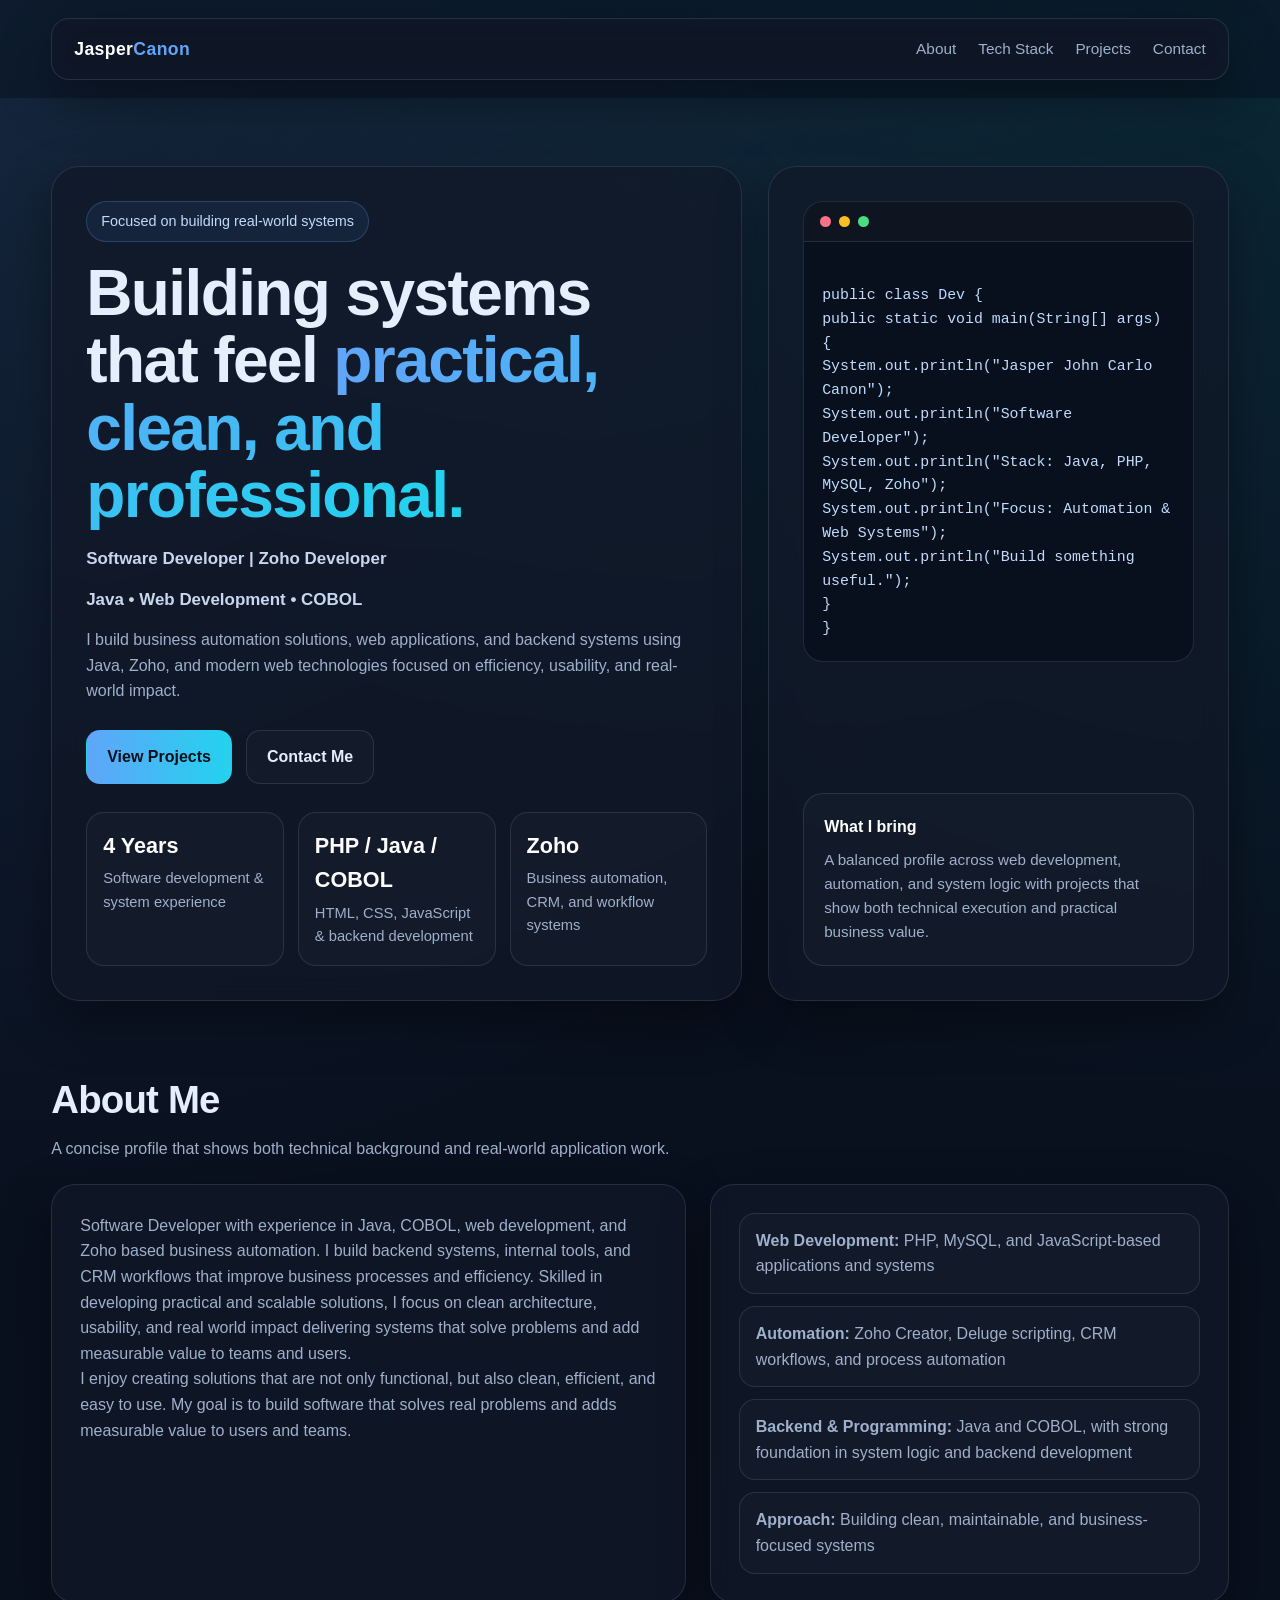
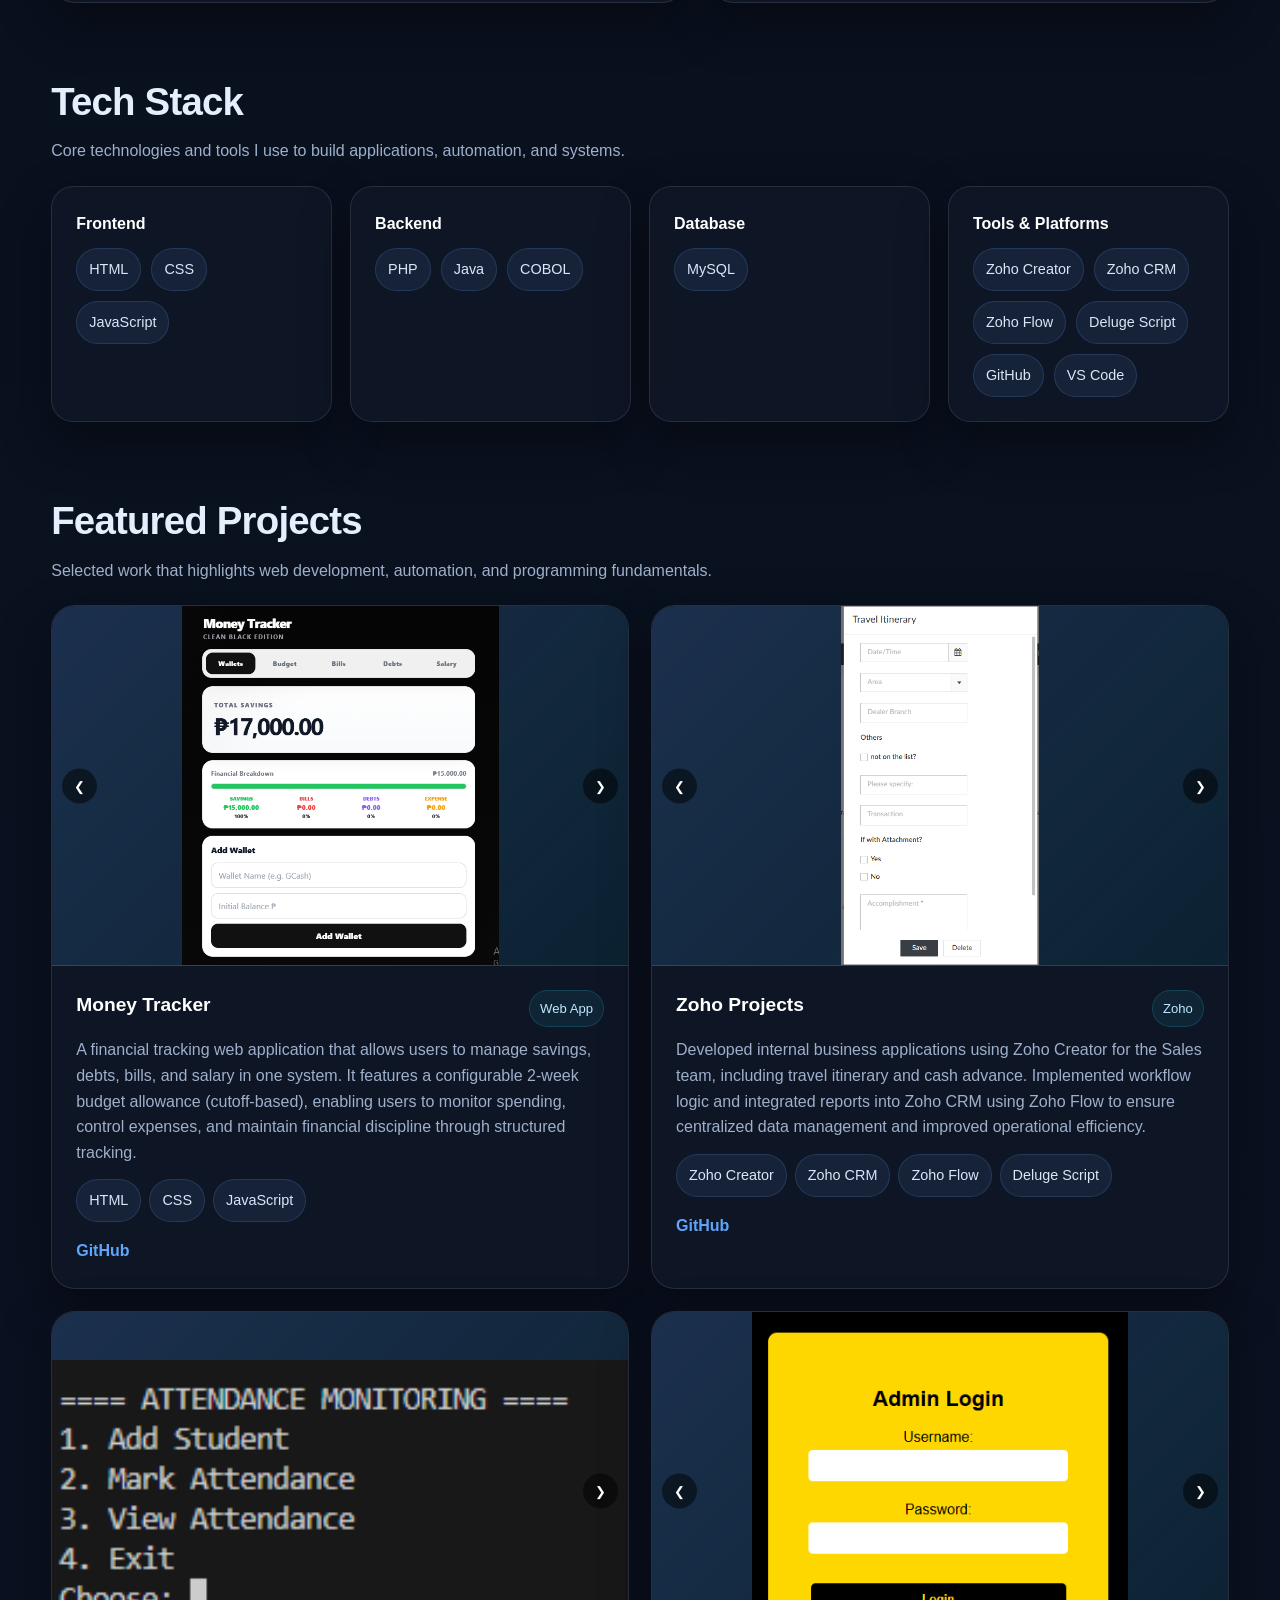
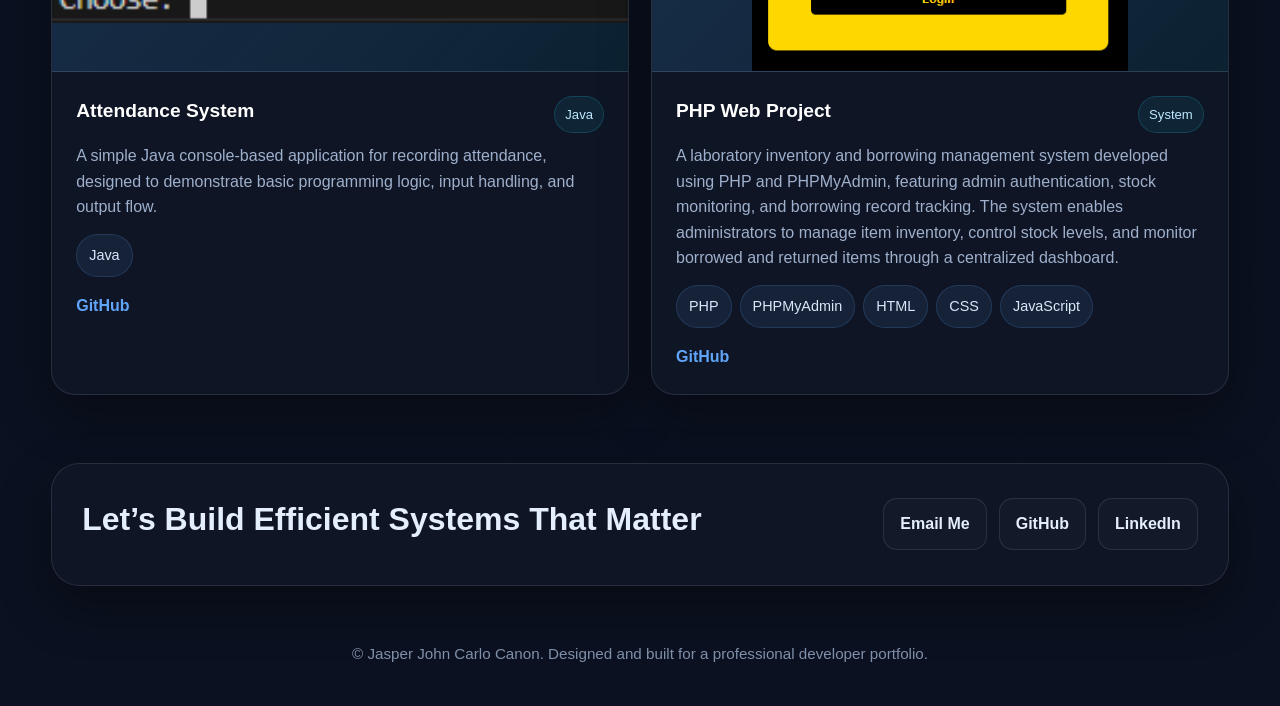
==== index.html @ 4fe3c3e0 "Update index.html" ====
<!DOCTYPE html>
<html lang="en">
<head>
  <meta charset="UTF-8" />
  <meta name="viewport" content="width=device-width, initial-scale=1.0" />
  <title>Jasper Canon | Software Developer</title>
  <style>
    :root {
      --bg: #0b1120;
      --bg-soft: #111827;
      --card: rgba(17, 24, 39, 0.72);
      --line: rgba(148, 163, 184, 0.18);
      --text: #e5eefc;
      --muted: #9fb0cc;
      --accent: #60a5fa;
      --accent-2: #22d3ee;
      --white: #ffffff;
      --shadow: 0 20px 50px rgba(0, 0, 0, 0.35);
      --radius: 22px;
      --max: 1180px;
    }

    * {
      margin: 0;
      padding: 0;
      box-sizing: border-box;
    }

    html {
      scroll-behavior: smooth;
    }

    body {
      font-family: Arial, Helvetica, sans-serif;
      background:
        radial-gradient(circle at top left, rgba(96, 165, 250, 0.15), transparent 30%),
        radial-gradient(circle at top right, rgba(34, 211, 238, 0.12), transparent 28%),
        linear-gradient(180deg, #08101d 0%, #0b1120 100%);
      color: var(--text);
      line-height: 1.6;
    }

    a {
      text-decoration: none;
      color: inherit;
    }

    img {
      max-width: 100%;
      display: block;
    }

    .container {
      width: min(92%, var(--max));
      margin: 0 auto;
    }

    .glass {
      background: var(--card);
      backdrop-filter: blur(14px);
      -webkit-backdrop-filter: blur(14px);
      border: 1px solid var(--line);
      box-shadow: var(--shadow);
    }

    /* NAV */
    .nav-wrap {
      position: sticky;
      top: 0;
      z-index: 1000;
      padding: 18px 0;
      background: rgba(8, 16, 29, 0.45);
      backdrop-filter: blur(10px);
      -webkit-backdrop-filter: blur(10px);
    }

    nav {
      border: 1px solid var(--line);
      border-radius: 18px;
      padding: 16px 22px;
      display: flex;
      align-items: center;
      justify-content: space-between;
    }

    .brand {
      font-size: 1.1rem;
      font-weight: 700;
      letter-spacing: 0.4px;
      color: var(--white);
    }

    .brand span {
      color: var(--accent);
    }

    .nav-links {
      display: flex;
      gap: 22px;
      flex-wrap: wrap;
    }

    .nav-links a {
      color: var(--muted);
      font-size: 0.96rem;
      transition: 0.25s ease;
    }

    .nav-links a:hover {
      color: var(--white);
    }

    /* HERO */
    .hero {
      padding: 68px 0 34px;
    }

    .hero-grid {
      display: grid;
      grid-template-columns: 1.2fr 0.8fr;
      gap: 26px;
      align-items: stretch;
    }

    .hero-main,
    .hero-side {
      border-radius: 28px;
      padding: 34px;
    }

    .eyebrow {
      display: inline-flex;
      align-items: center;
      gap: 10px;
      padding: 8px 14px;
      border-radius: 999px;
      border: 1px solid rgba(96, 165, 250, 0.25);
      background: rgba(96, 165, 250, 0.08);
      color: #bfdbfe;
      font-size: 0.9rem;
      margin-bottom: 18px;
    }

    .hero h1 {
      font-size: clamp(2.2rem, 5vw, 4.5rem);
      line-height: 1.05;
      margin-bottom: 16px;
      letter-spacing: -1.6px;
    }

    .hero h1 .grad {
      background: linear-gradient(90deg, var(--accent), var(--accent-2));
      -webkit-background-clip: text;
      -webkit-text-fill-color: transparent;
      background-clip: text;
    }

    .hero-role {
      font-size: 1.06rem;
      color: #c8d7ef;
      margin-bottom: 14px;
      font-weight: 700;
    }

    .hero-desc {
      color: var(--muted);
      max-width: 720px;
      font-size: 1rem;
      margin-bottom: 26px;
    }

    .hero-actions {
      display: flex;
      gap: 14px;
      flex-wrap: wrap;
      margin-bottom: 28px;
    }

    .btn {
      padding: 13px 20px;
      border-radius: 14px;
      font-weight: 700;
      transition: 0.25s ease;
      border: 1px solid transparent;
      display: inline-flex;
      align-items: center;
      gap: 10px;
    }

    .btn-primary {
      background: linear-gradient(90deg, var(--accent), var(--accent-2));
      color: #07111d;
    }

    .btn-primary:hover {
      transform: translateY(-2px);
      opacity: 0.96;
    }

    .btn-secondary {
      border-color: var(--line);
      color: var(--text);
      background: rgba(255,255,255,0.02);
    }

    .btn-secondary:hover {
      border-color: rgba(96, 165, 250, 0.45);
      color: var(--white);
      transform: translateY(-2px);
    }

    .hero-metrics {
      display: grid;
      grid-template-columns: repeat(3, 1fr);
      gap: 14px;
    }

    .metric {
      padding: 16px;
      border-radius: 18px;
      border: 1px solid var(--line);
      background: rgba(255,255,255,0.02);
    }

    .metric h3 {
      font-size: 1.35rem;
      margin-bottom: 4px;
      color: var(--white);
    }

    .metric p {
      color: var(--muted);
      font-size: 0.92rem;
    }

    .hero-side {
      display: flex;
      flex-direction: column;
      justify-content: space-between;
      gap: 18px;
    }

    .code-box {
      border-radius: 20px;
      border: 1px solid var(--line);
      overflow: hidden;
      background: #09101d;
    }

    .code-top {
      display: flex;
      gap: 8px;
      padding: 14px 16px;
      border-bottom: 1px solid var(--line);
      background: rgba(255,255,255,0.02);
    }

    .dot {
      width: 11px;
      height: 11px;
      border-radius: 50%;
      background: #334155;
    }

    .dot:nth-child(1) { background: #fb7185; }
    .dot:nth-child(2) { background: #fbbf24; }
    .dot:nth-child(3) { background: #4ade80; }

    .code-content {
      padding: 18px 18px 20px;
      font-family: Consolas, monospace;
      font-size: 0.93rem;
      color: #bfdbfe;
      min-height: 230px;
      white-space: pre-line;
    }

    .mini-card {
      border: 1px solid var(--line);
      border-radius: 20px;
      padding: 20px;
      background: rgba(255,255,255,0.02);
    }

    .mini-card h3 {
      margin-bottom: 8px;
      color: var(--white);
      font-size: 1rem;
    }

    .mini-card p {
      color: var(--muted);
      font-size: 0.95rem;
    }

    /* SECTIONS */
    section.section {
      padding: 34px 0;
    }

    .section-head {
      display: flex;
      align-items: end;
      justify-content: space-between;
      gap: 20px;
      margin-bottom: 22px;
    }

    .section-title {
      font-size: clamp(1.6rem, 3vw, 2.4rem);
      letter-spacing: -0.8px;
      margin-bottom: 6px;
    }

    .section-sub {
      color: var(--muted);
      max-width: 700px;
    }

    /* ABOUT */
    .about-grid {
      display: grid;
      grid-template-columns: 1.1fr 0.9fr;
      gap: 24px;
    }

    .about-card,
    .focus-card {
      padding: 28px;
      border-radius: 24px;
    }

    .about-card p,
    .focus-card li {
      color: var(--muted);
    }

    .focus-card ul {
      list-style: none;
      display: grid;
      gap: 12px;
    }

    .focus-card li {
      padding: 14px 16px;
      border-radius: 16px;
      border: 1px solid var(--line);
      background: rgba(255,255,255,0.02);
    }

    /* STACK */
    .stack-grid {
      display: grid;
      grid-template-columns: repeat(4, 1fr);
      gap: 18px;
    }

    .stack-card {
      padding: 24px;
      border-radius: 22px;
    }

    .stack-card h3 {
      margin-bottom: 12px;
      color: var(--white);
      font-size: 1rem;
    }

    .stack-list {
      display: flex;
      flex-wrap: wrap;
      gap: 10px;
    }

    .tag {
      padding: 9px 12px;
      border-radius: 999px;
      font-size: 0.9rem;
      color: #d9e7fb;
      background: rgba(96, 165, 250, 0.09);
      border: 1px solid rgba(96, 165, 250, 0.18);
    }

    /* PROJECTS */
    .projects-grid {
      display: grid;
      grid-template-columns: repeat(2, 1fr);
      gap: 22px;
    }

    .project-card {
      border-radius: 24px;
      overflow: hidden;
      transition: 0.28s ease;
    }

    .project-card:hover {
      transform: translateY(-6px);
    }

    .project-image {
      height: 240px;
      background:
        linear-gradient(135deg, rgba(96, 165, 250, 0.2), rgba(34, 211, 238, 0.08)),
        #0a1322;
      border-bottom: 1px solid var(--line);
      display: flex;
      align-items: center;
      justify-content: center;
      color: #7dd3fc;
      font-size: 1rem;
      letter-spacing: 0.3px;
      font-weight: 700;
    }

    .project-image img {
      width: 100%;
      height: 100%;
      object-fit: cover;
    }

    .project-body {
      padding: 24px;
    }

    .project-top {
      display: flex;
      justify-content: space-between;
      align-items: start;
      gap: 16px;
      margin-bottom: 10px;
    }

    .project-top h3 {
      font-size: 1.2rem;
      color: var(--white);
    }

    .project-type {
      font-size: 0.82rem;
      color: #bfe9ff;
      padding: 7px 10px;
      border-radius: 999px;
      background: rgba(34, 211, 238, 0.08);
      border: 1px solid rgba(34, 211, 238, 0.18);
      white-space: nowrap;
    }

    .project-body p {
      color: var(--muted);
      margin-bottom: 14px;
    }

    .project-tech {
      display: flex;
      flex-wrap: wrap;
      gap: 8px;
      margin-bottom: 16px;
    }

    .project-links {
      display: flex;
      gap: 14px;
      flex-wrap: wrap;
    }

    .project-links a {
      color: var(--accent);
      font-weight: 700;
    }

    .project-links a:hover {
      color: var(--white);
    }

    /* CONTACT */
    .contact-card {
      border-radius: 28px;
      padding: 30px;
      display: grid;
      grid-template-columns: 1fr auto;
      gap: 24px;
      align-items: center;
    }

    .contact-text h2 {
      font-size: 2rem;
      margin-bottom: 10px;
    }

    .contact-text p {
      color: var(--muted);
      max-width: 650px;
    }

    .contact-links {
      display: flex;
      flex-wrap: wrap;
      gap: 12px;
      justify-content: flex-end;
    }

    .contact-pill {
      padding: 12px 16px;
      border: 1px solid var(--line);
      border-radius: 14px;
      color: var(--text);
      background: rgba(255,255,255,0.02);
      font-weight: 700;
    }

    .contact-pill:hover {
      border-color: rgba(96, 165, 250, 0.42);
      color: var(--white);
    }

    footer {
      padding: 22px 0 40px;
      color: #8091ab;
      text-align: center;
      font-size: 0.95rem;
    }

    /* Responsive */
    @media (max-width: 1024px) {
      .hero-grid,
      .about-grid,
      .stack-grid,
      .projects-grid,
      .contact-card {
        grid-template-columns: 1fr;
      }

      .hero-metrics {
        grid-template-columns: 1fr;
      }

      .contact-links {
        justify-content: flex-start;
      }
    }

    @media (max-width: 720px) {
      .nav-links {
        display: none;
      }

      .hero-main,
      .hero-side,
      .about-card,
      .focus-card,
      .stack-card,
      .project-body,
      .contact-card {
        padding: 22px;
      }

      .hero {
        padding-top: 34px;
      }

      .project-top {
        flex-direction: column;
        align-items: flex-start;
      }
    }

    .project-image-slider {
  position: relative;
  width: 100%;
  height: 360px;
  overflow: hidden;
  background:
    linear-gradient(135deg, rgba(96, 165, 250, 0.2), rgba(34, 211, 238, 0.08)),
    #0a1322;
  border-bottom: 1px solid var(--line);
  display: flex;
  align-items: center;
  justify-content: center;
}

.project-image-slider img {
  position: absolute;
  width: 100%;
  height: 100%;
  object-fit: contain;
  display: none;
}

.project-image-slider img.active {
  display: block;
}

.slider-btn {
  position: absolute;
  top: 50%;
  transform: translateY(-50%);
  background: rgba(0,0,0,0.5);
  border: none;
  color: white;
  width: 35px;
  height: 35px;
  border-radius: 50%;
  cursor: pointer;
}

.slider-btn.prev { left: 10px; }
.slider-btn.next { right: 10px; }
  </style>
</head>
<body>

  <div class="nav-wrap">
    <div class="container">
      <nav class="glass">
        <div class="brand">Jasper<span>Canon</span></div>
        <div class="nav-links">
          <a href="#about">About</a>
          <a href="#stack">Tech Stack</a>
          <a href="#projects">Projects</a>
          <a href="#contact">Contact</a>
        </div>
      </nav>
    </div>
  </div>

  <header class="hero">
    <div class="container hero-grid">
      <div class="hero-main glass">
        <div class="eyebrow">Focused on building real-world systems</div>
        <h1>Building systems that feel <span class="grad">practical, clean, and professional.</span></h1>
        <p class="hero-role">Software Developer | Zoho Developer</p>
        <p class="hero-role">Java • Web Development • COBOL</p>
        <p class="hero-desc">
        I build business automation solutions, web applications, and backend systems using Java, Zoho, and modern web technologies focused on efficiency, usability, and real-world impact.
        </p>

        <div class="hero-actions">
          <a href="#projects" class="btn btn-primary">View Projects</a>
          <a href="#contact" class="btn btn-secondary">Contact Me</a>
        </div>

        <div class="hero-metrics">
          <div class="metric">
            <h3>4 Years</h3>
            <p>Software development & system experience</p>
          </div>
          <div class="metric">
            <h3>PHP / Java / COBOL</h3>
            <p>HTML, CSS, JavaScript & backend development</p>
          </div>
          <div class="metric">
            <h3>Zoho</h3>
            <p>Business automation, CRM, and workflow systems</p>
          </div>
        </div>
      </div>

      <div class="hero-side glass">
        <div class="code-box">
          <div class="code-top">
            <span class="dot"></span>
            <span class="dot"></span>
            <span class="dot"></span>
          </div>
          <div class="code-content">
public class Dev {
    public static void main(String[] args) {
        System.out.println("Jasper John Carlo Canon");
        System.out.println("Software Developer");
        System.out.println("Stack: Java, PHP, MySQL, Zoho");
        System.out.println("Focus: Automation & Web Systems");
        System.out.println("Build something useful.");
    }
}
          </div>
        </div>

        <div class="mini-card">
          <h3>What I bring</h3>
          <p>
            A balanced profile across web development, automation, and system logic with projects that show both technical execution and practical business value.
          </p>
        </div>
      </div>
    </div>
  </header>

  <section id="about" class="section">
    <div class="container">
      <div class="section-head">
        <div>
          <h2 class="section-title">About Me</h2>
          <p class="section-sub">A concise profile that shows both technical background and real-world application work.</p>
        </div>
      </div>

      <div class="about-grid">
        <div class="about-card glass">
          <p>
            Software Developer with experience in Java, COBOL, web development, and Zoho based business automation. I build backend systems, internal tools, and CRM workflows that improve business processes and efficiency.
            Skilled in developing practical and scalable solutions, I focus on clean architecture, usability, and real world impact delivering systems that solve problems and add measurable value to teams and users.
          <br>
          <p>
            I enjoy creating solutions that are not only functional, but also clean, efficient, and easy to use. My goal is to build software that solves real problems and adds measurable value to users and teams.
          </p>
        </div>

        <div class="focus-card glass">
          <ul>
            <li><strong>Web Development:</strong> PHP, MySQL, and JavaScript-based applications and systems</li>
            <li><strong>Automation:</strong> Zoho Creator, Deluge scripting, CRM workflows, and process automation</li>
            <li><strong>Backend & Programming:</strong> Java and COBOL, with strong foundation in system logic and backend development</li>
            <li><strong>Approach:</strong> Building clean, maintainable, and business-focused systems</li>
          </ul>
        </div>
      </div>
    </div>
  </section>

  <section id="stack" class="section">
    <div class="container">
      <div class="section-head">
        <div>
          <h2 class="section-title">Tech Stack</h2>
          <p class="section-sub">Core technologies and tools I use to build applications, automation, and systems.</p>
        </div>
      </div>

      <div class="stack-grid">
        <div class="stack-card glass">
          <h3>Frontend</h3>
          <div class="stack-list">
            <span class="tag">HTML</span>
            <span class="tag">CSS</span>
            <span class="tag">JavaScript</span>
          </div>
        </div>

        <div class="stack-card glass">
          <h3>Backend</h3>
          <div class="stack-list">
            <span class="tag">PHP</span>
            <span class="tag">Java</span>
            <span class="tag">COBOL</span>
          </div>
        </div>

        <div class="stack-card glass">
          <h3>Database</h3>
          <div class="stack-list">
            <span class="tag">MySQL</span>
          </div>
        </div>

        <div class="stack-card glass">
          <h3>Tools & Platforms</h3>
          <div class="stack-list">
            <span class="tag">Zoho Creator</span>
            <span class="tag">Zoho CRM</span>
            <span class="tag">Zoho Flow</span>
            <span class="tag">Deluge Script</span>
            <span class="tag">GitHub</span>
            <span class="tag">VS Code</span>
          </div>
        </div>
      </div>
    </div>
  </section>

  <section id="projects" class="section">
    <div class="container">
      <div class="section-head">
        <div>
          <h2 class="section-title">Featured Projects</h2>
          <p class="section-sub">Selected work that highlights web development, automation, and programming fundamentals.</p>
        </div>
      </div>

      <div class="projects-grid">
        <article class="project-card glass">
          <div class="project-image-slider">
  <button class="slider-btn prev" onclick="changeSlide('mt', -1)">❮</button>

  <img src="money-tracker-1.PNG" class="mt active">
  <img src="money-tracker-2.PNG" class="mt">
  <img src="money-tracker-3.PNG" class="mt">
  <img src="money-tracker-4.PNG" class="mt">
  <img src="money-tracker-5.PNG" class="mt">

  <button class="slider-btn next" onclick="changeSlide('mt', 1)">❯</button>
</div>
          <div class="project-body">
            <div class="project-top">
              <h3>Money Tracker</h3>
              <span class="project-type">Web App</span>
            </div>
            <p>
              A financial tracking web application that allows users to manage savings, debts, bills, and salary in one system. It features a configurable 2-week budget allowance (cutoff-based), enabling users to monitor spending, control expenses, and maintain financial discipline through structured tracking.
            </p>
            <div class="project-tech">
              <span class="tag">HTML</span>
              <span class="tag">CSS</span>
              <span class="tag">JavaScript</span>
            </div>
            <div class="project-links">
              <a href="https://jaspercanon11.github.io/Money_Tracker/" target="_blank">GitHub</a>
            </div>
          </div>
        </article>

        <article class="project-card glass">
            <div class="project-image-slider">
  <button class="slider-btn prev" onclick="changeSlide('zoho', -1)">❮</button>

  <img src="zoho-1.PNG" class="zoho active">
  <img src="zoho-2.PNG" class="zoho">
  <img src="zoho-3.PNG" class="zoho">
  <img src="zoho-4.PNG" class="zoho">
  <img src="zoho-5.PNG" class="zoho">
  <img src="zoho-6.PNG" class="zoho">
  <img src="zoho-7.PNG" class="zoho">

  <button class="slider-btn next" onclick="changeSlide('zoho', 1)">❯</button>
</div>
          <div class="project-body">
            <div class="project-top">
              <h3>Zoho Projects</h3>
              <span class="project-type">Zoho</span>
            </div>
            <p>
            Developed internal business applications using Zoho Creator for the Sales team, including travel itinerary and cash advance. Implemented workflow logic and integrated reports into Zoho CRM using Zoho Flow to ensure centralized data management and improved operational efficiency.
            </p>
            <div class="project-tech">
              <span class="tag">Zoho Creator</span>
              <span class="tag">Zoho CRM</span>
              <span class="tag">Zoho Flow</span>
              <span class="tag">Deluge Script</span>
            </div>
            <div class="project-links">
              <a href="https://jaspercanon11.github.io/Zoho-Project/" target="_blank">GitHub</a>
            </div>
          </div>
        </article>

        <article class="project-card glass">
            <div class="project-image-slider">
  <button class="slider-btn prev" onclick="changeSlide('java', -1)">❮</button>

  <img src="java-1.PNG" class="java active">
  <img src="java-2.PNG" class="java">
  <img src="java-3.PNG" class="java">
  <img src="java-4.PNG" class="java">
  <img src="java-5.PNG" class="java">

  <button class="slider-btn next" onclick="changeSlide('java', 1)">❯</button>
</div>
          <div class="project-body">
            <div class="project-top">
              <h3>Attendance System</h3>
              <span class="project-type">Java</span>
            </div>
            <p>
              A simple Java console-based application for recording attendance, designed to demonstrate basic programming logic, input handling, and output flow.
            </p>
            <div class="project-tech">
              <span class="tag">Java</span>
            </div>
            <div class="project-links">
              <a href="https://jaspercanon11.github.io/Java/" target="_blank">GitHub</a>
            </div>
          </div>
        </article>

        <article class="project-card glass">
           <div class="project-image-slider">
  <button class="slider-btn prev" onclick="changeSlide('php', -1)">❮</button>

  <img src="php-1.PNG" class="php active">
  <img src="php-2.PNG" class="php">
  <img src="php-3.PNG" class="php">

  <button class="slider-btn next" onclick="changeSlide('php', 1)">❯</button>
</div>
         
          <div class="project-body">
            <div class="project-top">
              <h3>PHP Web Project</h3>
              <span class="project-type">System</span>
            </div>
            <p>
              A laboratory inventory and borrowing management system developed using PHP and PHPMyAdmin, featuring admin authentication, stock monitoring, and borrowing record tracking. The system enables administrators to manage item inventory, control stock levels, and monitor borrowed and returned items through a centralized dashboard.
            </p>
            <div class="project-tech">
              <span class="tag">PHP</span>
              <span class="tag">PHPMyAdmin</span>
              <span class="tag">HTML</span>
              <span class="tag">CSS</span>
              <span class="tag">JavaScript</span>
            </div>
            <div class="project-links">
              <a href="https://jaspercanon11.github.io/PHP-Borrowing_Item/" target="_blank">GitHub</a>
            </div>
          </div>
        </article>
      </div>
    </div>
  </section>

  <section id="contact" class="section">
    <div class="container">
      <div class="contact-card glass">
        <div class="contact-text">
          <h2>Let’s Build Efficient Systems That Matter</h2>
        </div>

        <div class="contact-links">
          <a class="contact-pill" 
   href="https://mail.google.com/mail/?view=cm&fs=1&to=jaspercanon11@gmail.com&su=Software%20Developer%20Opportunity" 
   target="_blank">
  Email Me
</a>
          <a class="contact-pill" href="https://github.com/JasperCanon11" target="_blank">GitHub</a>
          <a class="contact-pill" href="https://www.linkedin.com/in/jasper-john-carlo-briones-canon-b2625422a/" target="_blank">LinkedIn</a>
        </div>
      </div>
    </div>
  </section>

  <footer>
    © Jasper John Carlo Canon. Designed and built for a professional developer portfolio.
  </footer>

<script>
const sliders = {};

function changeSlide(name, dir) {
  const slides = document.querySelectorAll("." + name);

  if (!sliders[name]) sliders[name] = 0;

  slides[sliders[name]].classList.remove("active");

  sliders[name] += dir;

  if (sliders[name] >= slides.length) sliders[name] = 0;
  if (sliders[name] < 0) sliders[name] = slides.length - 1;

  slides[sliders[name]].classList.add("active");
}
</script>

</body>
</html>
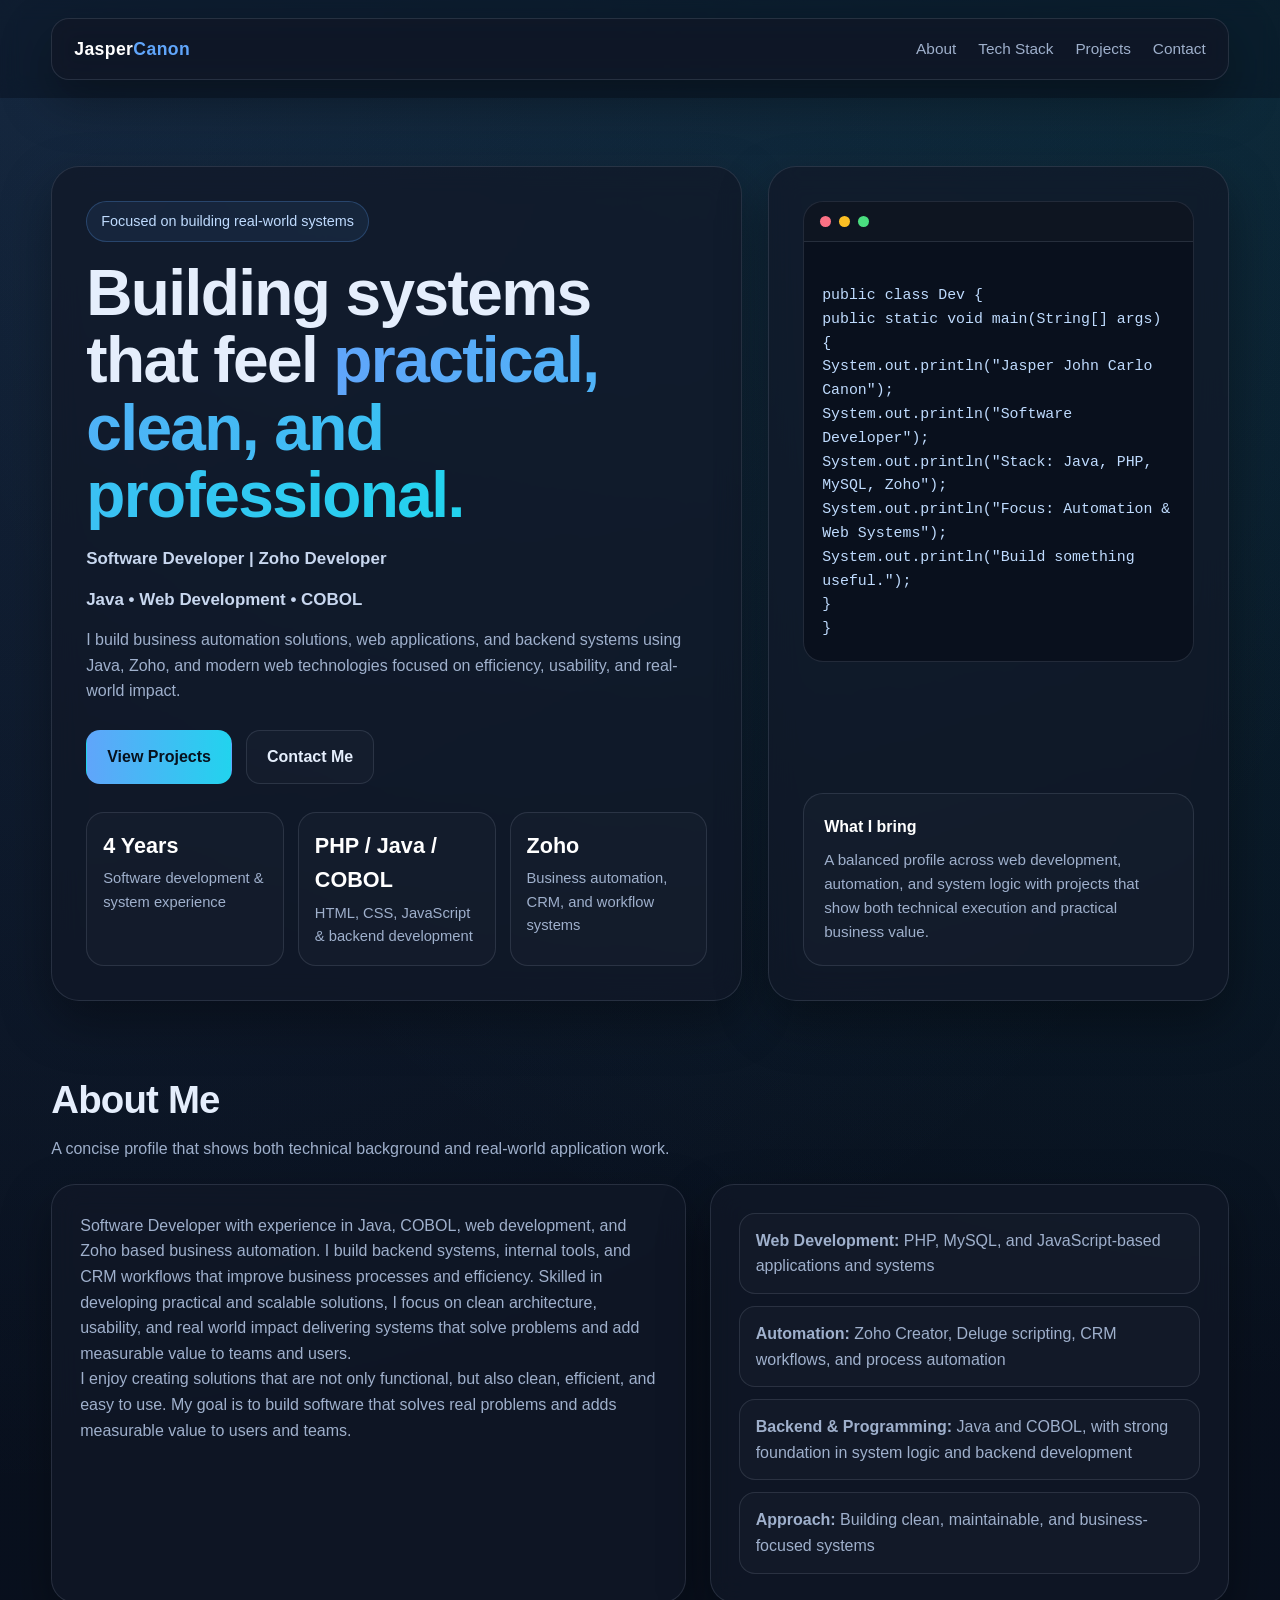
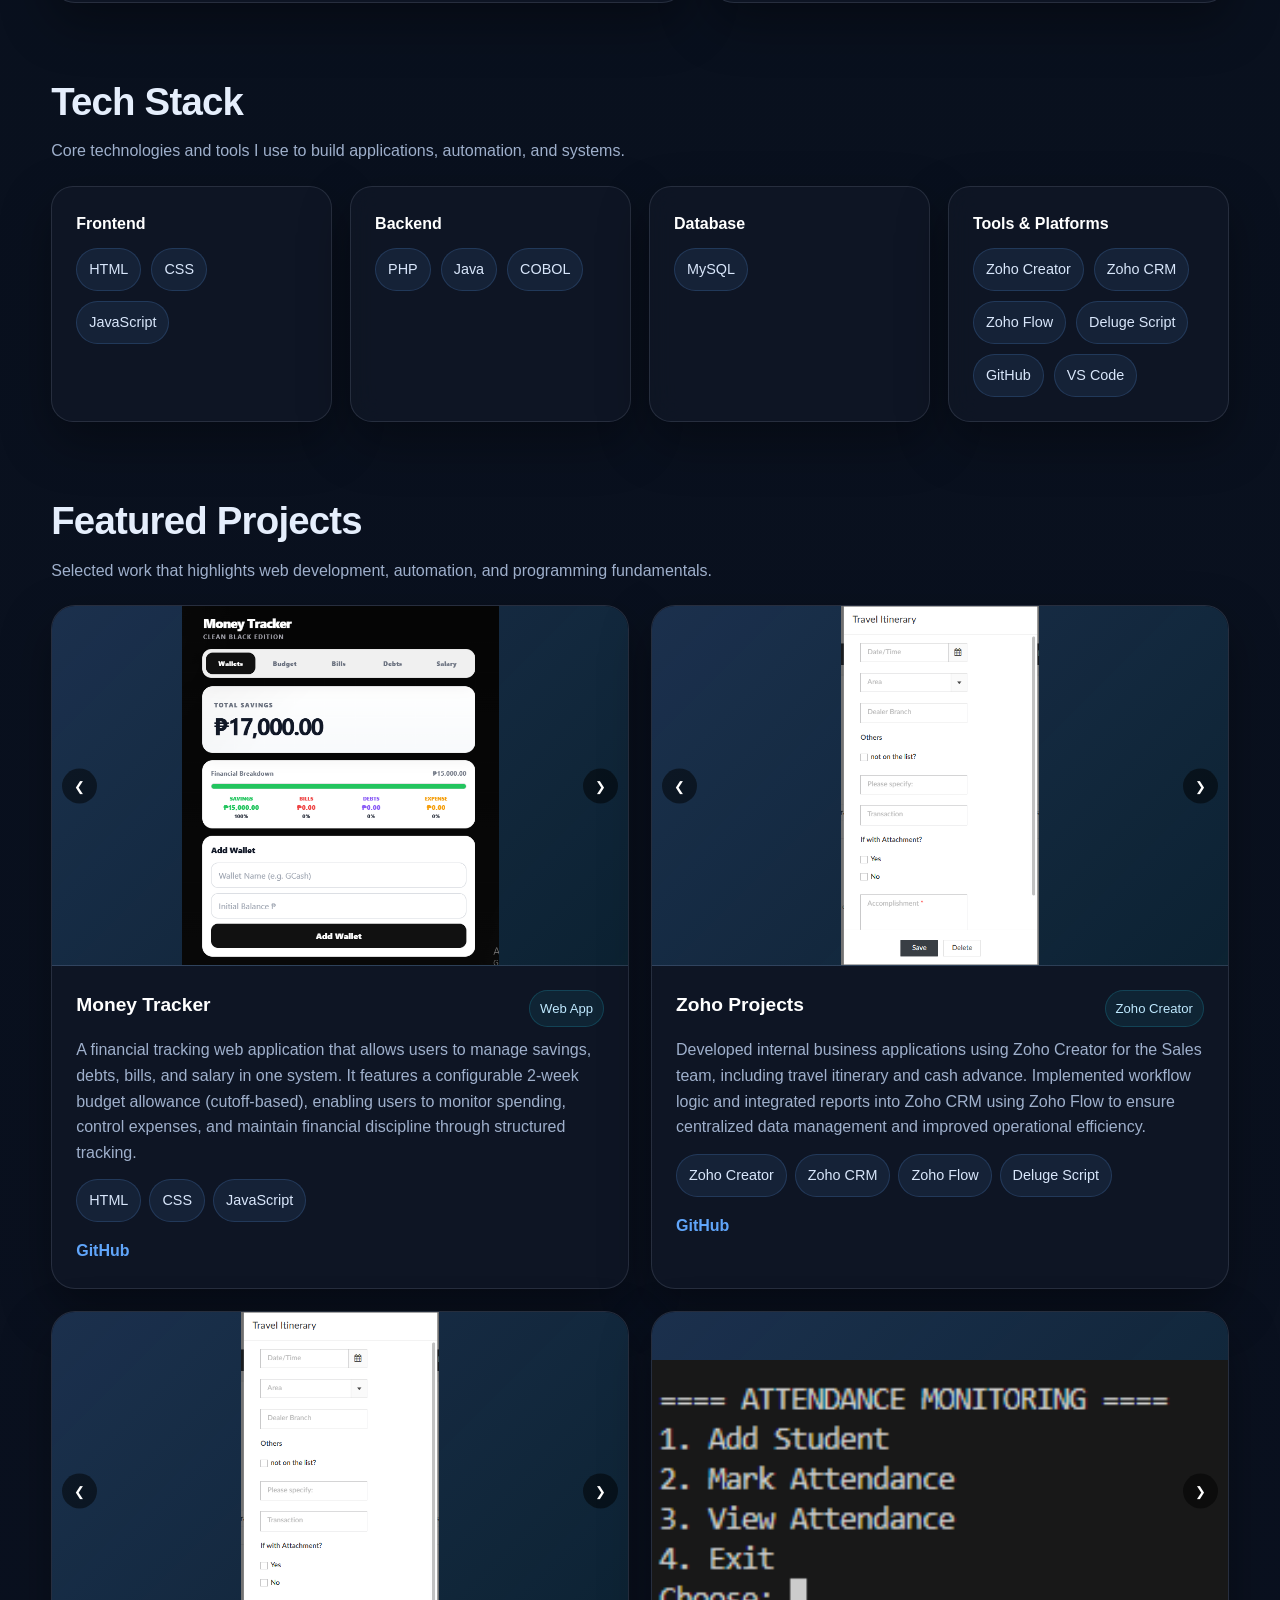
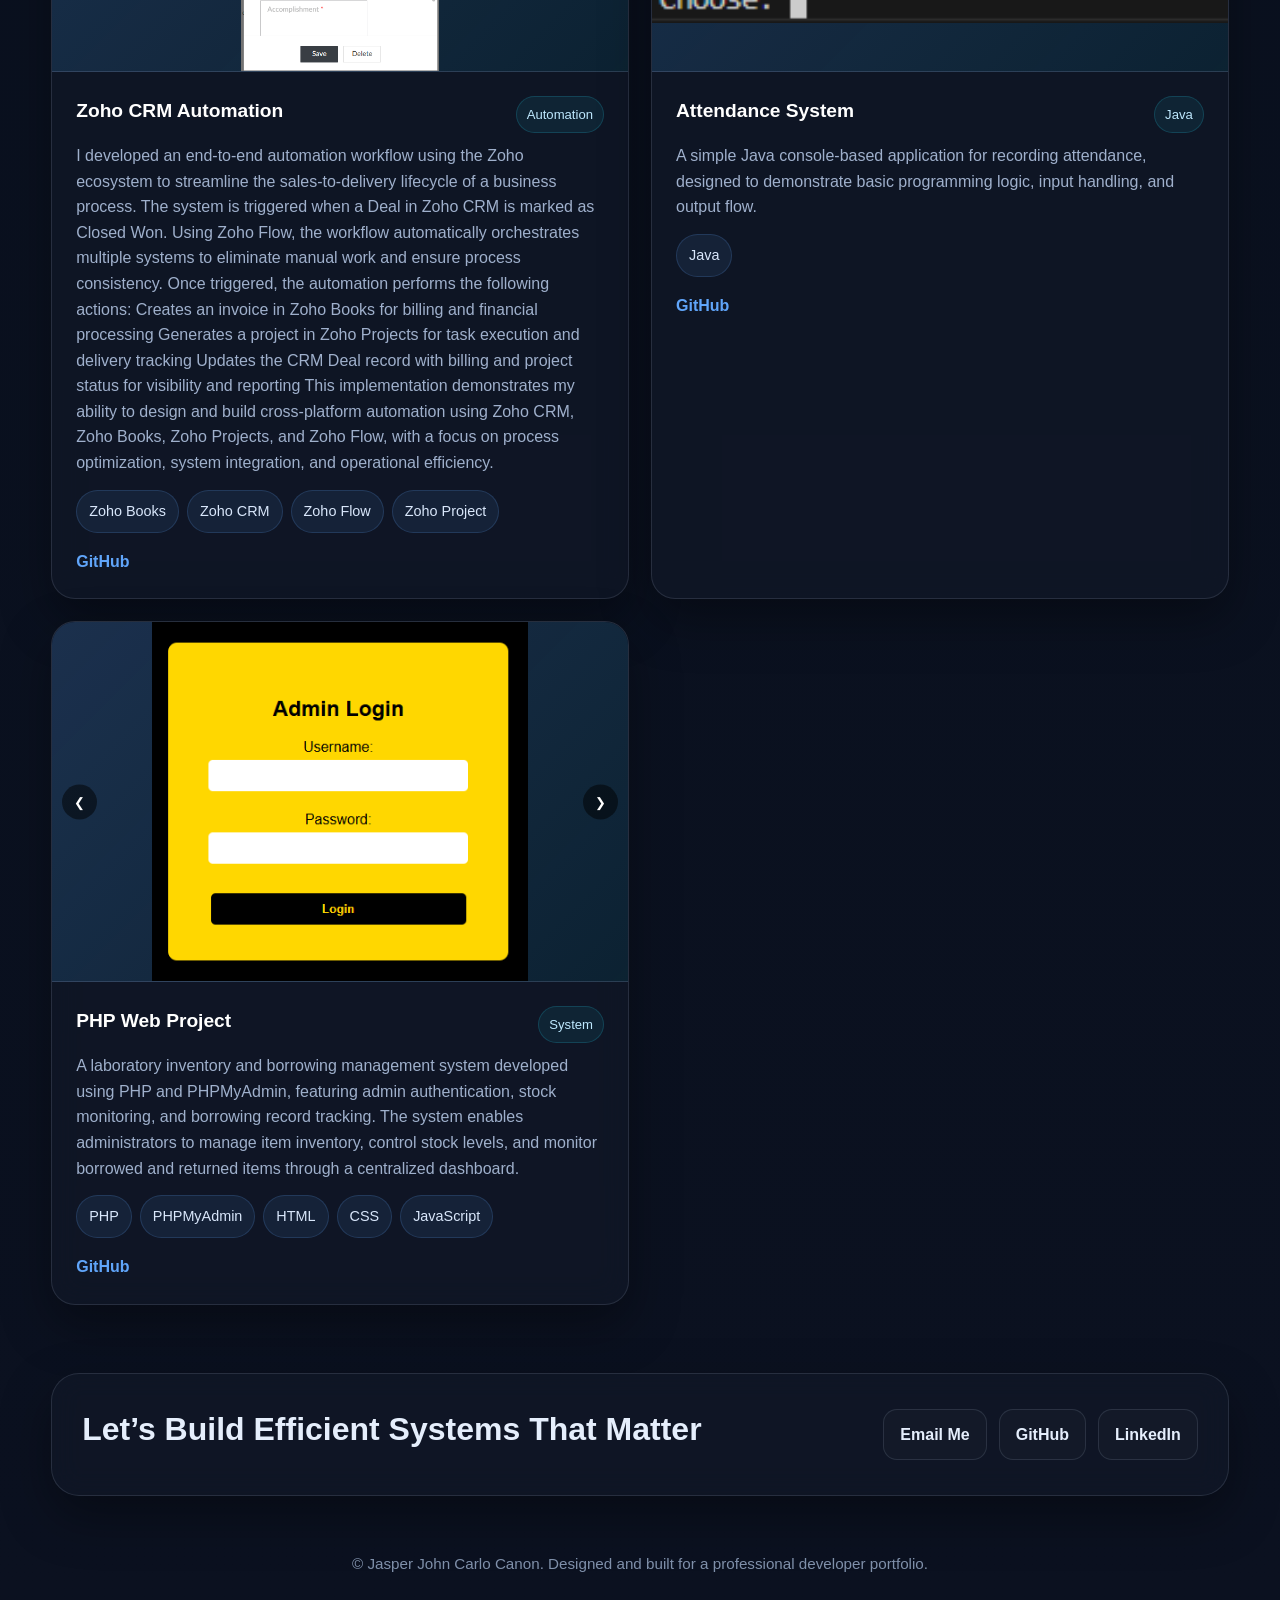
==== commit cd6ae2bb: "Update index.html" ====
--- a/index.html
+++ b/index.html
@@ -826,7 +826,7 @@
           <div class="project-body">
             <div class="project-top">
               <h3>Zoho Projects</h3>
-              <span class="project-type">Zoho</span>
+              <span class="project-type">Zoho Creator</span>
             </div>
             <p>
             Developed internal business applications using Zoho Creator for the Sales team, including travel itinerary and cash advance. Implemented workflow logic and integrated reports into Zoho CRM using Zoho Flow to ensure centralized data management and improved operational efficiency.
@@ -836,6 +836,50 @@
               <span class="tag">Zoho CRM</span>
               <span class="tag">Zoho Flow</span>
               <span class="tag">Deluge Script</span>
+            </div>
+            <div class="project-links">
+              <a href="https://jaspercanon11.github.io/Zoho-Project/" target="_blank">GitHub</a>
+            </div>
+          </div>
+        </article>
+
+         <article class="project-card glass">
+            <div class="project-image-slider">
+  <button class="slider-btn prev" onclick="changeSlide('crm', -1)">❮</button>
+
+  <img src="zoho-1.PNG" class="zoho active">
+  <img src="zoho-2.PNG" class="zoho">
+  <img src="zoho-3.PNG" class="zoho">
+  <img src="zoho-4.PNG" class="zoho">
+  <img src="zoho-5.PNG" class="zoho">
+  <img src="zoho-6.PNG" class="zoho">
+  <img src="zoho-7.PNG" class="zoho">
+
+  <button class="slider-btn next" onclick="changeSlide('crm', 1)">❯</button>
+</div>
+          <div class="project-body">
+            <div class="project-top">
+              <h3>Zoho CRM Automation</h3>
+              <span class="project-type">Automation</span>
+            </div>
+            <p>
+            I developed an end-to-end automation workflow using the Zoho ecosystem to streamline the sales-to-delivery lifecycle of a business process.
+
+The system is triggered when a Deal in Zoho CRM is marked as Closed Won. Using Zoho Flow, the workflow automatically orchestrates multiple systems to eliminate manual work and ensure process consistency.
+
+Once triggered, the automation performs the following actions:
+
+Creates an invoice in Zoho Books for billing and financial processing
+Generates a project in Zoho Projects for task execution and delivery tracking
+Updates the CRM Deal record with billing and project status for visibility and reporting
+
+This implementation demonstrates my ability to design and build cross-platform automation using Zoho CRM, Zoho Books, Zoho Projects, and Zoho Flow, with a focus on process optimization, system integration, and operational efficiency.
+            </p>
+            <div class="project-tech">
+              <span class="tag">Zoho Books</span>
+              <span class="tag">Zoho CRM</span>
+              <span class="tag">Zoho Flow</span>
+              <span class="tag">Zoho Project</span>
             </div>
             <div class="project-links">
               <a href="https://jaspercanon11.github.io/Zoho-Project/" target="_blank">GitHub</a>
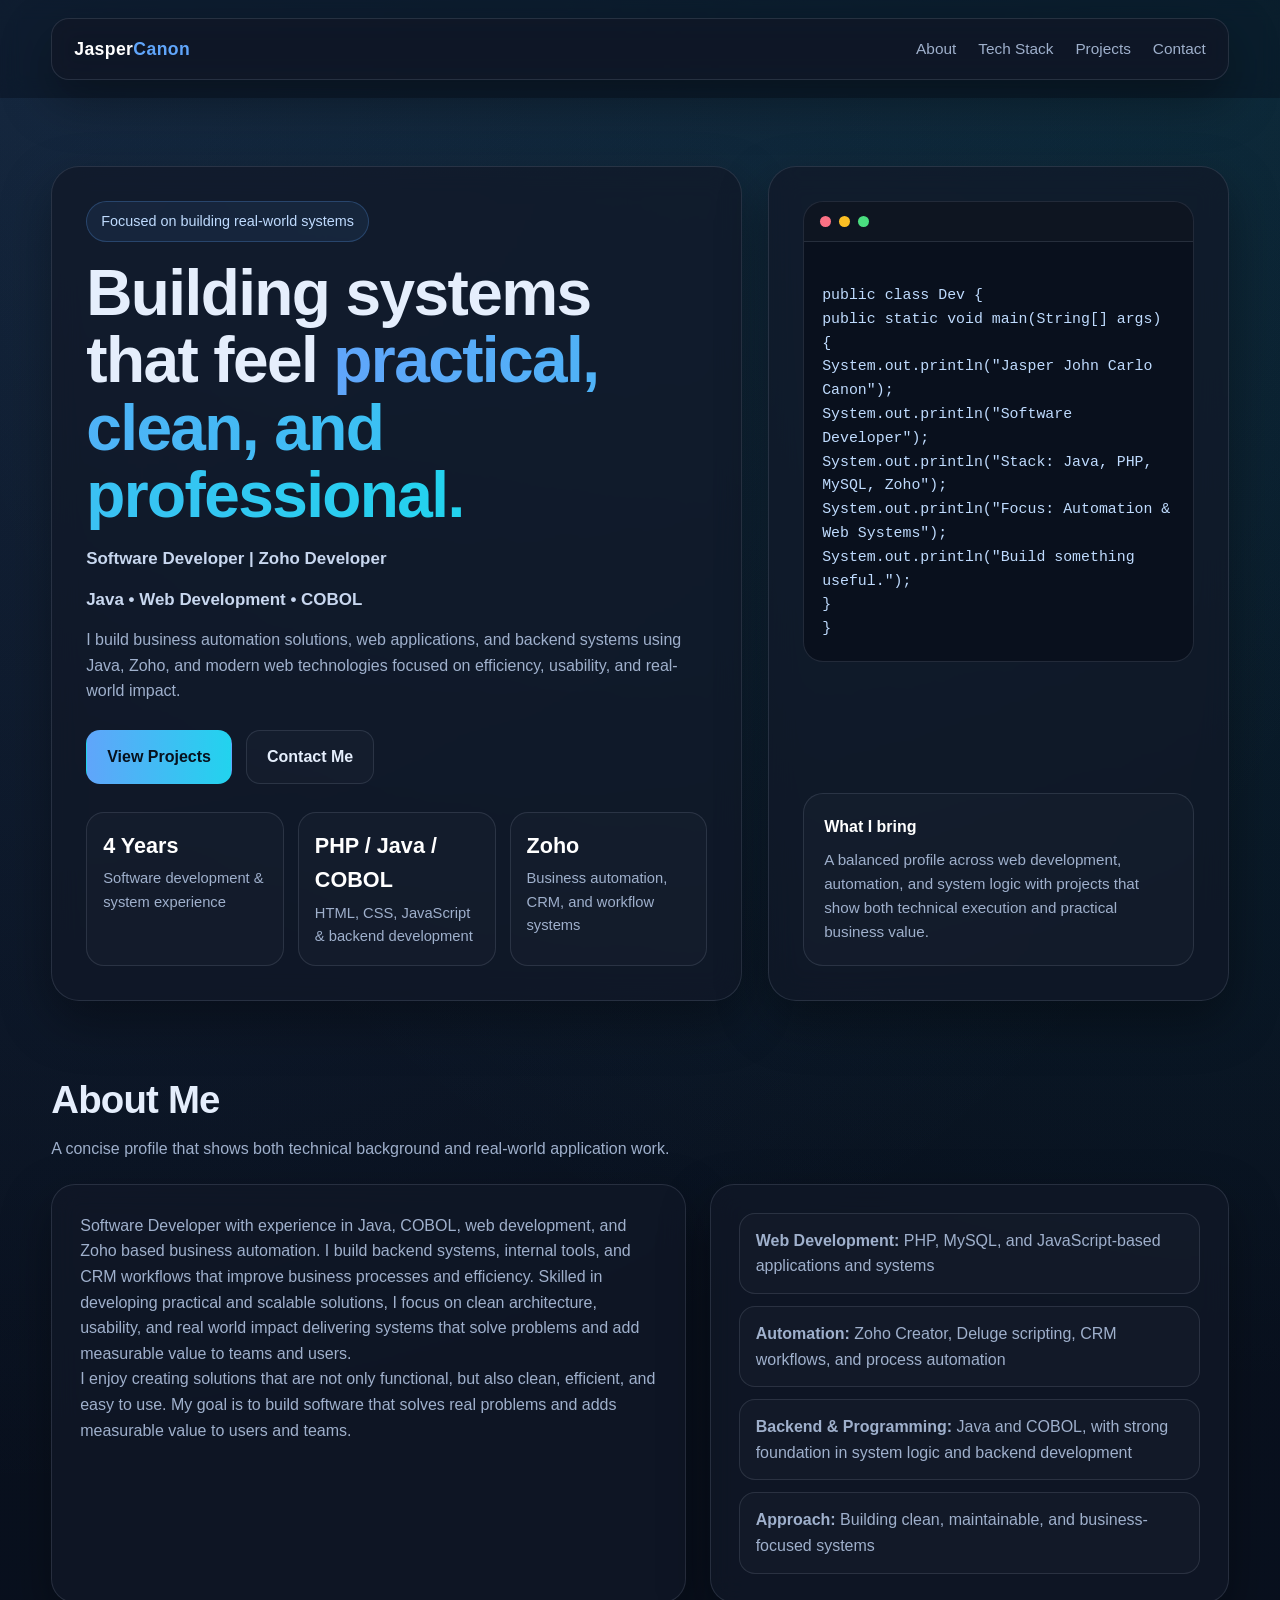
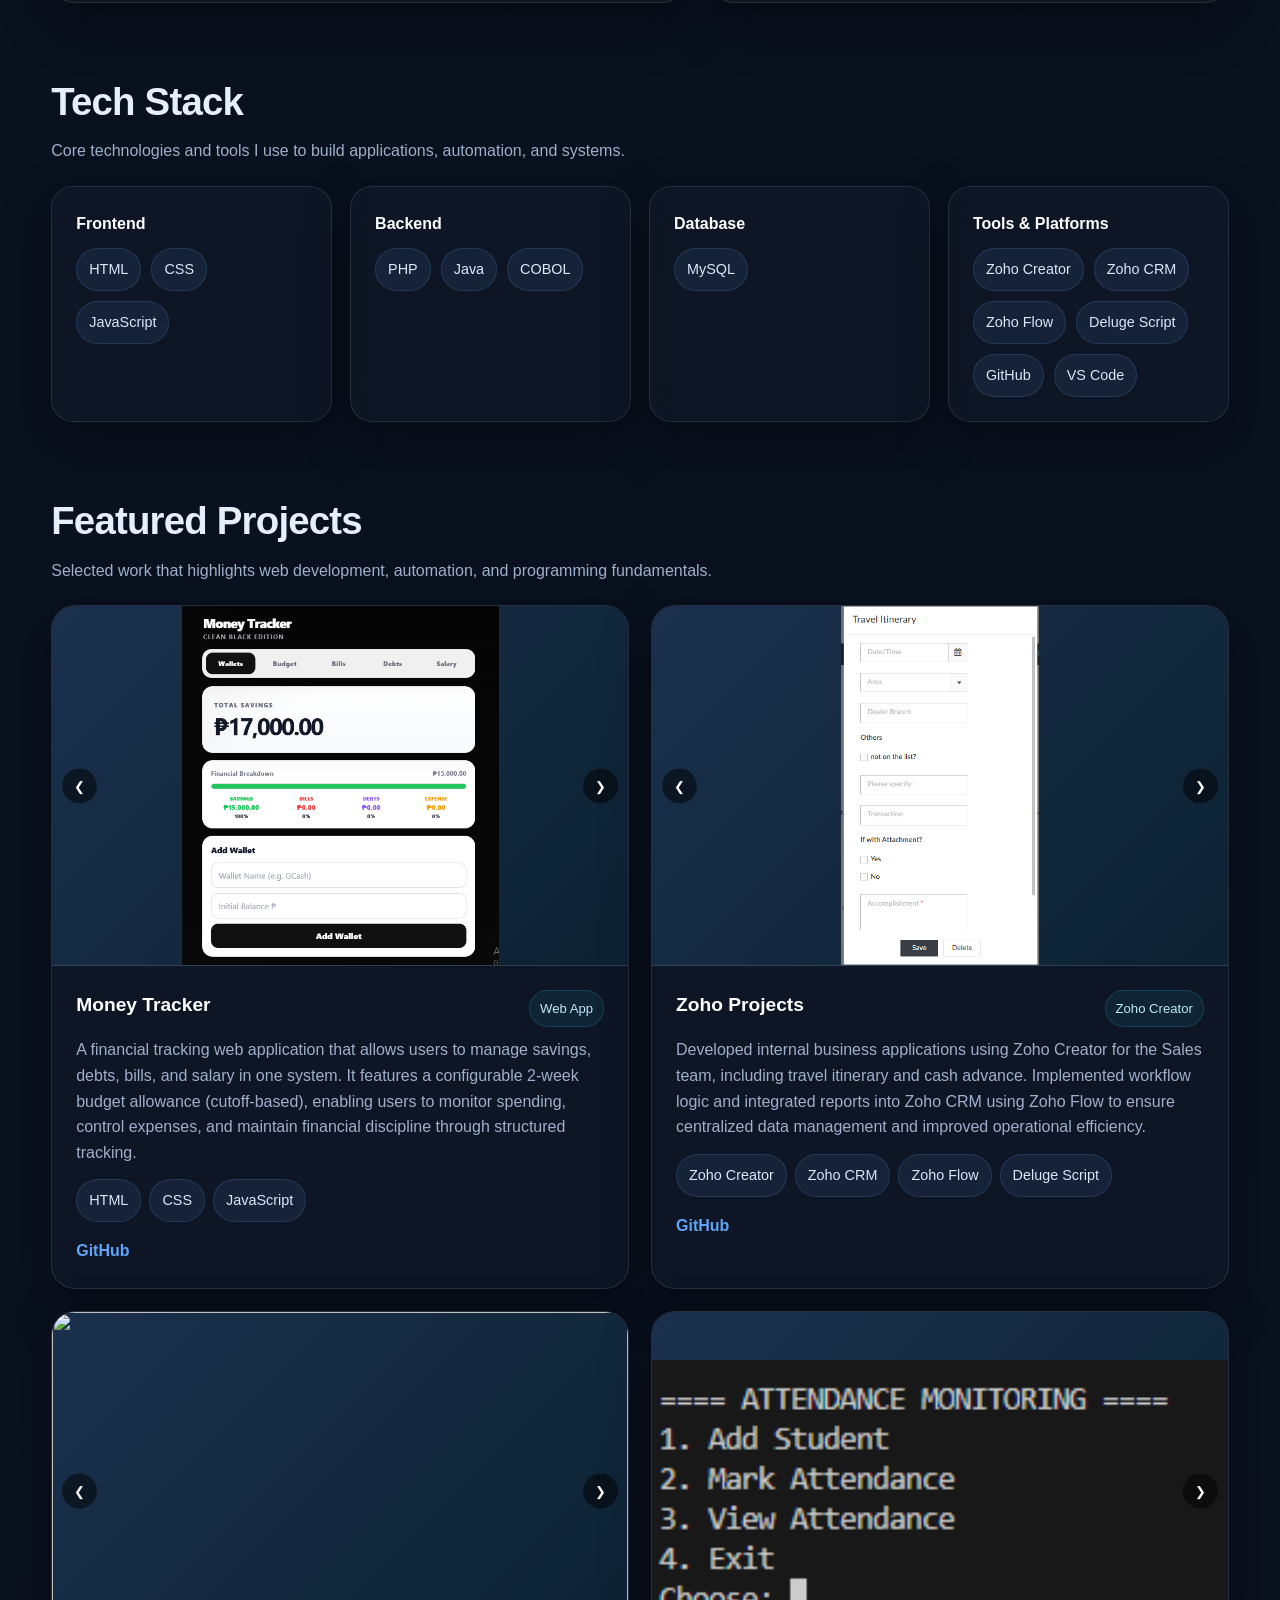
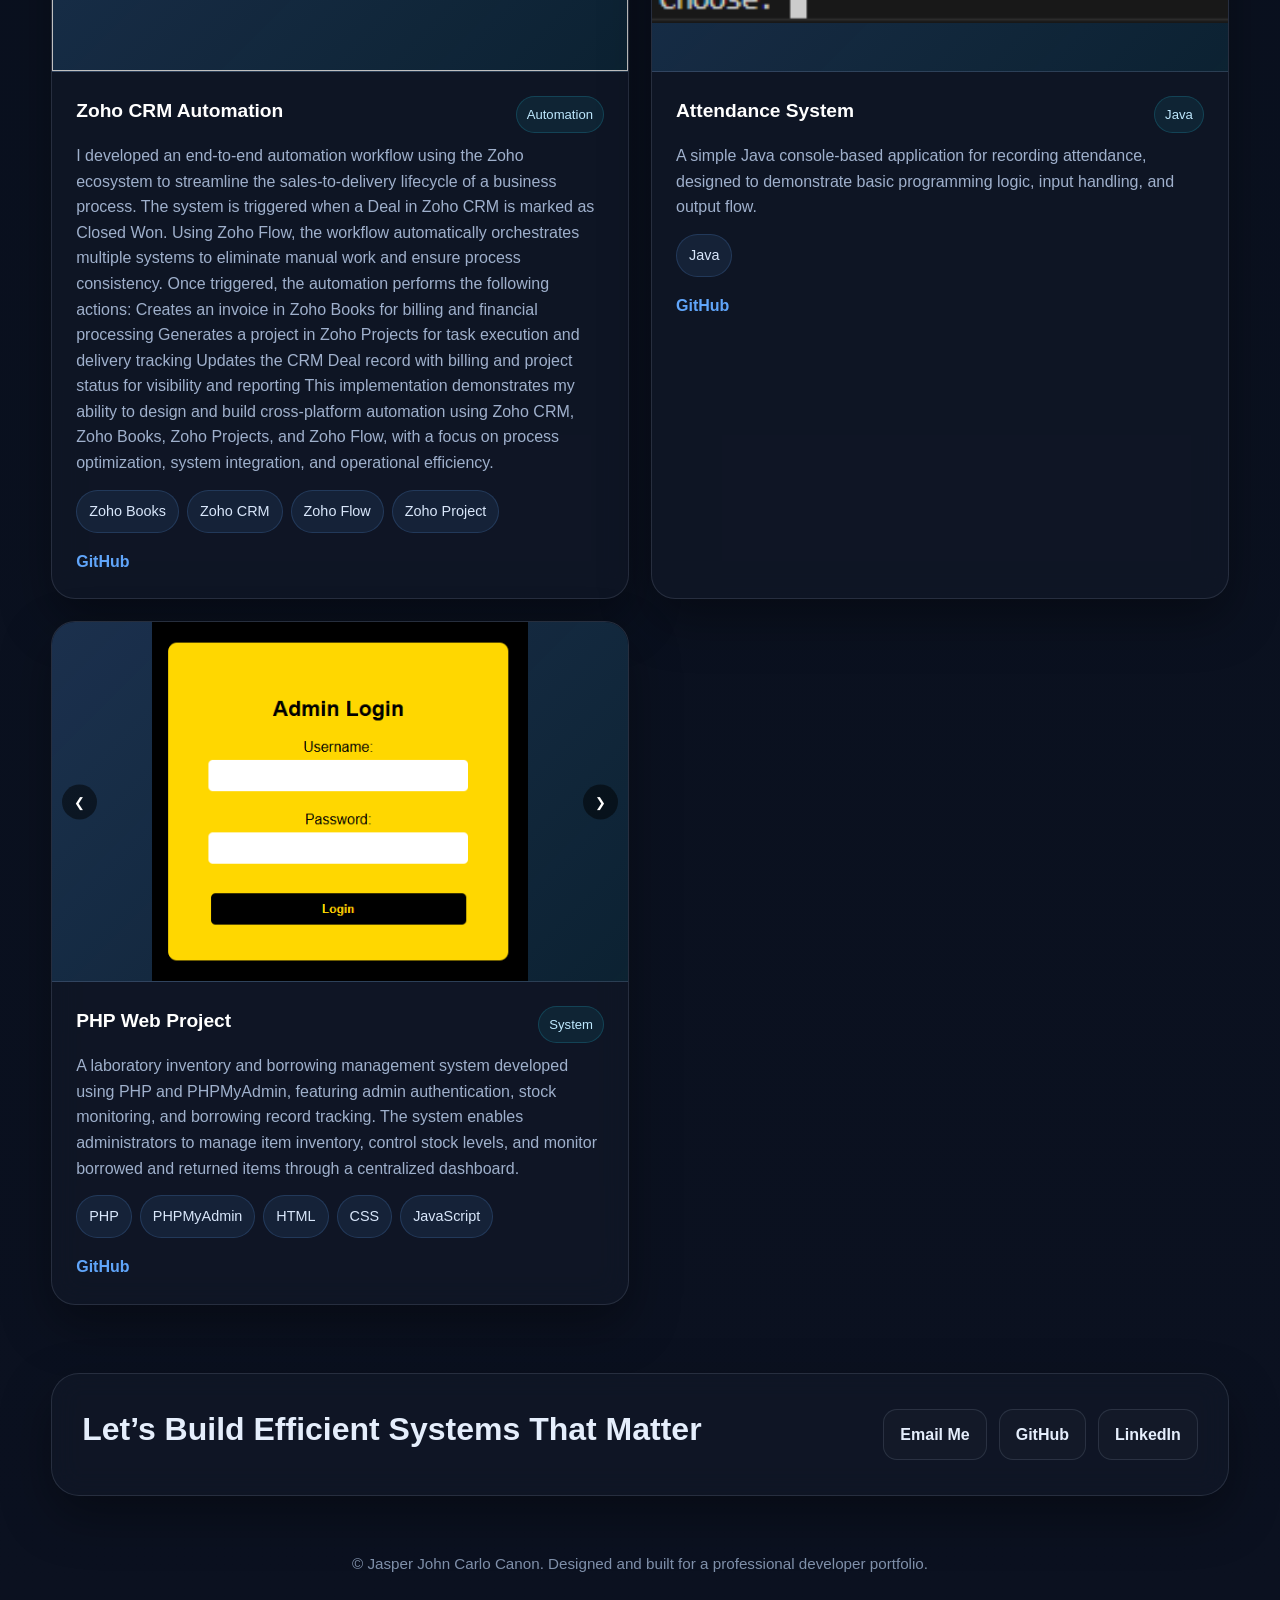
==== commit cf8d9479: "Update index.html" ====
--- a/index.html
+++ b/index.html
@@ -847,13 +847,11 @@
             <div class="project-image-slider">
   <button class="slider-btn prev" onclick="changeSlide('crm', -1)">❮</button>
 
-  <img src="zoho-1.PNG" class="zoho active">
-  <img src="zoho-2.PNG" class="zoho">
-  <img src="zoho-3.PNG" class="zoho">
-  <img src="zoho-4.PNG" class="zoho">
-  <img src="zoho-5.PNG" class="zoho">
-  <img src="zoho-6.PNG" class="zoho">
-  <img src="zoho-7.PNG" class="zoho">
+  <img src="crm.PNG" class="crm active">
+  <img src="books.PNG" class="crm">
+  <img src="demo.PNG" class="crm">
+  <img src="flow.PNG" class=" crm">
+
 
   <button class="slider-btn next" onclick="changeSlide('crm', 1)">❯</button>
 </div>
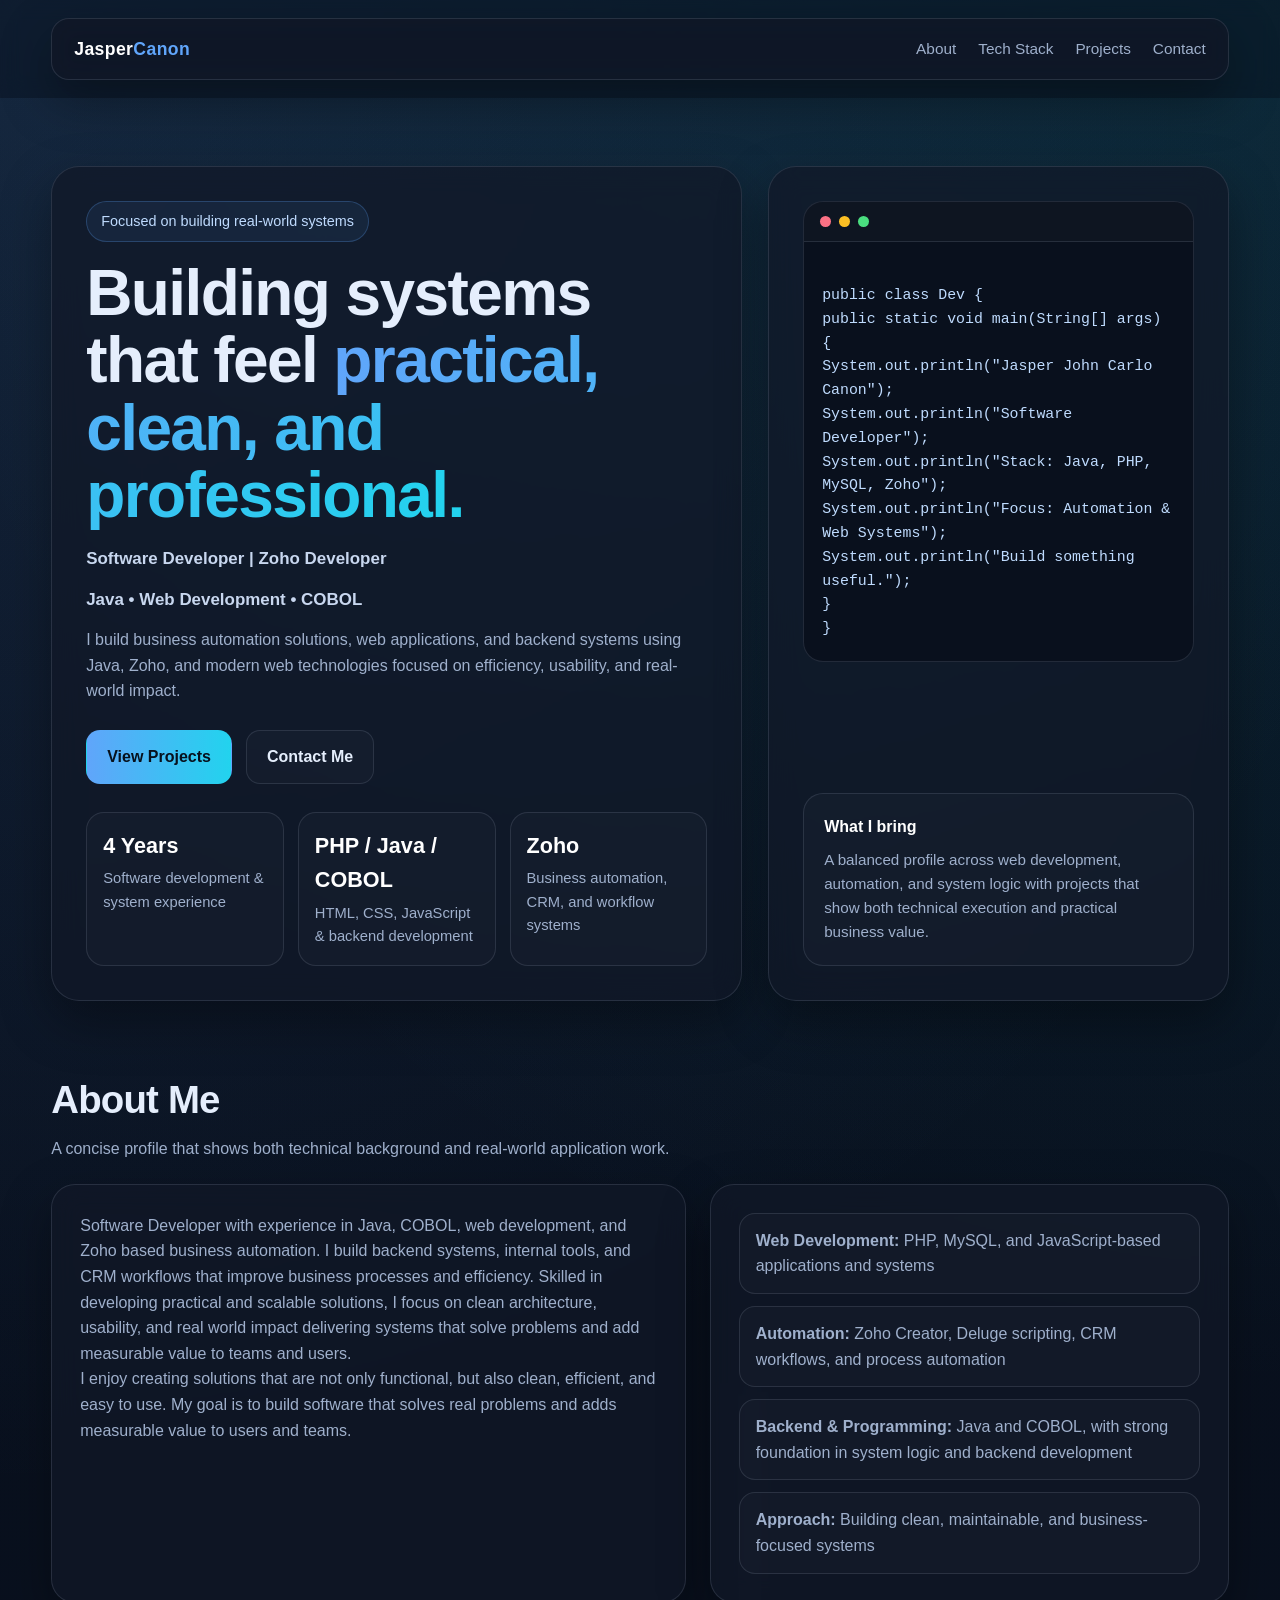
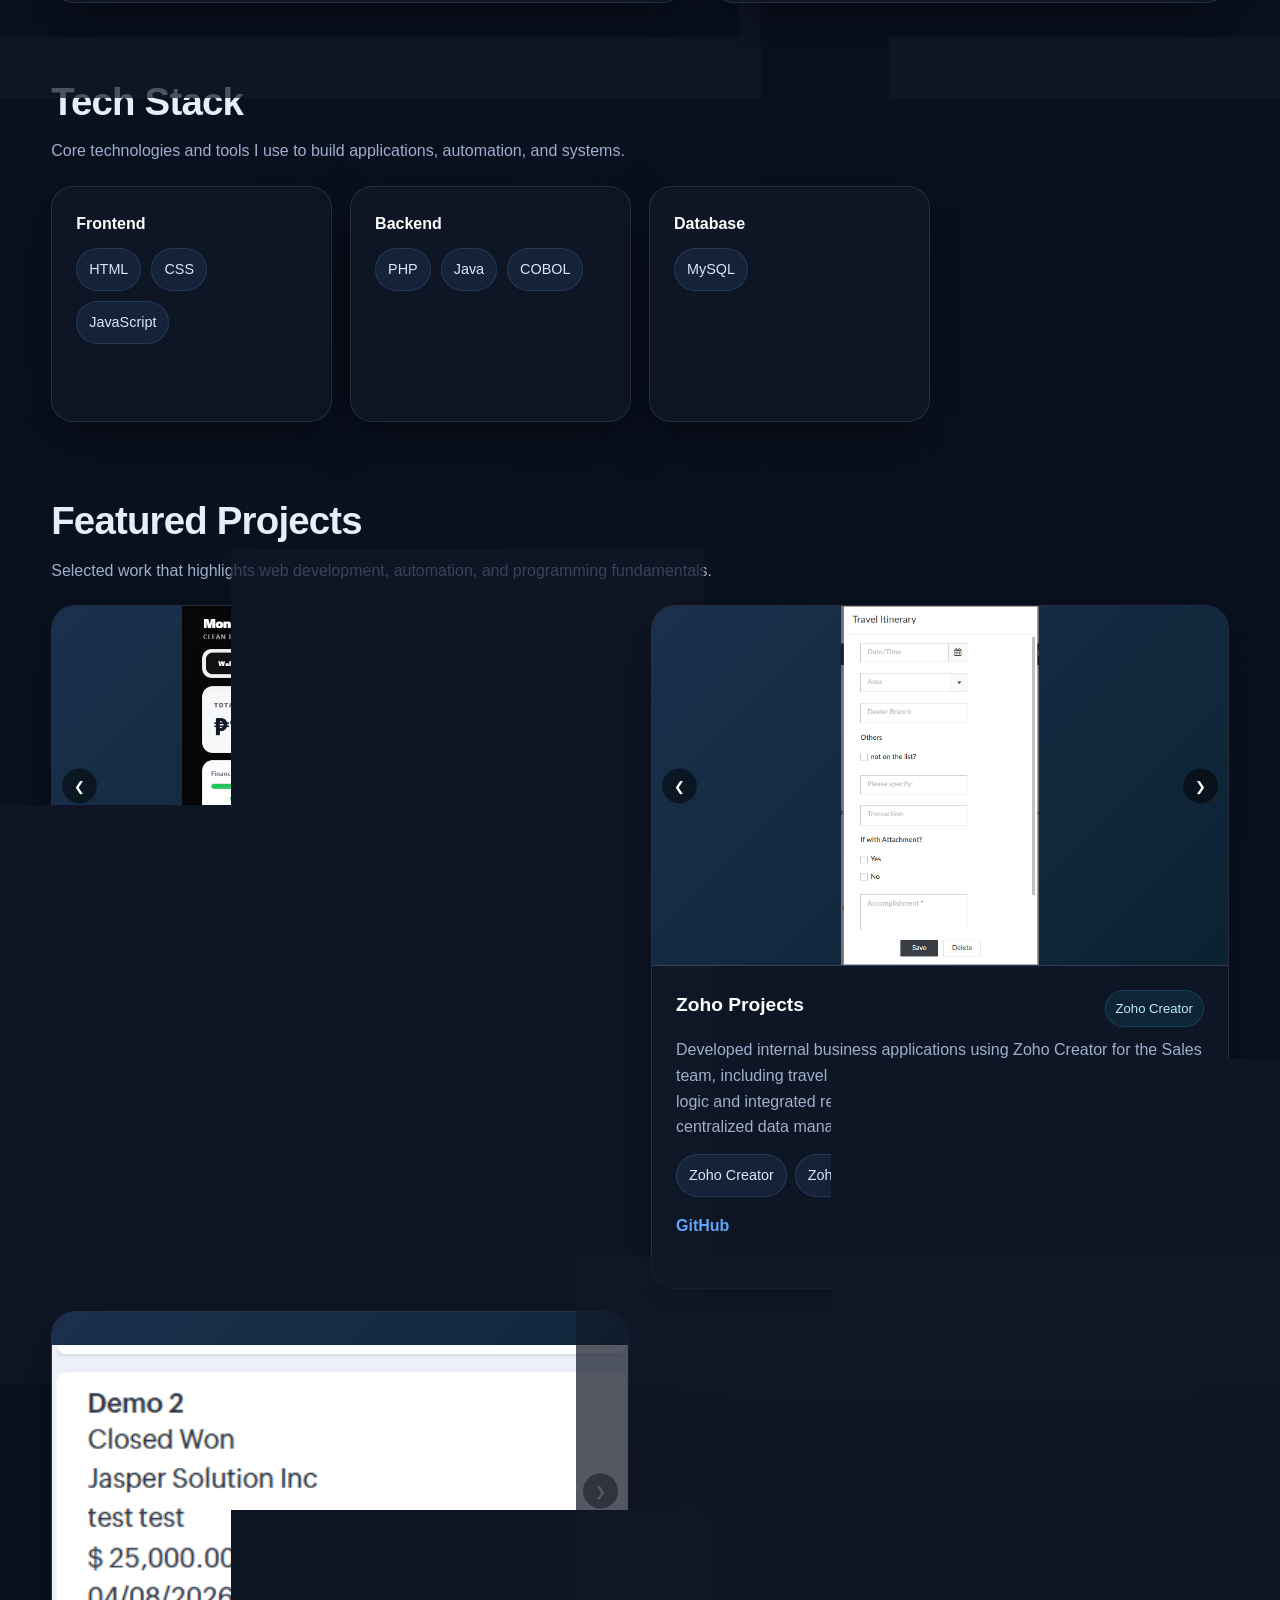
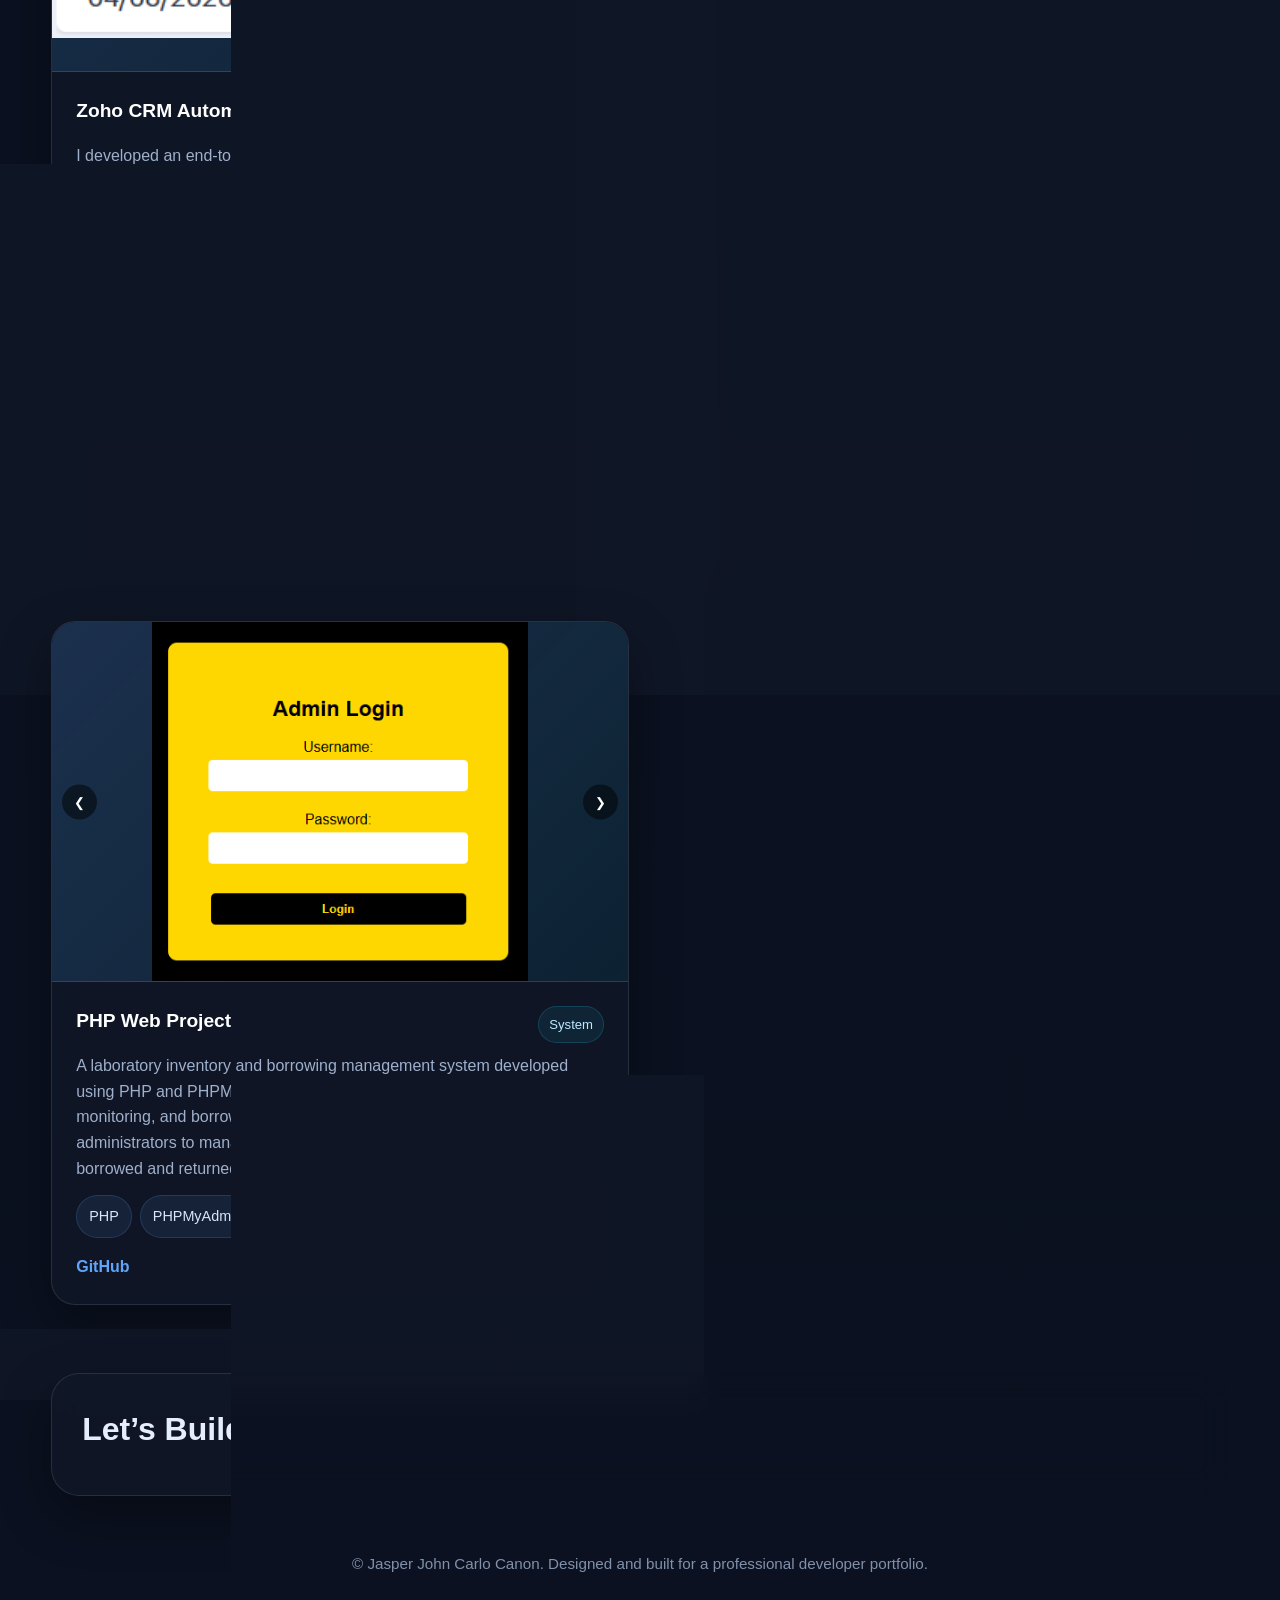
==== commit df8763e5: "Update index.html" ====
--- a/index.html
+++ b/index.html
@@ -847,10 +847,10 @@
             <div class="project-image-slider">
   <button class="slider-btn prev" onclick="changeSlide('crm', -1)">❮</button>
 
-  <img src="crm.PNG" class="crm active">
-  <img src="books.PNG" class="crm">
-  <img src="demo.PNG" class="crm">
-  <img src="flow.PNG" class=" crm">
+  <img src="crm.png" class="crm active">
+  <img src="books.png" class="crm">
+  <img src="demo.png" class="crm">
+  <img src="flow.png" class=" crm">
 
 
   <button class="slider-btn next" onclick="changeSlide('crm', 1)">❯</button>
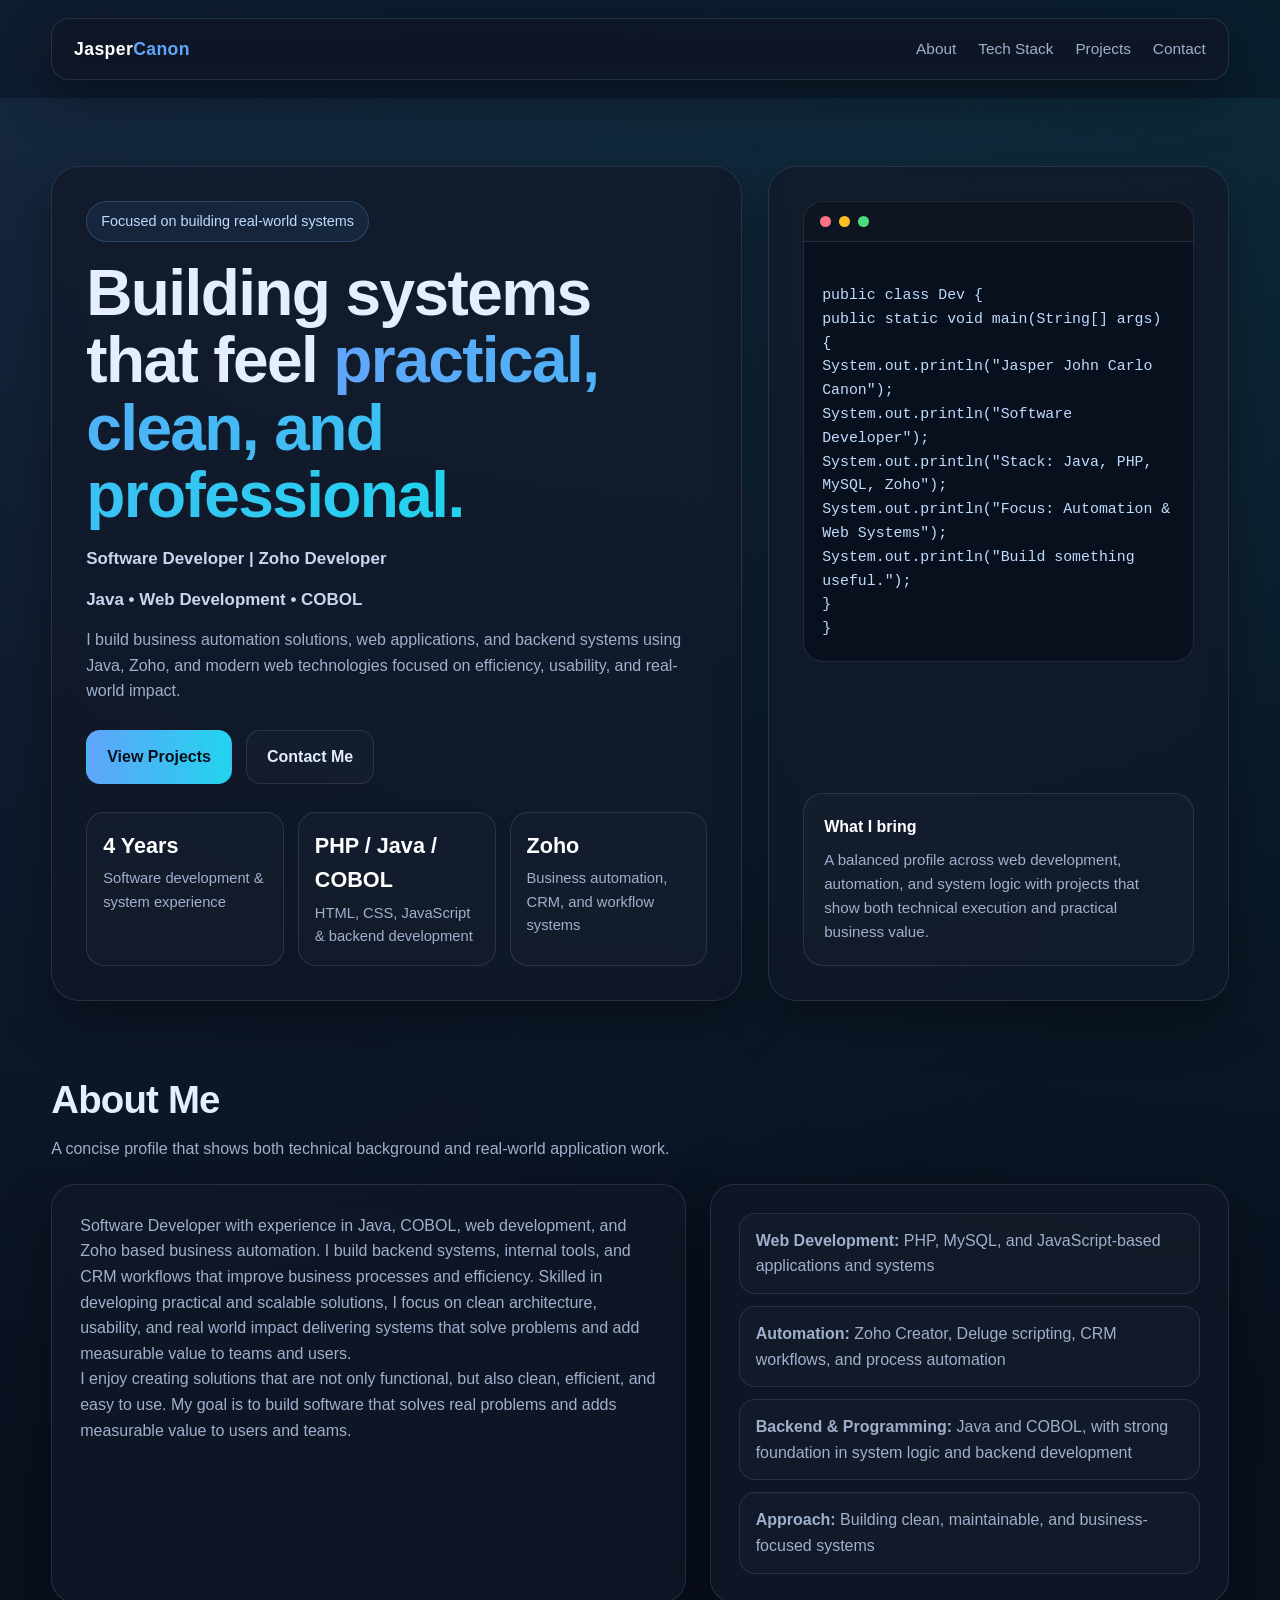
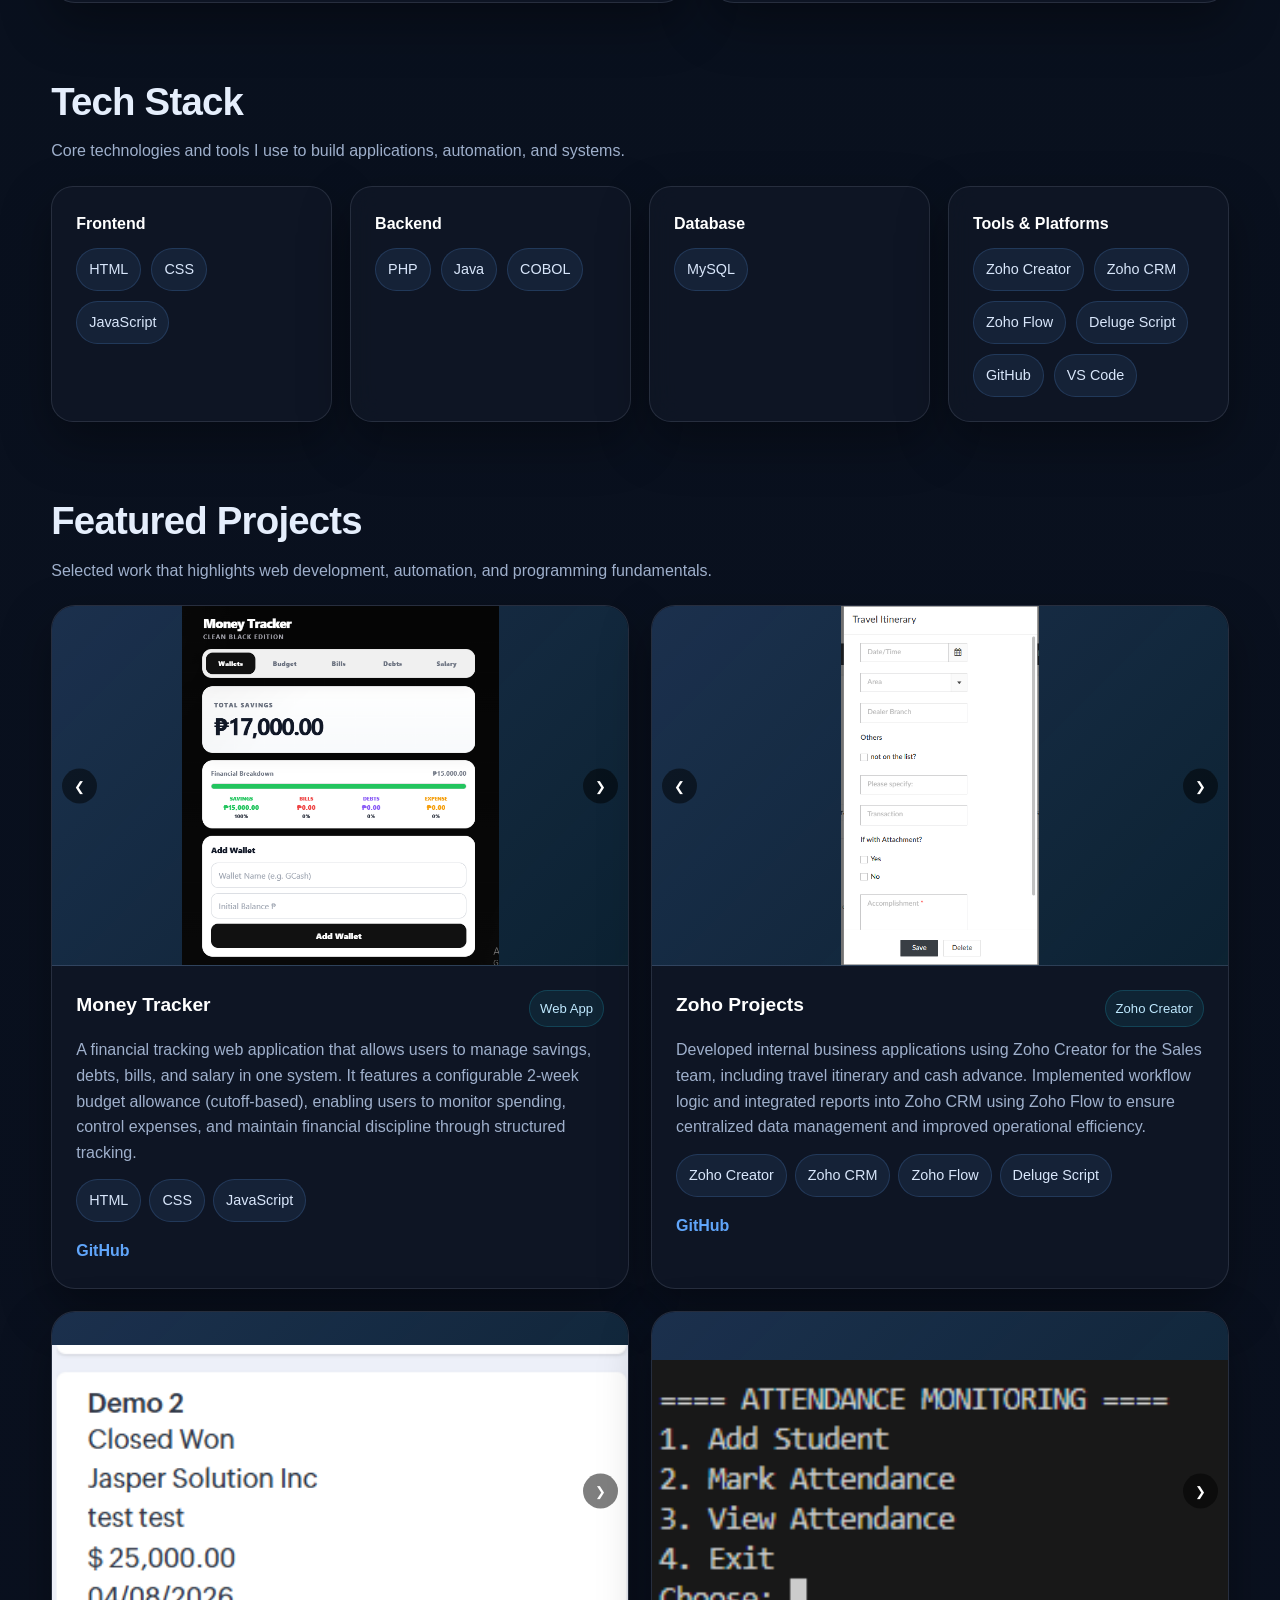
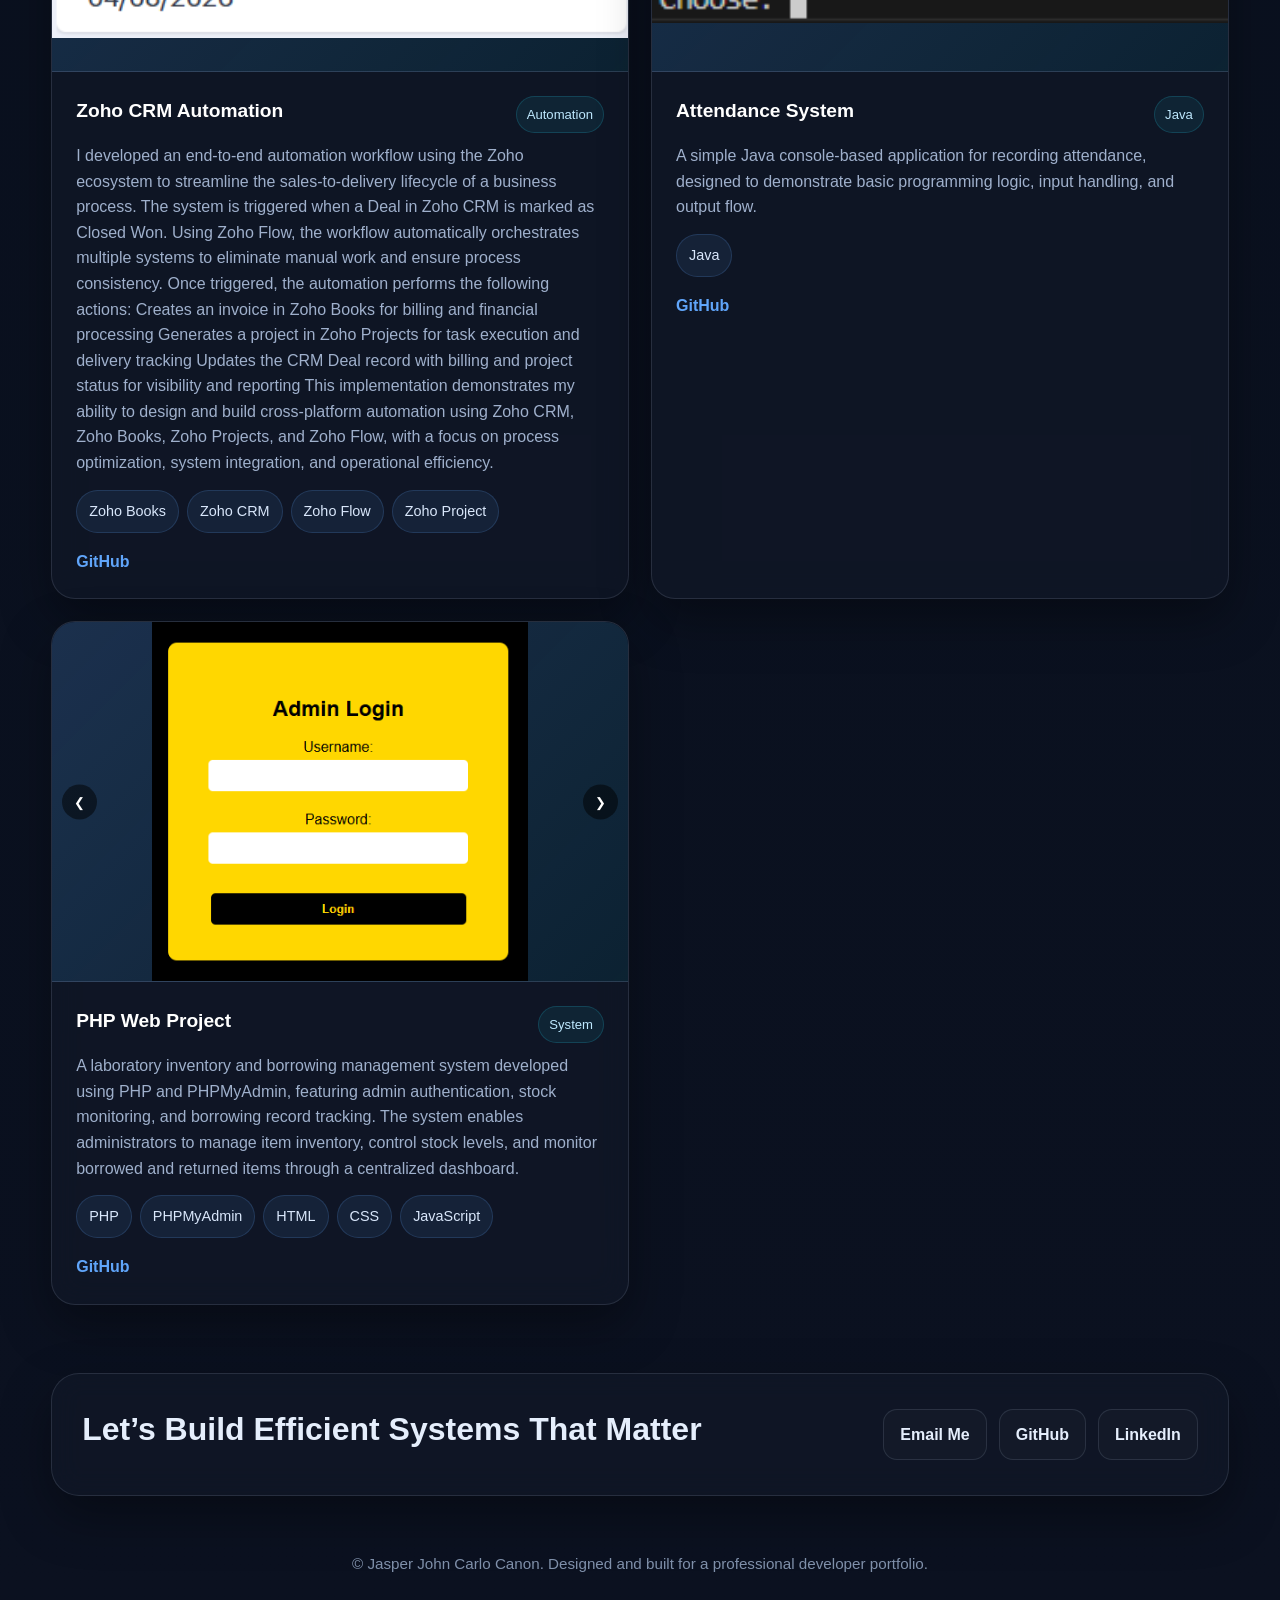
==== commit 16d0321a: "Update index.html" ====
--- a/index.html
+++ b/index.html
@@ -880,7 +880,7 @@
               <span class="tag">Zoho Project</span>
             </div>
             <div class="project-links">
-              <a href="https://jaspercanon11.github.io/Zoho-Project/" target="_blank">GitHub</a>
+              <a href="https://jaspercanon11.github.io/Zoho-Automation/" target="_blank">GitHub</a>
             </div>
           </div>
         </article>
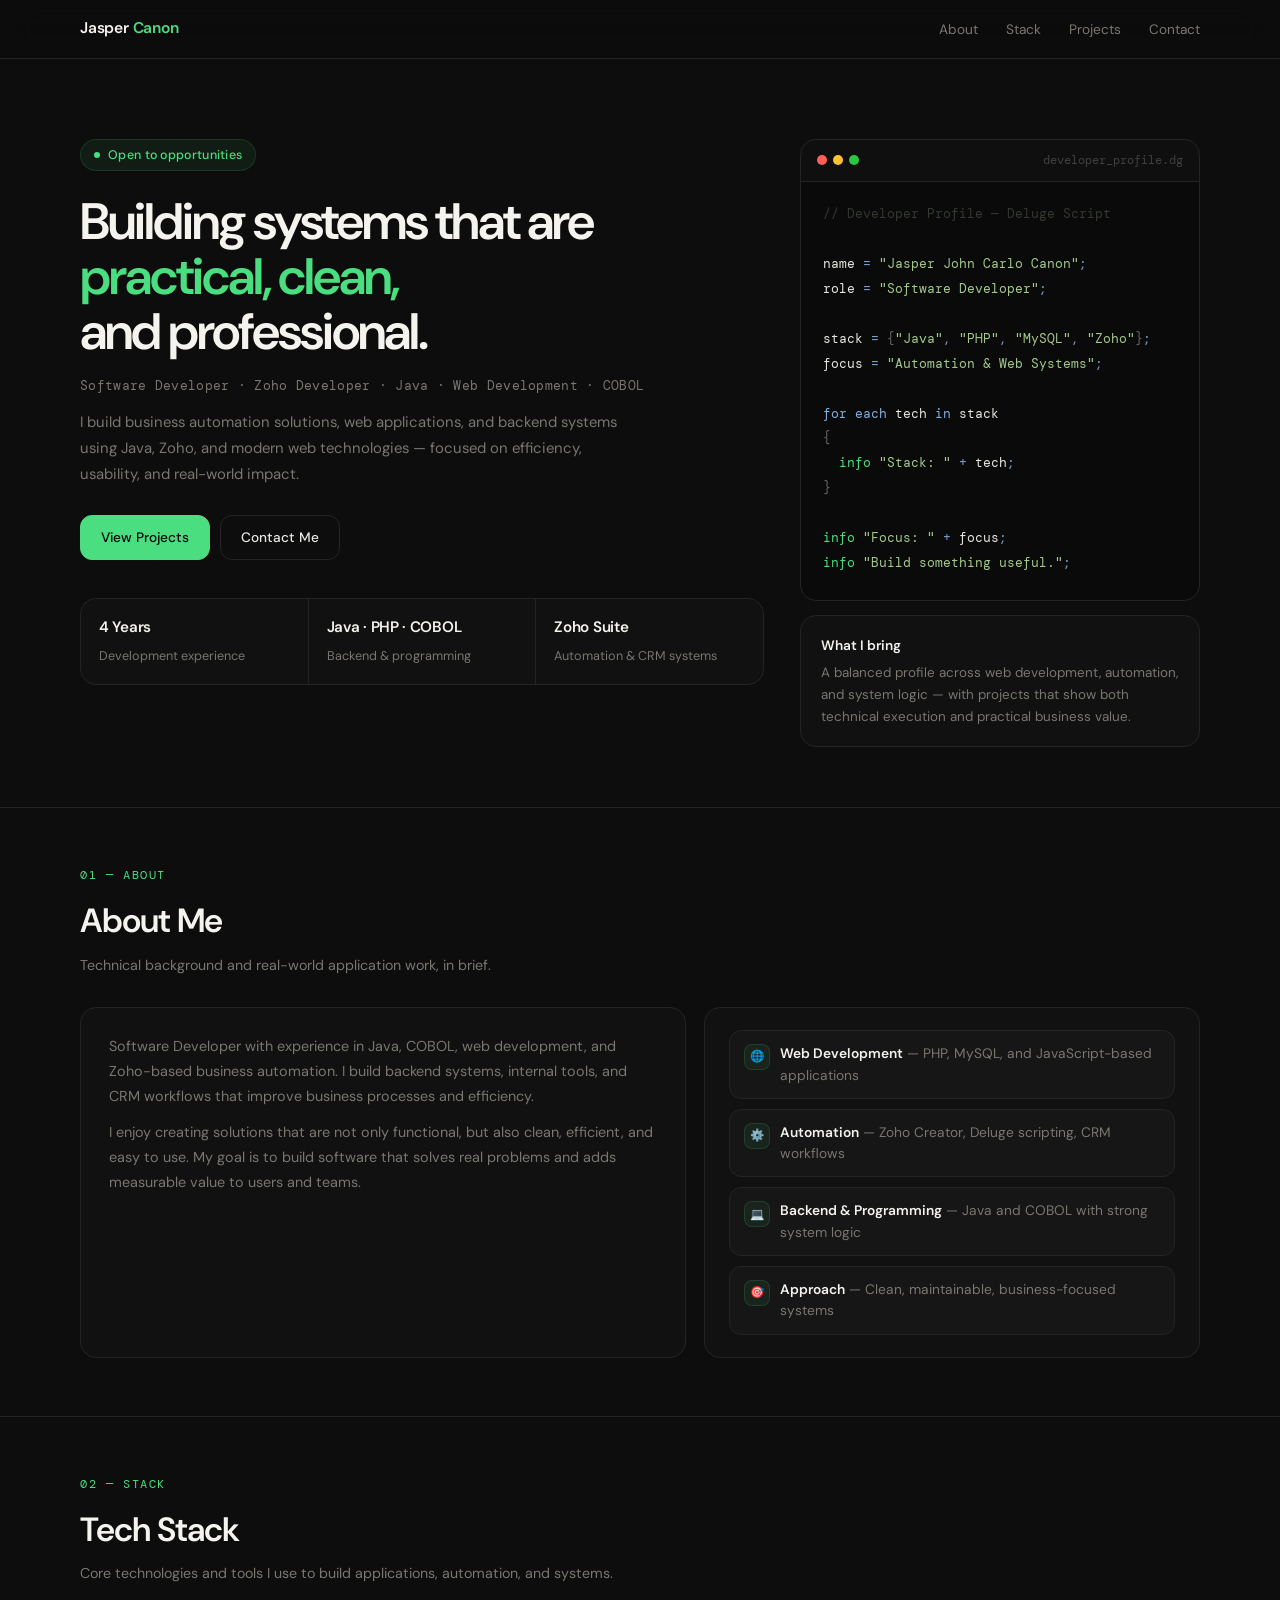
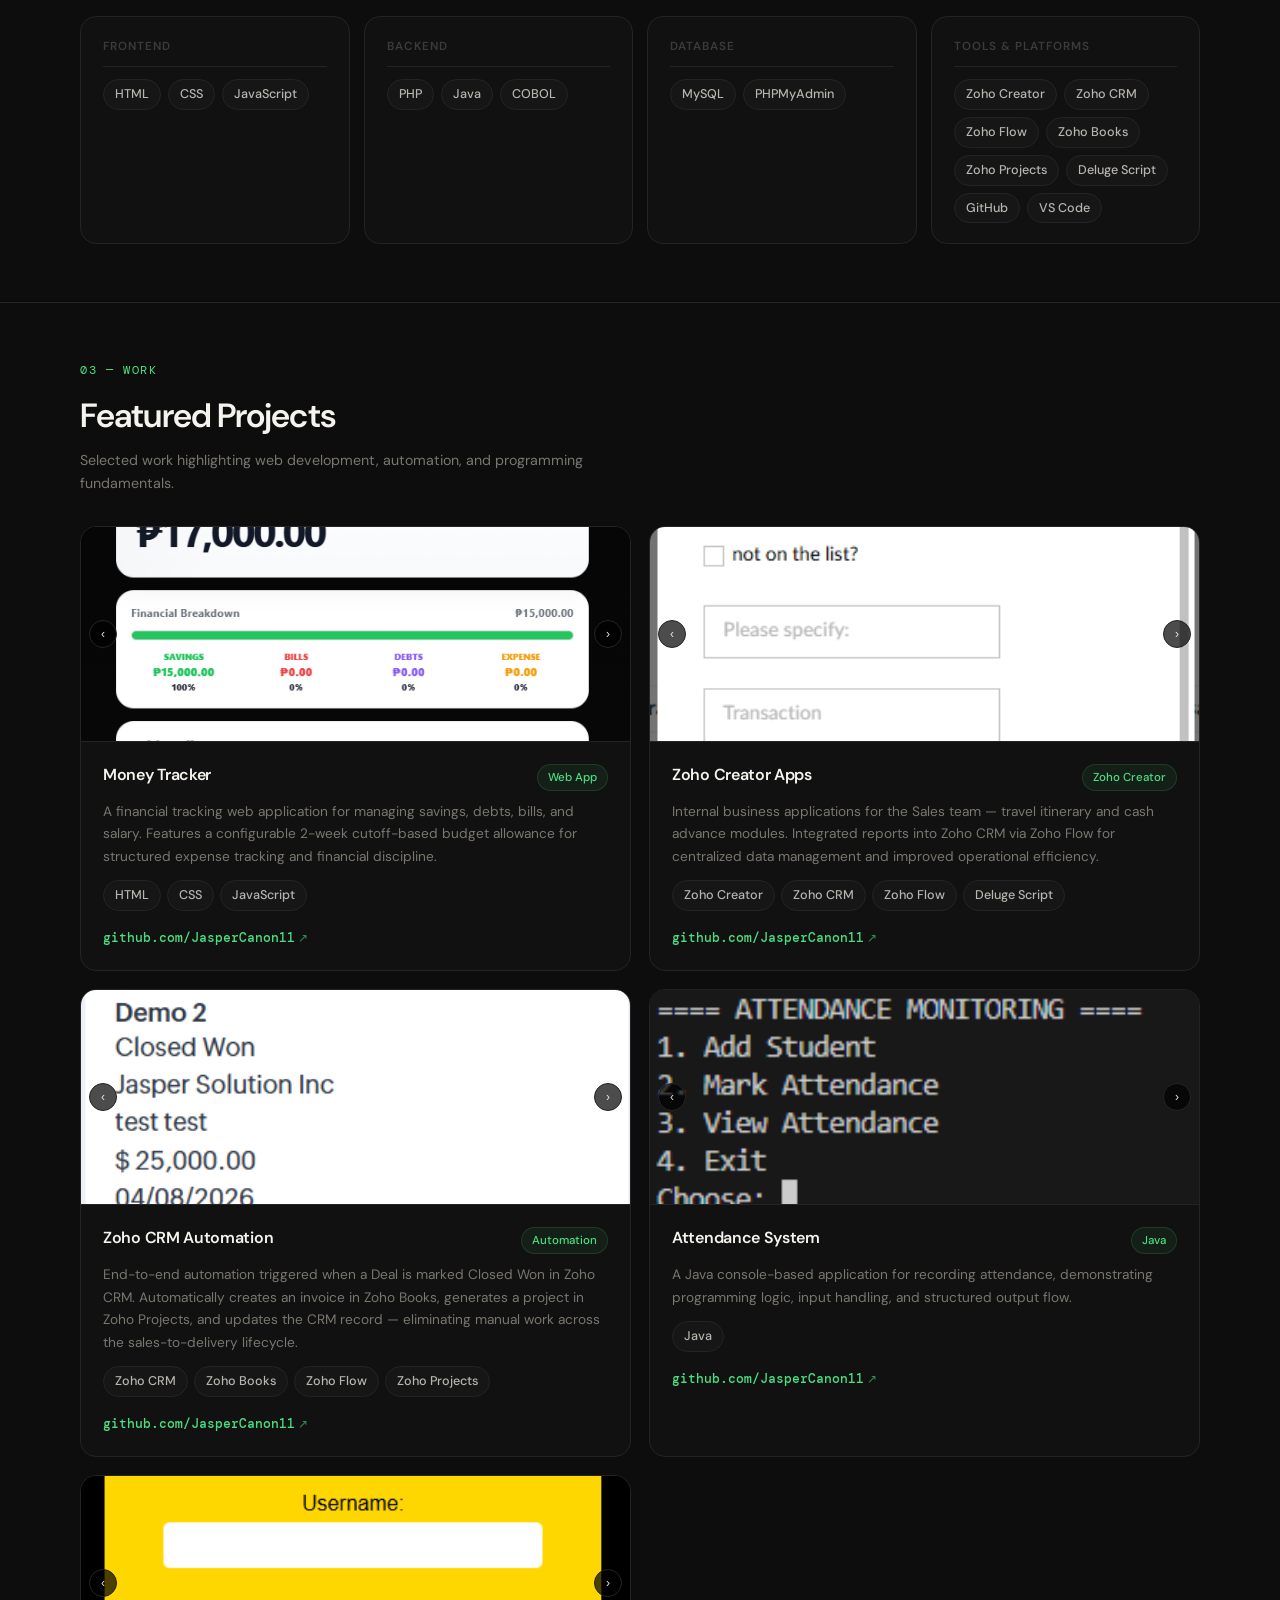
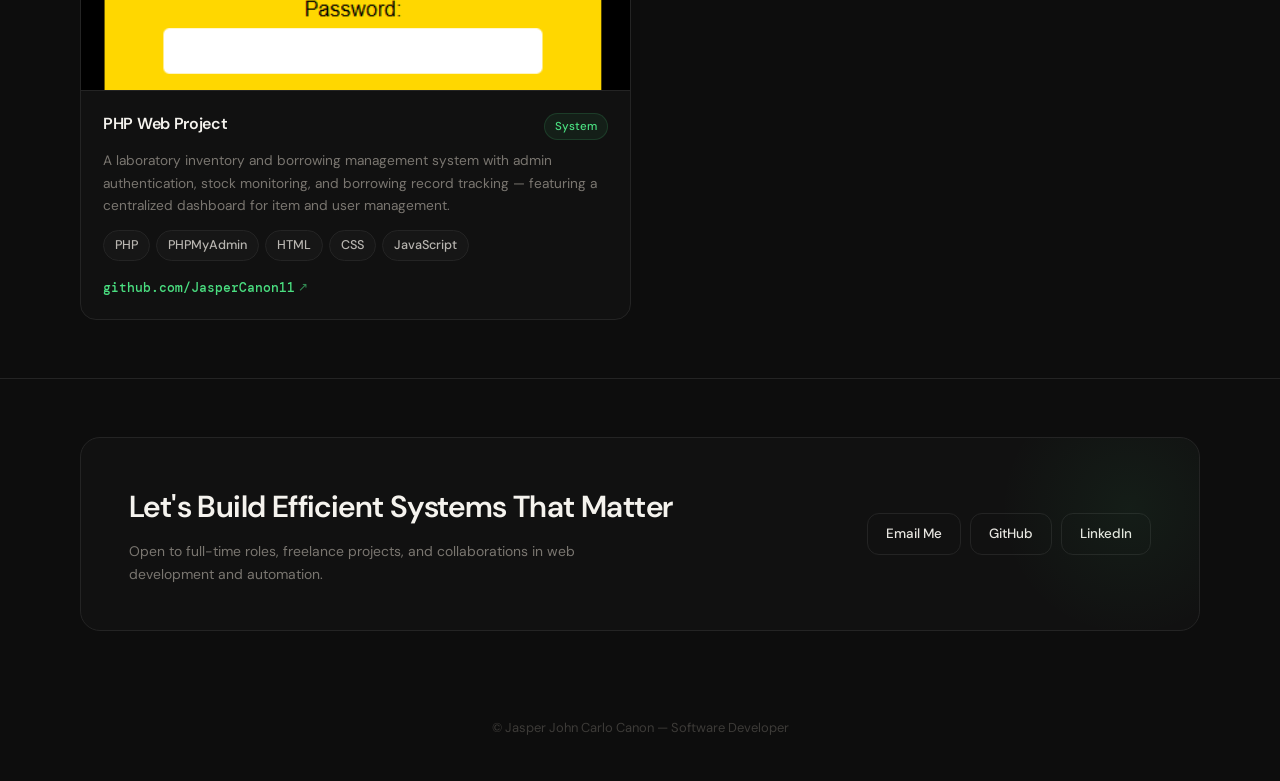
==== commit 8448a59a: "Update index.html" ====
--- a/index.html
+++ b/index.html
@@ -1,996 +1,951 @@
 <!DOCTYPE html>
 <html lang="en">
 <head>
-  <meta charset="UTF-8" />
-  <meta name="viewport" content="width=device-width, initial-scale=1.0" />
-  <title>Jasper Canon | Software Developer</title>
-  <style>
-    :root {
-      --bg: #0b1120;
-      --bg-soft: #111827;
-      --card: rgba(17, 24, 39, 0.72);
-      --line: rgba(148, 163, 184, 0.18);
-      --text: #e5eefc;
-      --muted: #9fb0cc;
-      --accent: #60a5fa;
-      --accent-2: #22d3ee;
-      --white: #ffffff;
-      --shadow: 0 20px 50px rgba(0, 0, 0, 0.35);
-      --radius: 22px;
-      --max: 1180px;
+<meta charset="UTF-8"/>
+<meta name="viewport" content="width=device-width, initial-scale=1.0"/>
+<title>Jasper Canon — Software Developer</title>
+<link href="https://fonts.googleapis.com/css2?family=DM+Sans:opsz,wght@9..40,300;9..40,400;9..40,500;9..40,600&family=DM+Mono:wght@400;500&display=swap" rel="stylesheet"/>
+<style>
+:root{
+  --bg:#0d0d0d;
+  --bg2:#111111;
+  --bg3:#161616;
+  --border:#242424;
+  --border-h:#333333;
+  --text:#e8e6e1;
+  --muted:#7a7670;
+  --hint:#3d3b38;
+  --white:#f5f3ee;
+  --green:#4ade80;
+  --green-p:rgba(74,222,128,0.07);
+  --green-b:rgba(74,222,128,0.15);
+  --code-bg:#0a0a0a;
+  --max:1120px;
+  --r:12px;
+  --rl:16px;
+}
+
+*{
+  margin:0;
+  padding:0;
+  box-sizing:border-box
+}
+
+html{
+  scroll-behavior:smooth
+}
+
+body{
+  font-family:'DM Sans',sans-serif;
+background:var(--bg);
+color:var(--text);
+line-height:1.65;
+font-size:15px;
+-webkit-font-smoothing:antialiased
+}
+
+a{
+  text-decoration:none;
+  color:inherit
+}
+
+img{
+  max-width:100%;
+  display:block
+}
+
+.w{
+  width:min(93%,var(--max));
+  margin:0 auto
+}
+
+/* NAV */
+.nav{
+  position:sticky;
+  top:0;
+  z-index:200;
+  background:rgba(13,13,13,0.92);
+  backdrop-filter:blur(16px);
+  border-bottom:1px solid var(--border)
+}
+
+.ni{
+  display:flex;
+  align-items:center;
+  justify-content:space-between;
+  padding:16px 0
+}
+
+.brand{
+  font-size:0.97rem;
+  font-weight:600;
+  letter-spacing:-0.2px;
+  color:var(--white)
+}
+
+.brand b{
+  color:var(--green);
+  font-weight:600
+}
+
+.nl{
+  display:flex;
+  gap:28px
+}
+
+.nl a{
+  font-size:0.855rem;
+  color:var(--muted);
+  transition:color 0.18s
+}
+
+.nl a:hover{
+  color:var(--white)
+}
+
+/* HERO */
+.hero{
+  padding:80px 0 60px
+}
+
+.hg{
+  display:grid;grid-template-columns:1fr 400px;
+  gap:36px;
+  align-items:start
+}
+
+.badge{
+  display:inline-flex;
+  align-items:center;
+  gap:8px;
+  font-size:0.78rem;
+  font-weight:500;
+  color:var(--green);
+  letter-spacing:0.3px;
+  background:var(--green-p);
+  border:1px solid var(--green-b);
+  padding:5px 13px;
+  border-radius:999px;
+  margin-bottom:24px
+}
+
+.bd{
+  width:6px;
+  height:6px;
+  border-radius:50%;
+  background:var(--green);
+  animation:blink 2.2s ease-in-out infinite
+}
+
+@keyframes 
+blink{0%,100%{opacity:1}55%{opacity:0.25}}
+
+.hero h1{
+  font-size:clamp(2.2rem,4vw,3.7rem);
+  font-weight:600;
+  line-height:1.07;
+  letter-spacing:-2px;
+  margin-bottom:16px;
+  color:var(--white)
+}
+
+.hero h1 em{
+  font-style:normal;
+  color:var(--green)
+}
+
+.role{
+  font-family:'DM Mono',monospace;
+  font-size:0.79rem;
+  color:var(--muted);
+  margin-bottom:14px;
+  letter-spacing:0.3px
+}
+
+.hdesc{
+  font-size:0.93rem;
+  color:var(--muted);
+  max-width:540px;line-height:1.72;
+  margin-bottom:28px
+}
+
+.cta{
+  display:flex;gap:10px;
+  flex-wrap:wrap;
+  margin-bottom:38px
+}
+
+.btn{
+  padding:10px 20px;
+  border-radius:var(--r);
+  font-size:0.855rem;
+  font-weight:500;cursor:pointer;
+  transition:all 0.18s;
+  display:inline-flex;
+  align-items:center;
+  gap:7px
+}
+
+.bs{
+  background:var(--green);
+  color:#050505;
+  border:1px solid var(--green)
+}
+
+.bs:hover{
+  background:#86efac
+}
+
+.bg{
+  background:transparent;
+  color:var(--text);
+  border:1px solid var(--border)
+}
+
+.bg:hover{
+  border-color:var(--border-h);
+  color:var(--white)
+}
+
+.mets{
+  display:grid;
+  grid-template-columns:repeat(3,1fr);
+  border:1px solid var(--border);
+  border-radius:var(--rl);
+  overflow:hidden;
+  background:var(--border);
+  gap:1px
+}
+
+.met{
+  background:var(--bg2);
+  padding:16px 18px
+}
+
+.met strong{
+  display:block;
+  font-size:0.95rem;
+  font-weight:600;
+  margin-bottom:3px;
+  letter-spacing:-0.3px;
+  color:var(--white)
+}
+
+.met span{
+  font-size:0.79rem;
+  color:var(--muted)
+}
+
+/* CODE CARD */
+.cc{
+  background:var(--code-bg);
+  border-radius:var(--rl);
+  overflow:hidden;
+  border:1px solid var(--border)
+}
+
+.cb{
+  display:flex;
+  align-items:center;
+  justify-content:space-between;
+  padding:11px 16px;
+  border-bottom:1px solid var(--border);
+  background:rgba(255,255,255,0.02)
+}
+
+.cds{
+  display:flex;
+  gap:6px
+}
+
+.cd{
+  width:10px;
+  height:10px;
+  border-radius:50%
+}
+
+.cd:nth-child(1){
+  background:#ff5f57
+}
+
+  .cd:nth-child(2){
+    background:#ffc12f
+  }
+
+    .cd:nth-child(3){
+      background:#28c840
     }
 
-    * {
-      margin: 0;
-      padding: 0;
-      box-sizing: border-box;
-    }
-
-    html {
-      scroll-behavior: smooth;
-    }
-
-    body {
-      font-family: Arial, Helvetica, sans-serif;
-      background:
-        radial-gradient(circle at top left, rgba(96, 165, 250, 0.15), transparent 30%),
-        radial-gradient(circle at top right, rgba(34, 211, 238, 0.12), transparent 28%),
-        linear-gradient(180deg, #08101d 0%, #0b1120 100%);
-      color: var(--text);
-      line-height: 1.6;
-    }
-
-    a {
-      text-decoration: none;
-      color: inherit;
-    }
-
-    img {
-      max-width: 100%;
-      display: block;
-    }
-
-    .container {
-      width: min(92%, var(--max));
-      margin: 0 auto;
-    }
-
-    .glass {
-      background: var(--card);
-      backdrop-filter: blur(14px);
-      -webkit-backdrop-filter: blur(14px);
-      border: 1px solid var(--line);
-      box-shadow: var(--shadow);
-    }
-
-    /* NAV */
-    .nav-wrap {
-      position: sticky;
-      top: 0;
-      z-index: 1000;
-      padding: 18px 0;
-      background: rgba(8, 16, 29, 0.45);
-      backdrop-filter: blur(10px);
-      -webkit-backdrop-filter: blur(10px);
-    }
-
-    nav {
-      border: 1px solid var(--line);
-      border-radius: 18px;
-      padding: 16px 22px;
-      display: flex;
-      align-items: center;
-      justify-content: space-between;
-    }
-
-    .brand {
-      font-size: 1.1rem;
-      font-weight: 700;
-      letter-spacing: 0.4px;
-      color: var(--white);
-    }
-
-    .brand span {
-      color: var(--accent);
-    }
-
-    .nav-links {
-      display: flex;
-      gap: 22px;
-      flex-wrap: wrap;
-    }
-
-    .nav-links a {
-      color: var(--muted);
-      font-size: 0.96rem;
-      transition: 0.25s ease;
-    }
-
-    .nav-links a:hover {
-      color: var(--white);
-    }
-
-    /* HERO */
-    .hero {
-      padding: 68px 0 34px;
-    }
-
-    .hero-grid {
-      display: grid;
-      grid-template-columns: 1.2fr 0.8fr;
-      gap: 26px;
-      align-items: stretch;
-    }
-
-    .hero-main,
-    .hero-side {
-      border-radius: 28px;
-      padding: 34px;
-    }
-
-    .eyebrow {
-      display: inline-flex;
-      align-items: center;
-      gap: 10px;
-      padding: 8px 14px;
-      border-radius: 999px;
-      border: 1px solid rgba(96, 165, 250, 0.25);
-      background: rgba(96, 165, 250, 0.08);
-      color: #bfdbfe;
-      font-size: 0.9rem;
-      margin-bottom: 18px;
-    }
-
-    .hero h1 {
-      font-size: clamp(2.2rem, 5vw, 4.5rem);
-      line-height: 1.05;
-      margin-bottom: 16px;
-      letter-spacing: -1.6px;
-    }
-
-    .hero h1 .grad {
-      background: linear-gradient(90deg, var(--accent), var(--accent-2));
-      -webkit-background-clip: text;
-      -webkit-text-fill-color: transparent;
-      background-clip: text;
-    }
-
-    .hero-role {
-      font-size: 1.06rem;
-      color: #c8d7ef;
-      margin-bottom: 14px;
-      font-weight: 700;
-    }
-
-    .hero-desc {
-      color: var(--muted);
-      max-width: 720px;
-      font-size: 1rem;
-      margin-bottom: 26px;
-    }
-
-    .hero-actions {
-      display: flex;
-      gap: 14px;
-      flex-wrap: wrap;
-      margin-bottom: 28px;
-    }
-
-    .btn {
-      padding: 13px 20px;
-      border-radius: 14px;
-      font-weight: 700;
-      transition: 0.25s ease;
-      border: 1px solid transparent;
-      display: inline-flex;
-      align-items: center;
-      gap: 10px;
-    }
-
-    .btn-primary {
-      background: linear-gradient(90deg, var(--accent), var(--accent-2));
-      color: #07111d;
-    }
-
-    .btn-primary:hover {
-      transform: translateY(-2px);
-      opacity: 0.96;
-    }
-
-    .btn-secondary {
-      border-color: var(--line);
-      color: var(--text);
-      background: rgba(255,255,255,0.02);
-    }
-
-    .btn-secondary:hover {
-      border-color: rgba(96, 165, 250, 0.45);
-      color: var(--white);
-      transform: translateY(-2px);
-    }
-
-    .hero-metrics {
-      display: grid;
-      grid-template-columns: repeat(3, 1fr);
-      gap: 14px;
-    }
-
-    .metric {
-      padding: 16px;
-      border-radius: 18px;
-      border: 1px solid var(--line);
-      background: rgba(255,255,255,0.02);
-    }
-
-    .metric h3 {
-      font-size: 1.35rem;
-      margin-bottom: 4px;
-      color: var(--white);
-    }
-
-    .metric p {
-      color: var(--muted);
-      font-size: 0.92rem;
-    }
-
-    .hero-side {
-      display: flex;
-      flex-direction: column;
-      justify-content: space-between;
-      gap: 18px;
-    }
-
-    .code-box {
-      border-radius: 20px;
-      border: 1px solid var(--line);
-      overflow: hidden;
-      background: #09101d;
-    }
-
-    .code-top {
-      display: flex;
-      gap: 8px;
-      padding: 14px 16px;
-      border-bottom: 1px solid var(--line);
-      background: rgba(255,255,255,0.02);
-    }
-
-    .dot {
-      width: 11px;
-      height: 11px;
-      border-radius: 50%;
-      background: #334155;
-    }
-
-    .dot:nth-child(1) { background: #fb7185; }
-    .dot:nth-child(2) { background: #fbbf24; }
-    .dot:nth-child(3) { background: #4ade80; }
-
-    .code-content {
-      padding: 18px 18px 20px;
-      font-family: Consolas, monospace;
-      font-size: 0.93rem;
-      color: #bfdbfe;
-      min-height: 230px;
-      white-space: pre-line;
-    }
-
-    .mini-card {
-      border: 1px solid var(--line);
-      border-radius: 20px;
-      padding: 20px;
-      background: rgba(255,255,255,0.02);
-    }
-
-    .mini-card h3 {
-      margin-bottom: 8px;
-      color: var(--white);
-      font-size: 1rem;
-    }
-
-    .mini-card p {
-      color: var(--muted);
-      font-size: 0.95rem;
-    }
-
-    /* SECTIONS */
-    section.section {
-      padding: 34px 0;
-    }
-
-    .section-head {
-      display: flex;
-      align-items: end;
-      justify-content: space-between;
-      gap: 20px;
-      margin-bottom: 22px;
-    }
-
-    .section-title {
-      font-size: clamp(1.6rem, 3vw, 2.4rem);
-      letter-spacing: -0.8px;
-      margin-bottom: 6px;
-    }
-
-    .section-sub {
-      color: var(--muted);
-      max-width: 700px;
-    }
-
-    /* ABOUT */
-    .about-grid {
-      display: grid;
-      grid-template-columns: 1.1fr 0.9fr;
-      gap: 24px;
-    }
-
-    .about-card,
-    .focus-card {
-      padding: 28px;
-      border-radius: 24px;
-    }
-
-    .about-card p,
-    .focus-card li {
-      color: var(--muted);
-    }
-
-    .focus-card ul {
-      list-style: none;
-      display: grid;
-      gap: 12px;
-    }
-
-    .focus-card li {
-      padding: 14px 16px;
-      border-radius: 16px;
-      border: 1px solid var(--line);
-      background: rgba(255,255,255,0.02);
-    }
-
-    /* STACK */
-    .stack-grid {
-      display: grid;
-      grid-template-columns: repeat(4, 1fr);
-      gap: 18px;
-    }
-
-    .stack-card {
-      padding: 24px;
-      border-radius: 22px;
-    }
-
-    .stack-card h3 {
-      margin-bottom: 12px;
-      color: var(--white);
-      font-size: 1rem;
-    }
-
-    .stack-list {
-      display: flex;
-      flex-wrap: wrap;
-      gap: 10px;
-    }
-
-    .tag {
-      padding: 9px 12px;
-      border-radius: 999px;
-      font-size: 0.9rem;
-      color: #d9e7fb;
-      background: rgba(96, 165, 250, 0.09);
-      border: 1px solid rgba(96, 165, 250, 0.18);
-    }
-
-    /* PROJECTS */
-    .projects-grid {
-      display: grid;
-      grid-template-columns: repeat(2, 1fr);
-      gap: 22px;
-    }
-
-    .project-card {
-      border-radius: 24px;
-      overflow: hidden;
-      transition: 0.28s ease;
-    }
-
-    .project-card:hover {
-      transform: translateY(-6px);
-    }
-
-    .project-image {
-      height: 240px;
-      background:
-        linear-gradient(135deg, rgba(96, 165, 250, 0.2), rgba(34, 211, 238, 0.08)),
-        #0a1322;
-      border-bottom: 1px solid var(--line);
-      display: flex;
-      align-items: center;
-      justify-content: center;
-      color: #7dd3fc;
-      font-size: 1rem;
-      letter-spacing: 0.3px;
-      font-weight: 700;
-    }
-
-    .project-image img {
-      width: 100%;
-      height: 100%;
-      object-fit: cover;
-    }
-
-    .project-body {
-      padding: 24px;
-    }
-
-    .project-top {
-      display: flex;
-      justify-content: space-between;
-      align-items: start;
-      gap: 16px;
-      margin-bottom: 10px;
-    }
-
-    .project-top h3 {
-      font-size: 1.2rem;
-      color: var(--white);
-    }
-
-    .project-type {
-      font-size: 0.82rem;
-      color: #bfe9ff;
-      padding: 7px 10px;
-      border-radius: 999px;
-      background: rgba(34, 211, 238, 0.08);
-      border: 1px solid rgba(34, 211, 238, 0.18);
-      white-space: nowrap;
-    }
-
-    .project-body p {
-      color: var(--muted);
-      margin-bottom: 14px;
-    }
-
-    .project-tech {
-      display: flex;
-      flex-wrap: wrap;
-      gap: 8px;
-      margin-bottom: 16px;
-    }
-
-    .project-links {
-      display: flex;
-      gap: 14px;
-      flex-wrap: wrap;
-    }
-
-    .project-links a {
-      color: var(--accent);
-      font-weight: 700;
-    }
-
-    .project-links a:hover {
-      color: var(--white);
-    }
-
-    /* CONTACT */
-    .contact-card {
-      border-radius: 28px;
-      padding: 30px;
-      display: grid;
-      grid-template-columns: 1fr auto;
-      gap: 24px;
-      align-items: center;
-    }
-
-    .contact-text h2 {
-      font-size: 2rem;
-      margin-bottom: 10px;
-    }
-
-    .contact-text p {
-      color: var(--muted);
-      max-width: 650px;
-    }
-
-    .contact-links {
-      display: flex;
-      flex-wrap: wrap;
-      gap: 12px;
-      justify-content: flex-end;
-    }
-
-    .contact-pill {
-      padding: 12px 16px;
-      border: 1px solid var(--line);
-      border-radius: 14px;
-      color: var(--text);
-      background: rgba(255,255,255,0.02);
-      font-weight: 700;
-    }
-
-    .contact-pill:hover {
-      border-color: rgba(96, 165, 250, 0.42);
-      color: var(--white);
-    }
-
-    footer {
-      padding: 22px 0 40px;
-      color: #8091ab;
-      text-align: center;
-      font-size: 0.95rem;
-    }
-
-    /* Responsive */
-    @media (max-width: 1024px) {
-      .hero-grid,
-      .about-grid,
-      .stack-grid,
-      .projects-grid,
-      .contact-card {
-        grid-template-columns: 1fr;
-      }
-
-      .hero-metrics {
-        grid-template-columns: 1fr;
-      }
-
-      .contact-links {
-        justify-content: flex-start;
-      }
-    }
-
-    @media (max-width: 720px) {
-      .nav-links {
-        display: none;
-      }
-
-      .hero-main,
-      .hero-side,
-      .about-card,
-      .focus-card,
-      .stack-card,
-      .project-body,
-      .contact-card {
-        padding: 22px;
-      }
-
-      .hero {
-        padding-top: 34px;
-      }
-
-      .project-top {
-        flex-direction: column;
-        align-items: flex-start;
-      }
-    }
-
-    .project-image-slider {
-  position: relative;
-  width: 100%;
-  height: 360px;
-  overflow: hidden;
-  background:
-    linear-gradient(135deg, rgba(96, 165, 250, 0.2), rgba(34, 211, 238, 0.08)),
-    #0a1322;
-  border-bottom: 1px solid var(--line);
-  display: flex;
-  align-items: center;
-  justify-content: center;
-}
-
-.project-image-slider img {
-  position: absolute;
-  width: 100%;
-  height: 100%;
-  object-fit: contain;
-  display: none;
-}
-
-.project-image-slider img.active {
-  display: block;
-}
-
-.slider-btn {
-  position: absolute;
-  top: 50%;
-  transform: translateY(-50%);
-  background: rgba(0,0,0,0.5);
-  border: none;
-  color: white;
-  width: 35px;
-  height: 35px;
-  border-radius: 50%;
-  cursor: pointer;
-}
-
-.slider-btn.prev { left: 10px; }
-.slider-btn.next { right: 10px; }
-  </style>
+.cf{
+  font-family:'DM Mono',monospace;
+  font-size:0.73rem;
+  color:#404040
+}
+
+.co{
+  padding:20px 22px 24px;
+  font-family:'DM Mono',monospace;
+  font-size:0.8rem;
+  line-height:1.95;
+  white-space:pre
+}
+
+/* Deluge syntax colors */
+.kw  { color: #82b0e0 }   /* keywords: void, if, for, return */
+.fn  { color: var(--green) }  /* built-in functions: info, input */
+.var { color: #e8e6e1 }   /* variable names */
+.st  { color: #a3c98a }   /* strings */
+.num { color: #e8b566 }   /* numbers */
+.cm  { color: #333830 }   /* comments */
+.op  { color: #7a9fcc }   /* operators: = + . */
+.br  { color: #666 }      /* brackets / braces */
+
+.wc{
+  margin-top:14px;
+  background:var(--bg2);
+  border:1px solid var(--border);
+  border-radius:var(--rl);
+  padding:18px 20px
+}
+
+.wc h4{
+  font-size:0.855rem;font-weight:600;
+  margin-bottom:5px;
+  color:var(--white)
+}
+
+.wc p{
+  font-size:0.84rem;
+  color:var(--muted);
+  line-height:1.65
+}
+
+/* DIVIDER */
+.dv{
+  border:none;
+  border-top:1px solid var(--border)
+}
+
+/* SECTIONS */
+section{
+  padding:58px 0
+}
+
+.sl{
+  font-family:'DM Mono',monospace;
+  font-size:0.72rem;
+  color:var(--green);
+  letter-spacing:1.6px;
+  text-transform:uppercase;
+  margin-bottom:8px
+}
+
+.st2{
+  font-size:clamp(1.55rem,2.8vw,2.1rem);
+  font-weight:600;
+  letter-spacing:-0.9px;
+  margin-bottom:5px;
+  color:var(--white)
+}
+
+.sd{
+  font-size:0.89rem;
+  color:var(--muted);
+  max-width:560px
+}
+
+.sh{
+  margin-bottom:30px
+}
+
+/* ABOUT */
+.ag{
+  display:grid;
+  grid-template-columns:1.1fr 0.9fr;
+  gap:18px
+}
+
+.card{
+  background:var(--bg2);
+  border:1px solid var(--border);
+  border-radius:var(--rl);
+  padding:26px 28px
+}
+
+.card p{
+  font-size:0.9rem;
+  color:var(--muted);
+  line-height:1.72
+}
+
+.card p+p{margin-top:12px}
+
+.fl{
+  list-style:none;
+  display:flex;
+  flex-direction:column;
+  gap:10px
+}
+
+.fl li{
+  display:flex;
+  align-items:flex-start;
+  gap:10px;
+  padding:12px 14px;
+  background:var(--bg3);
+  border:1px solid var(--border);
+  border-radius:var(--r);
+  font-size:0.86rem;color:var(--muted);
+  line-height:1.55
+}
+
+.fi{
+  width:26px;
+  height:26px;
+  flex-shrink:0;
+  background:var(--green-p);
+  border:1px solid var(--green-b);
+  border-radius:8px;
+  display:flex;
+  align-items:center;
+  justify-content:center;
+  font-size:0.72rem;
+  margin-top:1px
+}
+
+.fl strong{color:var(--white);
+  font-weight:600
+}
+
+/* STACK */
+.sg{
+  display:grid;
+  grid-template-columns:repeat(4,1fr);
+  gap:14px
+}
+
+.sk{
+  background:var(--bg2);
+  border:1px solid var(--border);
+  border-radius:var(--rl);
+  padding:20px 22px
+}
+
+.sk h4{
+  font-size:0.73rem;
+  font-weight:600;
+  letter-spacing:1px;
+  text-transform:uppercase;
+  color:var(--hint);
+  margin-bottom:12px;
+  border-bottom:1px solid var(--border);
+  padding-bottom:10px
+}
+
+.tags{
+  display:flex;
+  flex-wrap:wrap;
+  gap:7px
+}
+
+.tag{
+  font-size:0.79rem;
+  font-weight:500;
+  padding:4px 11px;
+  border-radius:999px;
+  background:var(--bg3);
+  border:1px solid var(--border);
+  color:#b8b5b0
+}
+
+/* PROJECTS */
+.pg{
+  display:grid;
+  grid-template-columns:repeat(2,1fr);
+  gap:18px
+}
+
+.proj{
+  background:var(--bg2);
+  border:1px solid var(--border);
+  border-radius:var(--rl);
+  overflow:hidden;
+  transition:transform 0.2s,border-color 0.2s
+}
+
+.proj:hover{
+  transform:translateY(-4px);
+  border-color:var(--border-h)
+}
+
+.ps{position:relative;
+  height:215px;
+  background:var(--bg3);
+  border-bottom:1px solid var(--border);
+  overflow:hidden;
+  display:flex;
+  align-items:center;
+  justify-content:center
+}
+
+.ps img{
+  position:absolute;
+  inset:0;width:100%;
+  height:100%;
+  object-fit:cover;
+  display:none
+}
+
+.ps img.active{
+  display:block
+}
+
+.pp{
+  font-family:'DM Mono',monospace;
+  font-size:0.72rem;
+  letter-spacing:1.2px;
+  text-transform:uppercase;
+  color:#2a2a2a
+}
+
+.sbn{
+  position:absolute;
+  top:50%;
+  transform:translateY(-50%);
+  background:rgba(0,0,0,0.7);
+  border:1px solid var(--border);
+  color:var(--text);
+  width:28px;
+  height:28px;
+  border-radius:50%;
+  cursor:pointer;
+  font-size:0.75rem;
+  z-index:2;
+  display:flex;
+  align-items:center;
+  justify-content:center;
+  transition:background 0.15s
+}
+
+.sbn:hover{
+  background:rgba(0,0,0,0.9)
+}
+
+.sbn.p{
+  left:8px
+}
+
+.sbn.n{
+  right:8px
+}
+
+.pb{
+  padding:20px 22px
+}
+.pt{
+  display:flex;
+  align-items:flex-start;
+  justify-content:space-between;
+  gap:10px;
+  margin-bottom:9px
+}
+
+.pt h3{
+  font-size:1rem;
+  font-weight:600;
+  letter-spacing:-0.3px;
+  color:var(--white)
+}
+
+.pty{
+  font-size:0.72rem;
+  font-weight:500;
+  padding:3px 10px;
+  border-radius:999px;
+  background:var(--green-p);
+  color:var(--green);
+  border:1px solid var(--green-b);
+  white-space:nowrap;
+  flex-shrink:0;
+  margin-top:2px
+}
+
+.pdesc{
+  font-size:0.855rem;
+  color:var(--muted);
+  line-height:1.65;
+  margin-bottom:13px
+}
+
+.ptech{
+  display:flex;
+  flex-wrap:wrap;
+  gap:6px;
+  margin-bottom:14px
+}
+
+.pl{
+  font-size:0.83rem;
+  font-weight:500;
+  color:var(--green);
+  display:inline-flex;
+  align-items:center;
+  gap:3px;
+  transition:color 0.15s;
+  font-family:'DM Mono',monospace
+}
+
+.pl::after{
+  content:'↗';
+  font-size:0.72rem;
+  opacity:0.6
+}
+
+.pl:hover{
+  color:#86efac
+}
+
+/* CONTACT */
+.cw{background:var(--bg2);
+  border:1px solid var(--border);
+  border-radius:20px;
+  padding:44px 48px;
+  display:flex;
+  align-items:center;
+  justify-content:space-between;
+  gap:30px;
+  position:relative;
+  overflow:hidden
+}
+
+.cw::before{
+  content:'';
+  position:absolute;
+  top:-60px;right:-60px;
+  width:260px;
+  height:260px;
+  border-radius:50%;
+  background:radial-gradient(circle,rgba(74,222,128,0.06),transparent 70%);
+  pointer-events:none
+}
+
+.cw h2{
+  font-size:clamp(1.3rem,2.4vw,1.9rem);
+  color:var(--white);
+  font-weight:600;
+  letter-spacing:-0.6px;
+  margin-bottom:8px
+}
+
+.cw p{
+  font-size:0.87rem;
+  color:var(--muted);
+  max-width:460px
+}
+
+.cpls{
+  display:flex;
+  flex-wrap:wrap;
+  gap:9px;
+  flex-shrink:0
+}
+
+.cp{
+  padding:9px 18px;
+  border-radius:var(--r);
+  font-size:0.84rem;
+  font-weight:500;
+  background:transparent;
+  border:1px solid var(--border);
+  color:var(--text);
+  transition:all 0.18s
+}
+
+.cp:hover{
+  border-color:var(--green);
+  color:var(--green)
+}
+
+footer{
+  padding:28px 0 42px;
+  text-align:center;
+  font-size:0.81rem;
+  color:var(--hint)
+}
+
+@media(max-width:1024px){
+  .hg,.ag,.sg{grid-template-columns:1fr}
+  .pg{grid-template-columns:1fr}
+  .mets{grid-template-columns:1fr}
+  .cw{flex-direction:column;align-items:flex-start}
+  .proj.full{max-width:100%!important}
+}
+
+@media(max-width:720px){
+  .nl{display:none}
+  .hero{padding:52px 0 40px}
+  .cw{padding:28px 24px}
+  .co{font-size:0.72rem}
+}
+
+</style>
 </head>
 <body>
 
-  <div class="nav-wrap">
-    <div class="container">
-      <nav class="glass">
-        <div class="brand">Jasper<span>Canon</span></div>
-        <div class="nav-links">
-          <a href="#about">About</a>
-          <a href="#stack">Tech Stack</a>
-          <a href="#projects">Projects</a>
-          <a href="#contact">Contact</a>
-        </div>
-      </nav>
+<nav class="nav">
+  <div class="w ni">
+    <div class="brand">Jasper <b>Canon</b></div>
+    <div class="nl">
+      <a href="#about">About</a>
+      <a href="#stack">Stack</a>
+      <a href="#projects">Projects</a>
+      <a href="#contact">Contact</a>
     </div>
   </div>
-
-  <header class="hero">
-    <div class="container hero-grid">
-      <div class="hero-main glass">
-        <div class="eyebrow">Focused on building real-world systems</div>
-        <h1>Building systems that feel <span class="grad">practical, clean, and professional.</span></h1>
-        <p class="hero-role">Software Developer | Zoho Developer</p>
-        <p class="hero-role">Java • Web Development • COBOL</p>
-        <p class="hero-desc">
-        I build business automation solutions, web applications, and backend systems using Java, Zoho, and modern web technologies focused on efficiency, usability, and real-world impact.
-        </p>
-
-        <div class="hero-actions">
-          <a href="#projects" class="btn btn-primary">View Projects</a>
-          <a href="#contact" class="btn btn-secondary">Contact Me</a>
-        </div>
-
-        <div class="hero-metrics">
-          <div class="metric">
-            <h3>4 Years</h3>
-            <p>Software development & system experience</p>
-          </div>
-          <div class="metric">
-            <h3>PHP / Java / COBOL</h3>
-            <p>HTML, CSS, JavaScript & backend development</p>
-          </div>
-          <div class="metric">
-            <h3>Zoho</h3>
-            <p>Business automation, CRM, and workflow systems</p>
-          </div>
-        </div>
+</nav>
+
+<header class="hero">
+  <div class="w hg">
+    <div>
+      <div class="badge"><span class="bd"></span>Open to opportunities</div>
+      <h1>Building systems that are<br><em>practical, clean,</em><br>and professional.</h1>
+      <p class="role">Software Developer · Zoho Developer · Java · Web Development · COBOL</p>
+      <p class="hdesc">I build business automation solutions, web applications, and backend systems using Java, Zoho, and modern web technologies — focused on efficiency, usability, and real-world impact.</p>
+      <div class="cta">
+        <a href="#projects" class="btn bs">View Projects</a>
+        <a href="#contact" class="btn bg">Contact Me</a>
       </div>
-
-      <div class="hero-side glass">
-        <div class="code-box">
-          <div class="code-top">
-            <span class="dot"></span>
-            <span class="dot"></span>
-            <span class="dot"></span>
-          </div>
-          <div class="code-content">
-public class Dev {
-    public static void main(String[] args) {
-        System.out.println("Jasper John Carlo Canon");
-        System.out.println("Software Developer");
-        System.out.println("Stack: Java, PHP, MySQL, Zoho");
-        System.out.println("Focus: Automation & Web Systems");
-        System.out.println("Build something useful.");
-    }
-}
-          </div>
-        </div>
-
-        <div class="mini-card">
-          <h3>What I bring</h3>
-          <p>
-            A balanced profile across web development, automation, and system logic with projects that show both technical execution and practical business value.
-          </p>
-        </div>
+      <div class="mets">
+        <div class="met"><strong>4 Years</strong><span>Development experience</span></div>
+        <div class="met"><strong>Java · PHP · COBOL</strong><span>Backend &amp; programming</span></div>
+        <div class="met"><strong>Zoho Suite</strong><span>Automation &amp; CRM systems</span></div>
       </div>
     </div>
-  </header>
-
-  <section id="about" class="section">
-    <div class="container">
-      <div class="section-head">
-        <div>
-          <h2 class="section-title">About Me</h2>
-          <p class="section-sub">A concise profile that shows both technical background and real-world application work.</p>
-        </div>
+
+    <!-- DELUGE CODE CARD -->
+    <div>
+      <div class="cc">
+        <div class="cb">
+          <div class="cds"><div class="cd"></div><div class="cd"></div><div class="cd"></div></div>
+          <span class="cf">developer_profile.dg</span>
+        </div>
+        <div class="co"><span class="cm">// Developer Profile — Deluge Script</span>
+
+<span class="var">name</span> <span class="op">=</span> <span class="st">"Jasper John Carlo Canon"</span><span class="op">;</span>
+<span class="var">role</span> <span class="op">=</span> <span class="st">"Software Developer"</span><span class="op">;</span>
+
+<span class="var">stack</span> <span class="op">=</span> <span class="br">{</span><span class="st">"Java"</span><span class="op">,</span> <span class="st">"PHP"</span><span class="op">,</span> <span class="st">"MySQL"</span><span class="op">,</span> <span class="st">"Zoho"</span><span class="br">}</span><span class="op">;</span>
+<span class="var">focus</span> <span class="op">=</span> <span class="st">"Automation &amp; Web Systems"</span><span class="op">;</span>
+
+<span class="kw">for each</span> <span class="var">tech</span> <span class="kw">in</span> <span class="var">stack</span>
+<span class="br">{</span>
+  <span class="fn">info</span> <span class="st">"Stack: "</span> <span class="op">+</span> <span class="var">tech</span><span class="op">;</span>
+<span class="br">}</span>
+
+<span class="fn">info</span> <span class="st">"Focus: "</span> <span class="op">+</span> <span class="var">focus</span><span class="op">;</span>
+<span class="fn">info</span> <span class="st">"Build something useful."</span><span class="op">;</span></div>
       </div>
-
-      <div class="about-grid">
-        <div class="about-card glass">
-          <p>
-            Software Developer with experience in Java, COBOL, web development, and Zoho based business automation. I build backend systems, internal tools, and CRM workflows that improve business processes and efficiency.
-            Skilled in developing practical and scalable solutions, I focus on clean architecture, usability, and real world impact delivering systems that solve problems and add measurable value to teams and users.
-          <br>
-          <p>
-            I enjoy creating solutions that are not only functional, but also clean, efficient, and easy to use. My goal is to build software that solves real problems and adds measurable value to users and teams.
-          </p>
-        </div>
-
-        <div class="focus-card glass">
-          <ul>
-            <li><strong>Web Development:</strong> PHP, MySQL, and JavaScript-based applications and systems</li>
-            <li><strong>Automation:</strong> Zoho Creator, Deluge scripting, CRM workflows, and process automation</li>
-            <li><strong>Backend & Programming:</strong> Java and COBOL, with strong foundation in system logic and backend development</li>
-            <li><strong>Approach:</strong> Building clean, maintainable, and business-focused systems</li>
-          </ul>
-        </div>
+      <div class="wc">
+        <h4>What I bring</h4>
+        <p>A balanced profile across web development, automation, and system logic — with projects that show both technical execution and practical business value.</p>
       </div>
     </div>
-  </section>
-
-  <section id="stack" class="section">
-    <div class="container">
-      <div class="section-head">
-        <div>
-          <h2 class="section-title">Tech Stack</h2>
-          <p class="section-sub">Core technologies and tools I use to build applications, automation, and systems.</p>
-        </div>
+  </div>
+</header>
+
+<hr class="dv"/>
+
+<section id="about">
+  <div class="w">
+    <div class="sh">
+      <p class="sl">01 — About</p>
+      <h2 class="st2">About Me</h2>
+      <p class="sd">Technical background and real-world application work, in brief.</p>
+    </div>
+    <div class="ag">
+      <div class="card">
+        <p>Software Developer with experience in Java, COBOL, web development, and Zoho-based business automation. I build backend systems, internal tools, and CRM workflows that improve business processes and efficiency.</p>
+        <p>I enjoy creating solutions that are not only functional, but also clean, efficient, and easy to use. My goal is to build software that solves real problems and adds measurable value to users and teams.</p>
       </div>
-
-      <div class="stack-grid">
-        <div class="stack-card glass">
-          <h3>Frontend</h3>
-          <div class="stack-list">
-            <span class="tag">HTML</span>
-            <span class="tag">CSS</span>
-            <span class="tag">JavaScript</span>
-          </div>
-        </div>
-
-        <div class="stack-card glass">
-          <h3>Backend</h3>
-          <div class="stack-list">
-            <span class="tag">PHP</span>
-            <span class="tag">Java</span>
-            <span class="tag">COBOL</span>
-          </div>
-        </div>
-
-        <div class="stack-card glass">
-          <h3>Database</h3>
-          <div class="stack-list">
-            <span class="tag">MySQL</span>
-          </div>
-        </div>
-
-        <div class="stack-card glass">
-          <h3>Tools & Platforms</h3>
-          <div class="stack-list">
-            <span class="tag">Zoho Creator</span>
-            <span class="tag">Zoho CRM</span>
-            <span class="tag">Zoho Flow</span>
-            <span class="tag">Deluge Script</span>
-            <span class="tag">GitHub</span>
-            <span class="tag">VS Code</span>
-          </div>
-        </div>
+      <div class="card" style="padding:22px 24px">
+        <ul class="fl">
+          <li><div class="fi">🌐</div><div><strong>Web Development</strong> — PHP, MySQL, and JavaScript-based applications</div></li>
+          <li><div class="fi">⚙️</div><div><strong>Automation</strong> — Zoho Creator, Deluge scripting, CRM workflows</div></li>
+          <li><div class="fi">💻</div><div><strong>Backend &amp; Programming</strong> — Java and COBOL with strong system logic</div></li>
+          <li><div class="fi">🎯</div><div><strong>Approach</strong> — Clean, maintainable, business-focused systems</div></li>
+        </ul>
       </div>
     </div>
-  </section>
-
-  <section id="projects" class="section">
-    <div class="container">
-      <div class="section-head">
-        <div>
-          <h2 class="section-title">Featured Projects</h2>
-          <p class="section-sub">Selected work that highlights web development, automation, and programming fundamentals.</p>
-        </div>
+  </div>
+</section>
+
+<hr class="dv"/>
+
+<section id="stack">
+  <div class="w">
+    <div class="sh">
+      <p class="sl">02 — Stack</p>
+      <h2 class="st2">Tech Stack</h2>
+      <p class="sd">Core technologies and tools I use to build applications, automation, and systems.</p>
+    </div>
+    <div class="sg">
+      <div class="sk"><h4>Frontend</h4><div class="tags"><span class="tag">HTML</span><span class="tag">CSS</span><span class="tag">JavaScript</span></div></div>
+      <div class="sk"><h4>Backend</h4><div class="tags"><span class="tag">PHP</span><span class="tag">Java</span><span class="tag">COBOL</span></div></div>
+      <div class="sk"><h4>Database</h4><div class="tags"><span class="tag">MySQL</span><span class="tag">PHPMyAdmin</span></div></div>
+      <div class="sk"><h4>Tools &amp; Platforms</h4><div class="tags"><span class="tag">Zoho Creator</span><span class="tag">Zoho CRM</span><span class="tag">Zoho Flow</span><span class="tag">Zoho Books</span><span class="tag">Zoho Projects</span><span class="tag">Deluge Script</span><span class="tag">GitHub</span><span class="tag">VS Code</span></div></div>
+    </div>
+  </div>
+</section>
+
+<hr class="dv"/>
+
+<section id="projects">
+  <div class="w">
+    <div class="sh">
+      <p class="sl">03 — Work</p>
+      <h2 class="st2">Featured Projects</h2>
+      <p class="sd">Selected work highlighting web development, automation, and programming fundamentals.</p>
+    </div>
+    <div class="pg">
+
+      <article class="proj">
+        <div class="ps" id="s-mt">
+          <img src="money-tracker-1.PNG" class="mt active" alt=""/>
+          <img src="money-tracker-2.PNG" class="mt" alt=""/>
+          <img src="money-tracker-3.PNG" class="mt" alt=""/>
+          <img src="money-tracker-4.PNG" class="mt" alt=""/>
+          <img src="money-tracker-5.PNG" class="mt" alt=""/>
+          <span class="pp">money-tracker</span>
+          <button class="sbn p" onclick="slide('mt',-1)">&#8249;</button>
+          <button class="sbn n" onclick="slide('mt',1)">&#8250;</button>
+        </div>
+        <div class="pb">
+          <div class="pt"><h3>Money Tracker</h3><span class="pty">Web App</span></div>
+          <p class="pdesc">A financial tracking web application for managing savings, debts, bills, and salary. Features a configurable 2-week cutoff-based budget allowance for structured expense tracking and financial discipline.</p>
+          <div class="ptech"><span class="tag">HTML</span><span class="tag">CSS</span><span class="tag">JavaScript</span></div>
+          <a class="pl" href="https://jaspercanon11.github.io/Money_Tracker/" target="_blank">github.com/JasperCanon11</a>
+        </div>
+      </article>
+
+      <article class="proj">
+        <div class="ps" id="s-zoho">
+          <img src="zoho-1.PNG" class="zoho active" alt=""/>
+          <img src="zoho-2.PNG" class="zoho" alt=""/>
+          <img src="zoho-3.PNG" class="zoho" alt=""/>
+          <img src="zoho-4.PNG" class="zoho" alt=""/>
+          <img src="zoho-5.PNG" class="zoho" alt=""/>
+          <img src="zoho-6.PNG" class="zoho" alt=""/>
+          <img src="zoho-7.PNG" class="zoho" alt=""/>
+          <span class="pp">zoho-creator-apps</span>
+          <button class="sbn p" onclick="slide('zoho',-1)">&#8249;</button>
+          <button class="sbn n" onclick="slide('zoho',1)">&#8250;</button>
+        </div>
+        <div class="pb">
+          <div class="pt"><h3>Zoho Creator Apps</h3><span class="pty">Zoho Creator</span></div>
+          <p class="pdesc">Internal business applications for the Sales team — travel itinerary and cash advance modules. Integrated reports into Zoho CRM via Zoho Flow for centralized data management and improved operational efficiency.</p>
+          <div class="ptech"><span class="tag">Zoho Creator</span><span class="tag">Zoho CRM</span><span class="tag">Zoho Flow</span><span class="tag">Deluge Script</span></div>
+          <a class="pl" href="https://jaspercanon11.github.io/Zoho-Project/" target="_blank">github.com/JasperCanon11</a>
+        </div>
+      </article>
+
+      <article class="proj">
+        <div class="ps" id="s-crm">
+          <img src="crm.png" class="crm active" alt=""/>
+          <img src="books.png" class="crm" alt=""/>
+          <img src="demo.png" class="crm" alt=""/>
+          <img src="flow.png" class="crm" alt=""/>
+          <span class="pp">zoho-crm-automation</span>
+          <button class="sbn p" onclick="slide('crm',-1)">&#8249;</button>
+          <button class="sbn n" onclick="slide('crm',1)">&#8250;</button>
+        </div>
+        <div class="pb">
+          <div class="pt"><h3>Zoho CRM Automation</h3><span class="pty">Automation</span></div>
+          <p class="pdesc">End-to-end automation triggered when a Deal is marked Closed Won in Zoho CRM. Automatically creates an invoice in Zoho Books, generates a project in Zoho Projects, and updates the CRM record — eliminating manual work across the sales-to-delivery lifecycle.</p>
+          <div class="ptech"><span class="tag">Zoho CRM</span><span class="tag">Zoho Books</span><span class="tag">Zoho Flow</span><span class="tag">Zoho Projects</span></div>
+          <a class="pl" href="https://jaspercanon11.github.io/Zoho-Automation/" target="_blank">github.com/JasperCanon11</a>
+        </div>
+      </article>
+
+      <article class="proj">
+        <div class="ps" id="s-java">
+          <img src="java-1.PNG" class="java active" alt=""/>
+          <img src="java-2.PNG" class="java" alt=""/>
+          <img src="java-3.PNG" class="java" alt=""/>
+          <img src="java-4.PNG" class="java" alt=""/>
+          <img src="java-5.PNG" class="java" alt=""/>
+          <span class="pp">attendance-system</span>
+          <button class="sbn p" onclick="slide('java',-1)">&#8249;</button>
+          <button class="sbn n" onclick="slide('java',1)">&#8250;</button>
+        </div>
+        <div class="pb">
+          <div class="pt"><h3>Attendance System</h3><span class="pty">Java</span></div>
+          <p class="pdesc">A Java console-based application for recording attendance, demonstrating programming logic, input handling, and structured output flow.</p>
+          <div class="ptech"><span class="tag">Java</span></div>
+          <a class="pl" href="https://jaspercanon11.github.io/Java/" target="_blank">github.com/JasperCanon11</a>
+        </div>
+      </article>
+
+      <article class="proj full" style="grid-column:1/-1;max-width:calc(50% - 9px)">
+        <div class="ps" id="s-php">
+          <img src="php-1.PNG" class="php active" alt=""/>
+          <img src="php-2.PNG" class="php" alt=""/>
+          <img src="php-3.PNG" class="php" alt=""/>
+          <span class="pp">php-borrowing-system</span>
+          <button class="sbn p" onclick="slide('php',-1)">&#8249;</button>
+          <button class="sbn n" onclick="slide('php',1)">&#8250;</button>
+        </div>
+        <div class="pb">
+          <div class="pt"><h3>PHP Web Project</h3><span class="pty">System</span></div>
+          <p class="pdesc">A laboratory inventory and borrowing management system with admin authentication, stock monitoring, and borrowing record tracking — featuring a centralized dashboard for item and user management.</p>
+          <div class="ptech"><span class="tag">PHP</span><span class="tag">PHPMyAdmin</span><span class="tag">HTML</span><span class="tag">CSS</span><span class="tag">JavaScript</span></div>
+          <a class="pl" href="https://jaspercanon11.github.io/PHP-Borrowing_Item/" target="_blank">github.com/JasperCanon11</a>
+        </div>
+      </article>
+
+    </div>
+  </div>
+</section>
+
+<hr class="dv"/>
+
+<section id="contact">
+  <div class="w">
+    <div class="cw">
+      <div>
+        <h2>Let's Build Efficient Systems That Matter</h2>
+        <p>Open to full-time roles, freelance projects, and collaborations in web development and automation.</p>
       </div>
-
-      <div class="projects-grid">
-        <article class="project-card glass">
-          <div class="project-image-slider">
-  <button class="slider-btn prev" onclick="changeSlide('mt', -1)">❮</button>
-
-  <img src="money-tracker-1.PNG" class="mt active">
-  <img src="money-tracker-2.PNG" class="mt">
-  <img src="money-tracker-3.PNG" class="mt">
-  <img src="money-tracker-4.PNG" class="mt">
-  <img src="money-tracker-5.PNG" class="mt">
-
-  <button class="slider-btn next" onclick="changeSlide('mt', 1)">❯</button>
-</div>
-          <div class="project-body">
-            <div class="project-top">
-              <h3>Money Tracker</h3>
-              <span class="project-type">Web App</span>
-            </div>
-            <p>
-              A financial tracking web application that allows users to manage savings, debts, bills, and salary in one system. It features a configurable 2-week budget allowance (cutoff-based), enabling users to monitor spending, control expenses, and maintain financial discipline through structured tracking.
-            </p>
-            <div class="project-tech">
-              <span class="tag">HTML</span>
-              <span class="tag">CSS</span>
-              <span class="tag">JavaScript</span>
-            </div>
-            <div class="project-links">
-              <a href="https://jaspercanon11.github.io/Money_Tracker/" target="_blank">GitHub</a>
-            </div>
-          </div>
-        </article>
-
-        <article class="project-card glass">
-            <div class="project-image-slider">
-  <button class="slider-btn prev" onclick="changeSlide('zoho', -1)">❮</button>
-
-  <img src="zoho-1.PNG" class="zoho active">
-  <img src="zoho-2.PNG" class="zoho">
-  <img src="zoho-3.PNG" class="zoho">
-  <img src="zoho-4.PNG" class="zoho">
-  <img src="zoho-5.PNG" class="zoho">
-  <img src="zoho-6.PNG" class="zoho">
-  <img src="zoho-7.PNG" class="zoho">
-
-  <button class="slider-btn next" onclick="changeSlide('zoho', 1)">❯</button>
-</div>
-          <div class="project-body">
-            <div class="project-top">
-              <h3>Zoho Projects</h3>
-              <span class="project-type">Zoho Creator</span>
-            </div>
-            <p>
-            Developed internal business applications using Zoho Creator for the Sales team, including travel itinerary and cash advance. Implemented workflow logic and integrated reports into Zoho CRM using Zoho Flow to ensure centralized data management and improved operational efficiency.
-            </p>
-            <div class="project-tech">
-              <span class="tag">Zoho Creator</span>
-              <span class="tag">Zoho CRM</span>
-              <span class="tag">Zoho Flow</span>
-              <span class="tag">Deluge Script</span>
-            </div>
-            <div class="project-links">
-              <a href="https://jaspercanon11.github.io/Zoho-Project/" target="_blank">GitHub</a>
-            </div>
-          </div>
-        </article>
-
-         <article class="project-card glass">
-            <div class="project-image-slider">
-  <button class="slider-btn prev" onclick="changeSlide('crm', -1)">❮</button>
-
-  <img src="crm.png" class="crm active">
-  <img src="books.png" class="crm">
-  <img src="demo.png" class="crm">
-  <img src="flow.png" class=" crm">
-
-
-  <button class="slider-btn next" onclick="changeSlide('crm', 1)">❯</button>
-</div>
-          <div class="project-body">
-            <div class="project-top">
-              <h3>Zoho CRM Automation</h3>
-              <span class="project-type">Automation</span>
-            </div>
-            <p>
-            I developed an end-to-end automation workflow using the Zoho ecosystem to streamline the sales-to-delivery lifecycle of a business process.
-
-The system is triggered when a Deal in Zoho CRM is marked as Closed Won. Using Zoho Flow, the workflow automatically orchestrates multiple systems to eliminate manual work and ensure process consistency.
-
-Once triggered, the automation performs the following actions:
-
-Creates an invoice in Zoho Books for billing and financial processing
-Generates a project in Zoho Projects for task execution and delivery tracking
-Updates the CRM Deal record with billing and project status for visibility and reporting
-
-This implementation demonstrates my ability to design and build cross-platform automation using Zoho CRM, Zoho Books, Zoho Projects, and Zoho Flow, with a focus on process optimization, system integration, and operational efficiency.
-            </p>
-            <div class="project-tech">
-              <span class="tag">Zoho Books</span>
-              <span class="tag">Zoho CRM</span>
-              <span class="tag">Zoho Flow</span>
-              <span class="tag">Zoho Project</span>
-            </div>
-            <div class="project-links">
-              <a href="https://jaspercanon11.github.io/Zoho-Automation/" target="_blank">GitHub</a>
-            </div>
-          </div>
-        </article>
-
-        <article class="project-card glass">
-            <div class="project-image-slider">
-  <button class="slider-btn prev" onclick="changeSlide('java', -1)">❮</button>
-
-  <img src="java-1.PNG" class="java active">
-  <img src="java-2.PNG" class="java">
-  <img src="java-3.PNG" class="java">
-  <img src="java-4.PNG" class="java">
-  <img src="java-5.PNG" class="java">
-
-  <button class="slider-btn next" onclick="changeSlide('java', 1)">❯</button>
-</div>
-          <div class="project-body">
-            <div class="project-top">
-              <h3>Attendance System</h3>
-              <span class="project-type">Java</span>
-            </div>
-            <p>
-              A simple Java console-based application for recording attendance, designed to demonstrate basic programming logic, input handling, and output flow.
-            </p>
-            <div class="project-tech">
-              <span class="tag">Java</span>
-            </div>
-            <div class="project-links">
-              <a href="https://jaspercanon11.github.io/Java/" target="_blank">GitHub</a>
-            </div>
-          </div>
-        </article>
-
-        <article class="project-card glass">
-           <div class="project-image-slider">
-  <button class="slider-btn prev" onclick="changeSlide('php', -1)">❮</button>
-
-  <img src="php-1.PNG" class="php active">
-  <img src="php-2.PNG" class="php">
-  <img src="php-3.PNG" class="php">
-
-  <button class="slider-btn next" onclick="changeSlide('php', 1)">❯</button>
-</div>
-         
-          <div class="project-body">
-            <div class="project-top">
-              <h3>PHP Web Project</h3>
-              <span class="project-type">System</span>
-            </div>
-            <p>
-              A laboratory inventory and borrowing management system developed using PHP and PHPMyAdmin, featuring admin authentication, stock monitoring, and borrowing record tracking. The system enables administrators to manage item inventory, control stock levels, and monitor borrowed and returned items through a centralized dashboard.
-            </p>
-            <div class="project-tech">
-              <span class="tag">PHP</span>
-              <span class="tag">PHPMyAdmin</span>
-              <span class="tag">HTML</span>
-              <span class="tag">CSS</span>
-              <span class="tag">JavaScript</span>
-            </div>
-            <div class="project-links">
-              <a href="https://jaspercanon11.github.io/PHP-Borrowing_Item/" target="_blank">GitHub</a>
-            </div>
-          </div>
-        </article>
+      <div class="cpls">
+        <a class="cp" href="https://mail.google.com/mail/?view=cm&fs=1&to=jaspercanon11@gmail.com&su=Software%20Developer%20Opportunity" target="_blank">Email Me</a>
+        <a class="cp" href="https://github.com/JasperCanon11" target="_blank">GitHub</a>
+        <a class="cp" href="https://www.linkedin.com/in/jasper-john-carlo-briones-canon-b2625422a/" target="_blank">LinkedIn</a>
       </div>
     </div>
-  </section>
-
-  <section id="contact" class="section">
-    <div class="container">
-      <div class="contact-card glass">
-        <div class="contact-text">
-          <h2>Let’s Build Efficient Systems That Matter</h2>
-        </div>
-
-        <div class="contact-links">
-          <a class="contact-pill" 
-   href="https://mail.google.com/mail/?view=cm&fs=1&to=jaspercanon11@gmail.com&su=Software%20Developer%20Opportunity" 
-   target="_blank">
-  Email Me
-</a>
-          <a class="contact-pill" href="https://github.com/JasperCanon11" target="_blank">GitHub</a>
-          <a class="contact-pill" href="https://www.linkedin.com/in/jasper-john-carlo-briones-canon-b2625422a/" target="_blank">LinkedIn</a>
-        </div>
-      </div>
-    </div>
-  </section>
-
-  <footer>
-    © Jasper John Carlo Canon. Designed and built for a professional developer portfolio.
-  </footer>
+  </div>
+</section>
+
+<footer>© Jasper John Carlo Canon — Software Developer</footer>
 
 <script>
-const sliders = {};
-
-function changeSlide(name, dir) {
-  const slides = document.querySelectorAll("." + name);
-
-  if (!sliders[name]) sliders[name] = 0;
-
-  slides[sliders[name]].classList.remove("active");
-
-  sliders[name] += dir;
-
-  if (sliders[name] >= slides.length) sliders[name] = 0;
-  if (sliders[name] < 0) sliders[name] = slides.length - 1;
-
-  slides[sliders[name]].classList.add("active");
-}
+const st={};
+function slide(name,dir){
+  const imgs=document.querySelectorAll('.'+name);
+  if(!imgs.length)return;
+  if(st[name]===undefined)st[name]=0;
+  imgs[st[name]].classList.remove('active');
+  st[name]=(st[name]+dir+imgs.length)%imgs.length;
+  imgs[st[name]].classList.add('active');
+  const ph=imgs[0].closest('.ps')?.querySelector('.pp');
+  if(ph)ph.style.display='none';
+}
+document.querySelectorAll('.ps img').forEach(img=>{
+  const hide=()=>{
+    const ph=img.closest('.ps')?.querySelector('.pp');
+    if(ph)ph.style.display='none';
+  };
+  img.addEventListener('load',hide);
+  if(img.complete&&img.naturalWidth)hide();
+});
 </script>
-
 </body>
 </html>
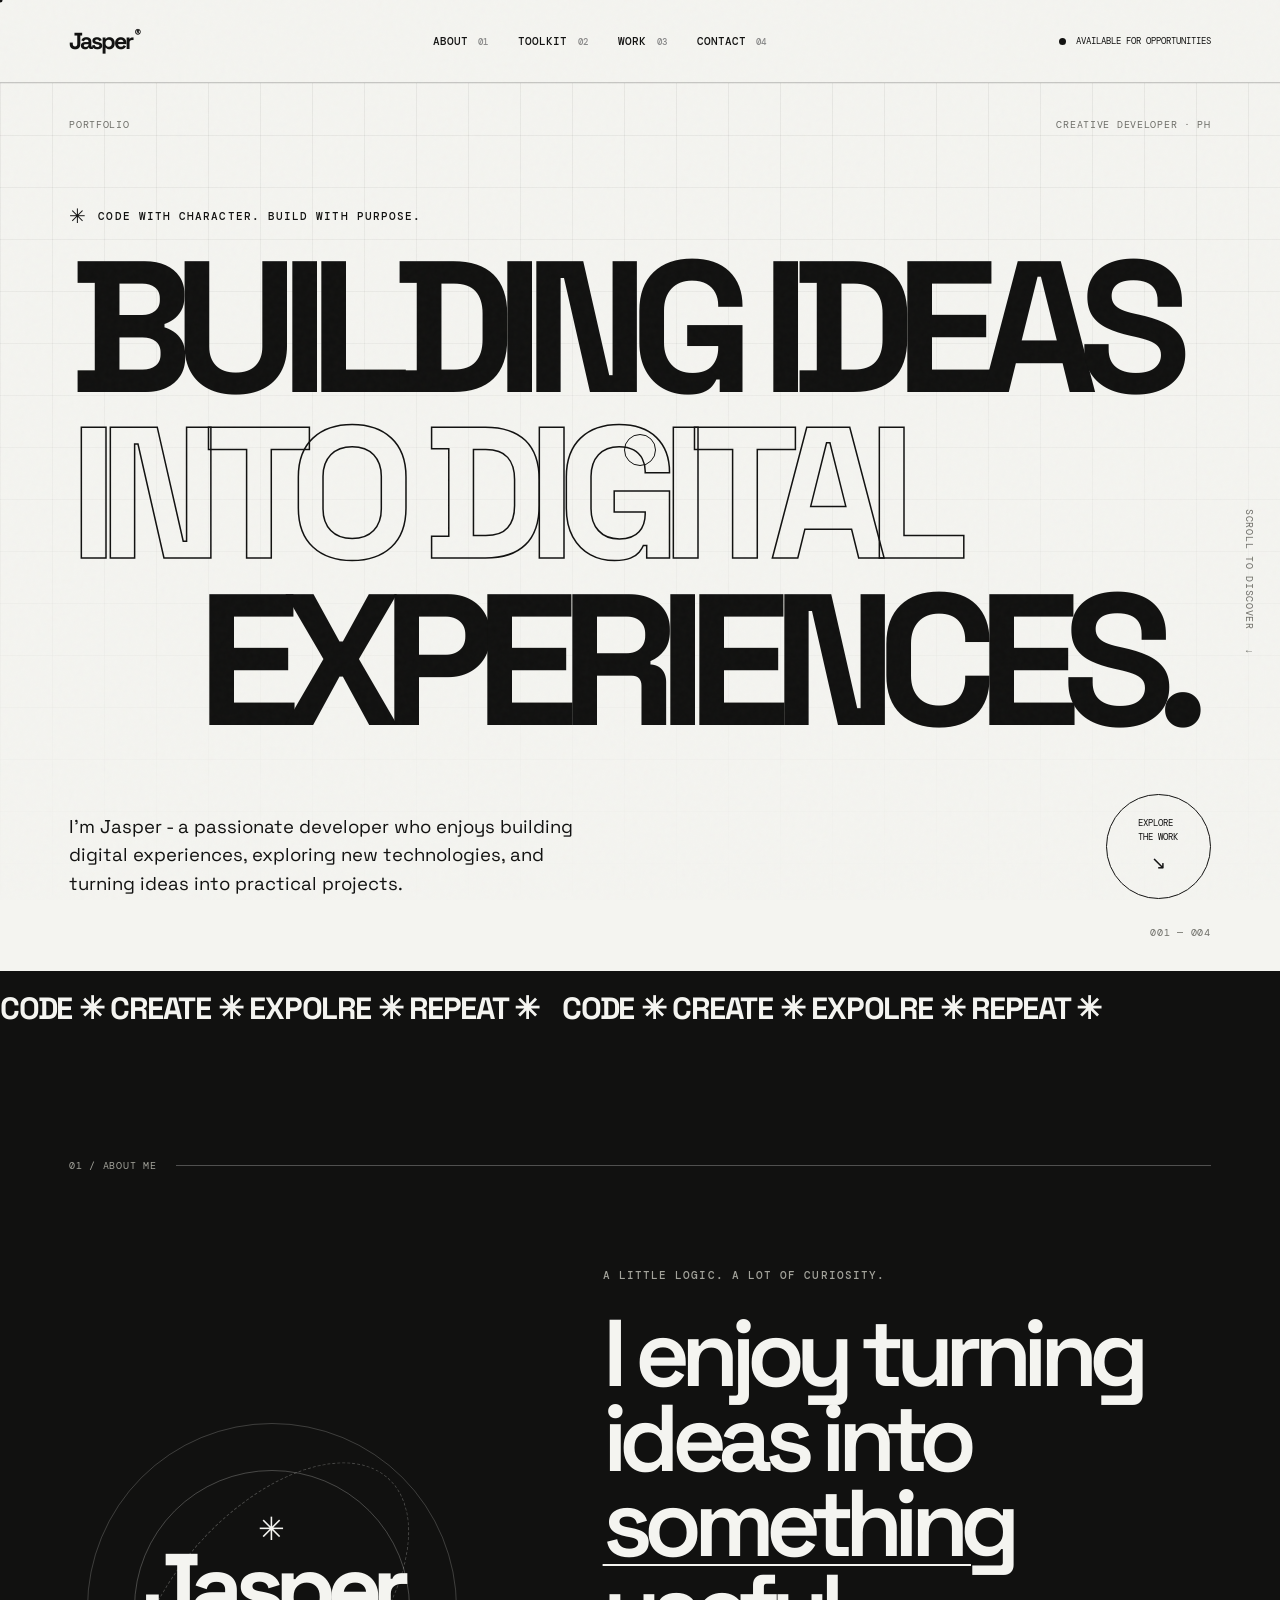
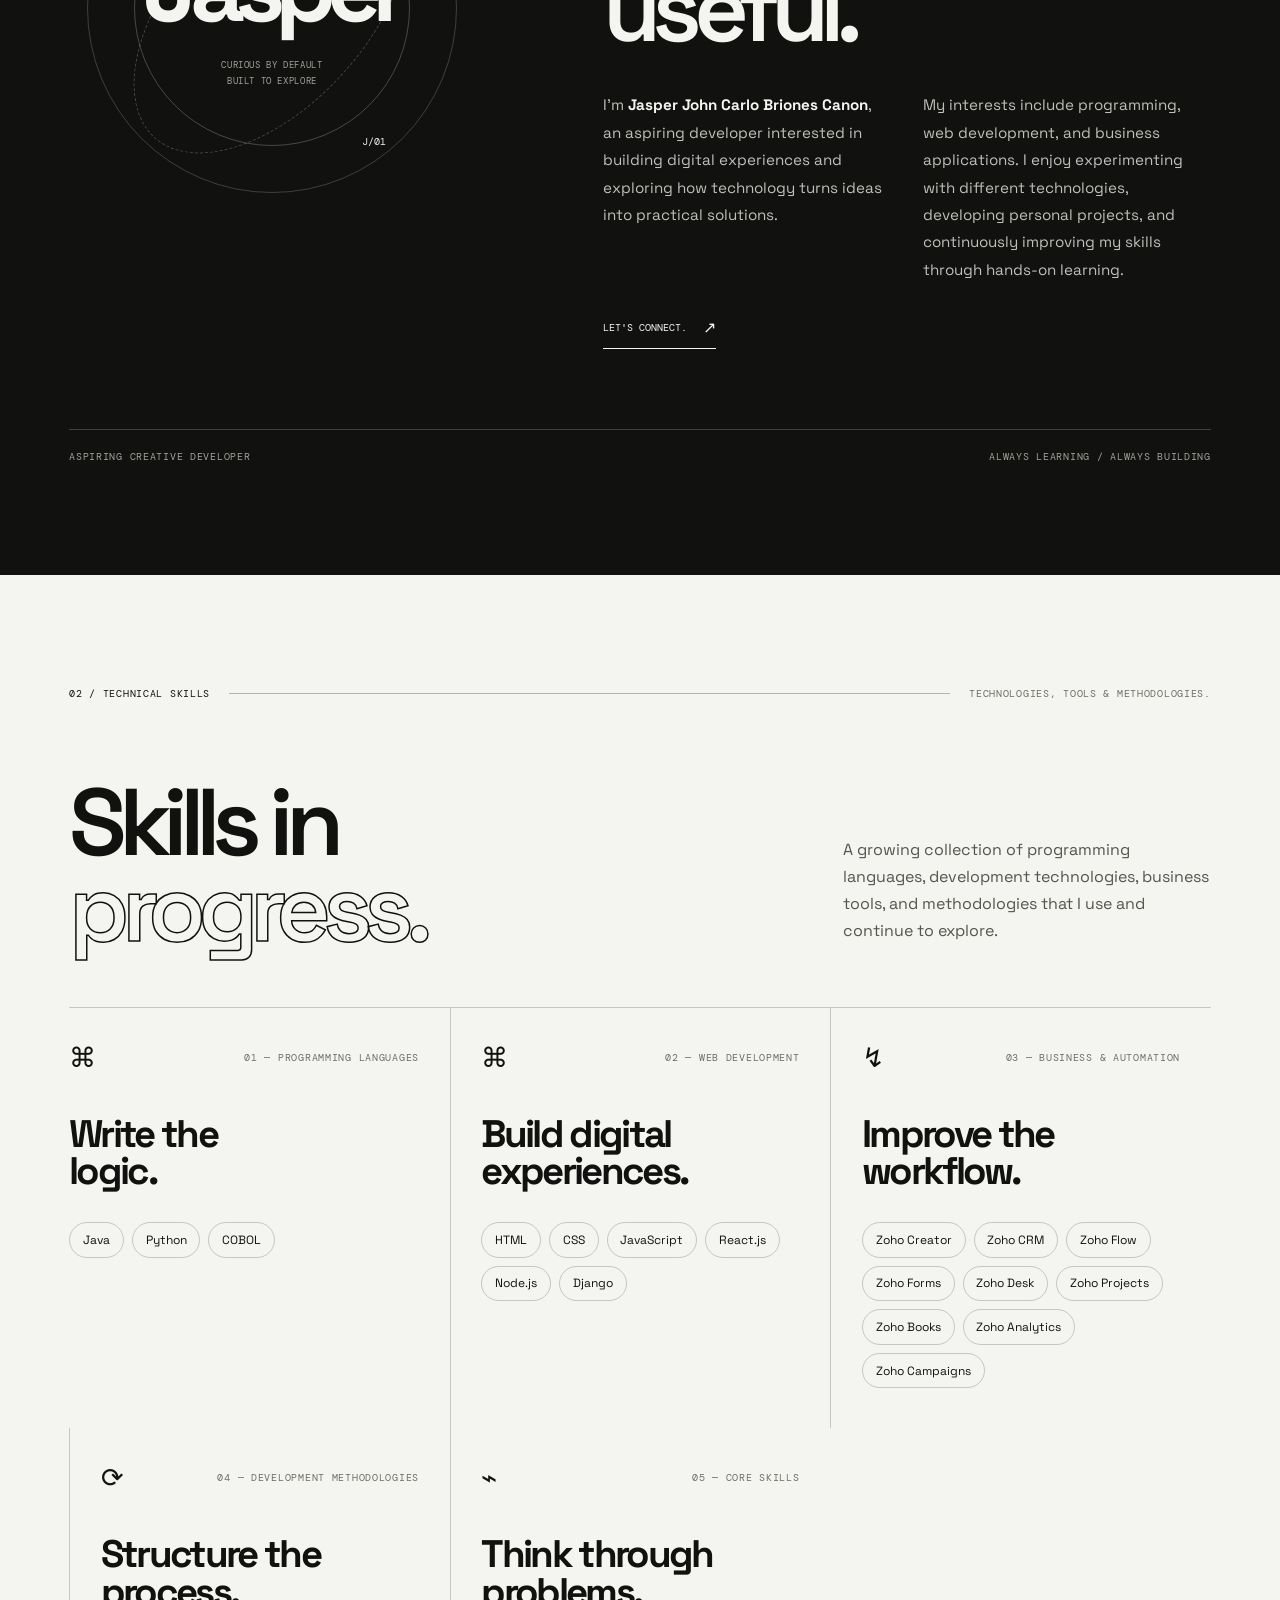
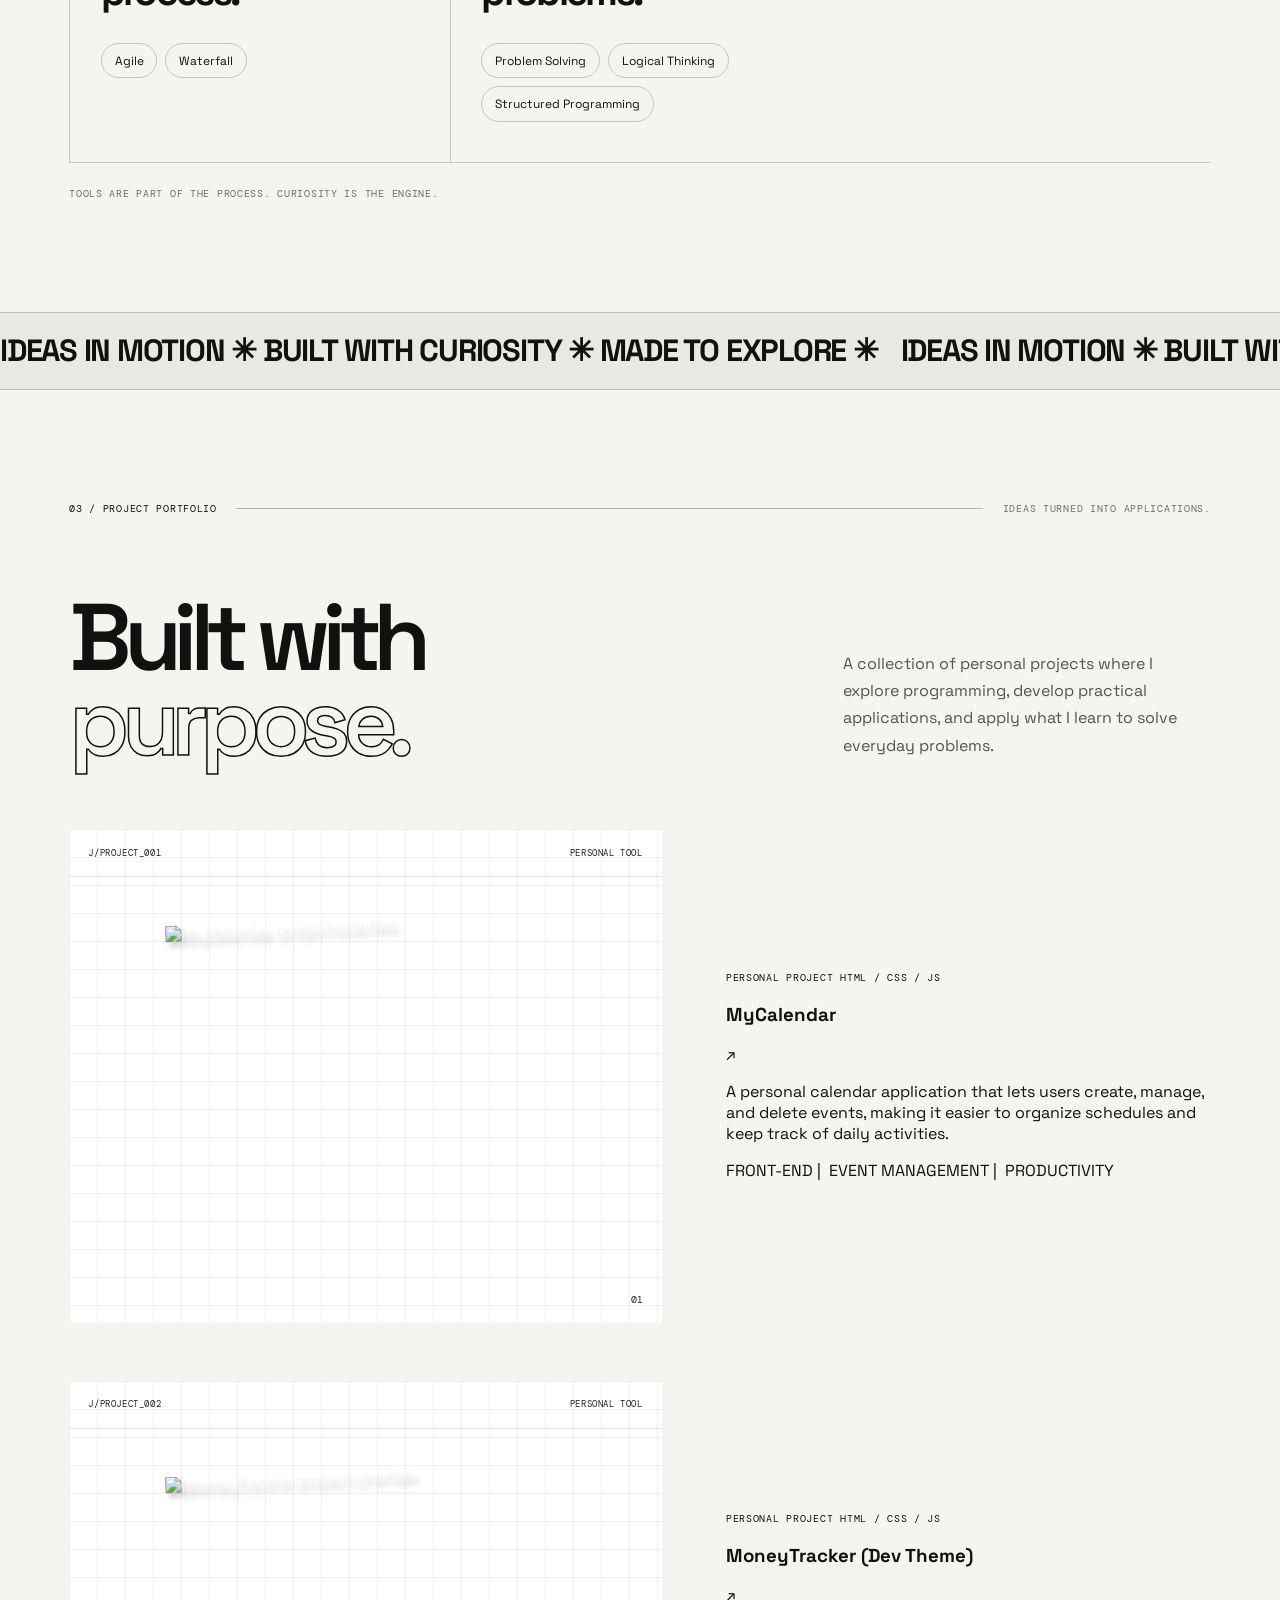
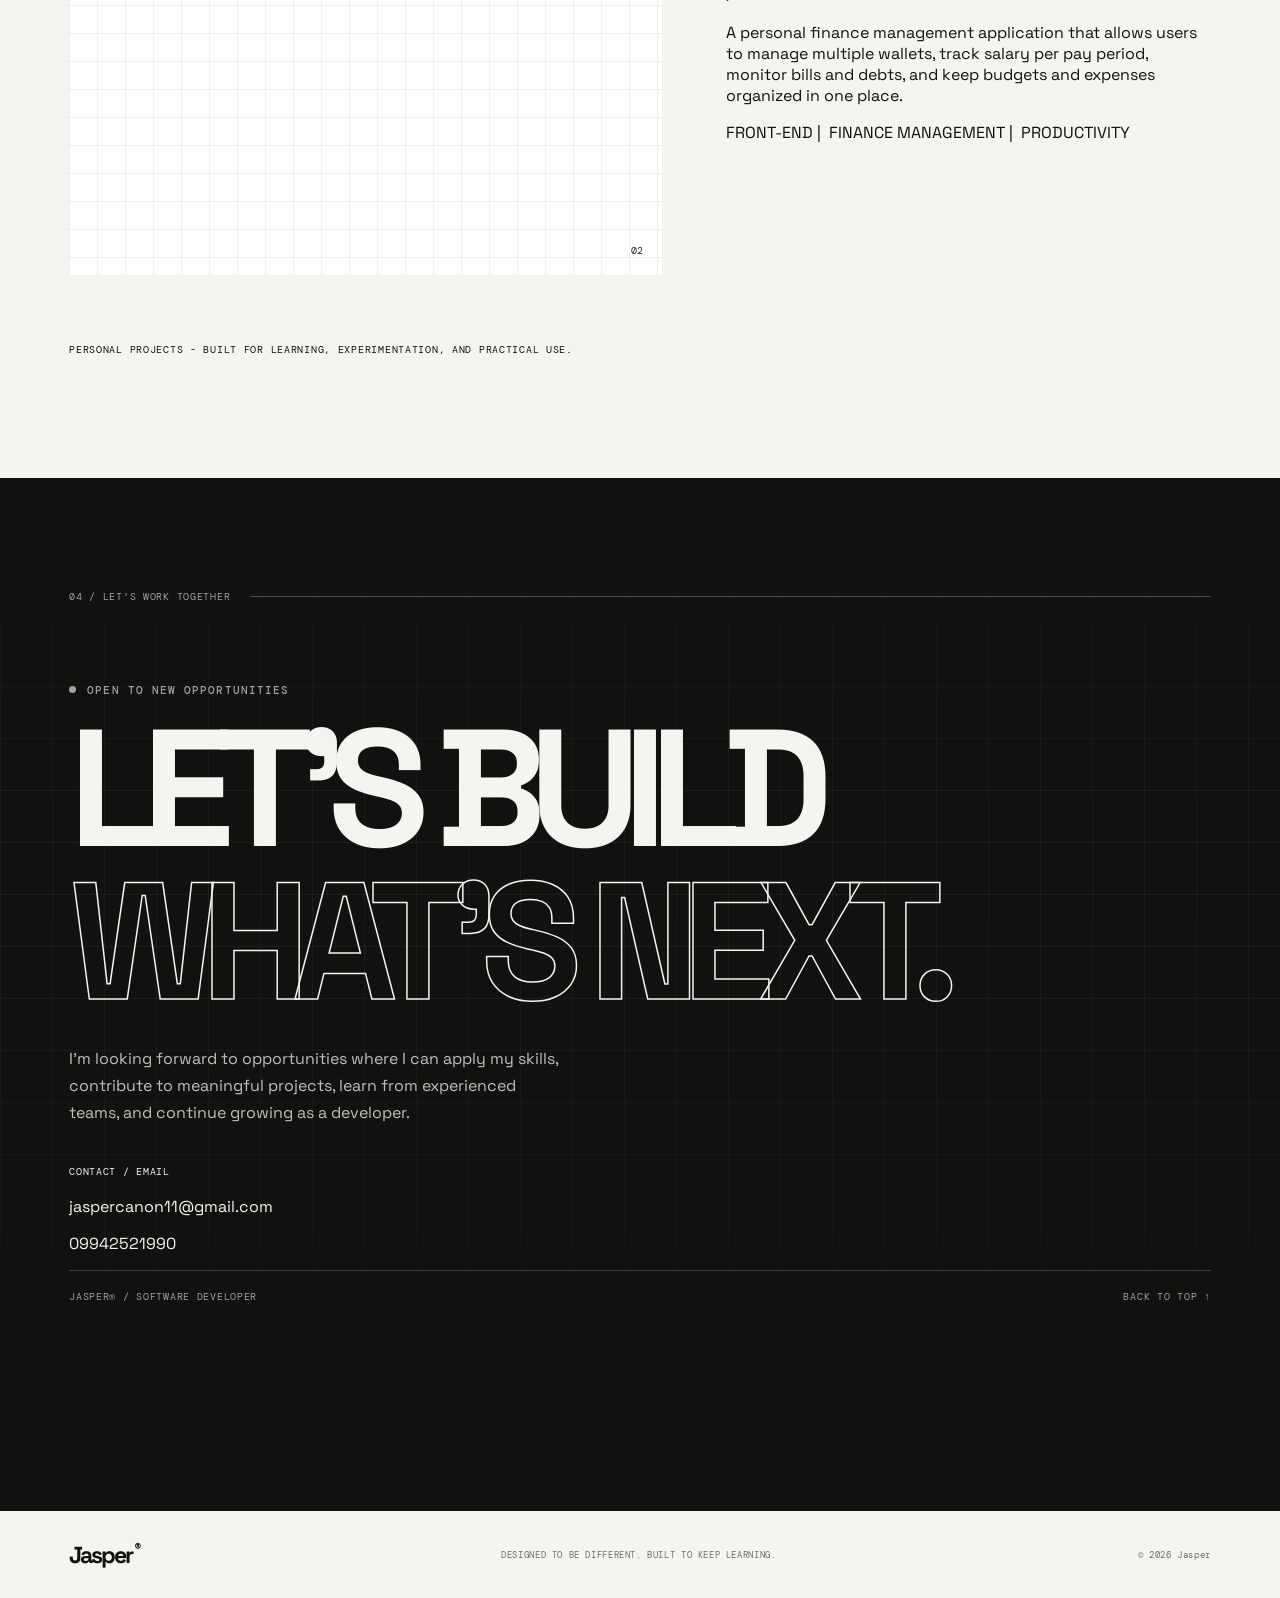
==== commit 3f23fa14: "Add files via upload" ====
--- a/index.html
+++ b/index.html
@@ -1,951 +1,391 @@
+
 <!DOCTYPE html>
 <html lang="en">
 <head>
-<meta charset="UTF-8"/>
-<meta name="viewport" content="width=device-width, initial-scale=1.0"/>
-<title>Jasper Canon — Software Developer</title>
-<link href="https://fonts.googleapis.com/css2?family=DM+Sans:opsz,wght@9..40,300;9..40,400;9..40,500;9..40,600&family=DM+Mono:wght@400;500&display=swap" rel="stylesheet"/>
-<style>
-:root{
-  --bg:#0d0d0d;
-  --bg2:#111111;
-  --bg3:#161616;
-  --border:#242424;
-  --border-h:#333333;
-  --text:#e8e6e1;
-  --muted:#7a7670;
-  --hint:#3d3b38;
-  --white:#f5f3ee;
-  --green:#4ade80;
-  --green-p:rgba(74,222,128,0.07);
-  --green-b:rgba(74,222,128,0.15);
-  --code-bg:#0a0a0a;
-  --max:1120px;
-  --r:12px;
-  --rl:16px;
-}
-
-*{
-  margin:0;
-  padding:0;
-  box-sizing:border-box
-}
-
-html{
-  scroll-behavior:smooth
-}
-
-body{
-  font-family:'DM Sans',sans-serif;
-background:var(--bg);
-color:var(--text);
-line-height:1.65;
-font-size:15px;
--webkit-font-smoothing:antialiased
-}
-
-a{
-  text-decoration:none;
-  color:inherit
-}
-
-img{
-  max-width:100%;
-  display:block
-}
-
-.w{
-  width:min(93%,var(--max));
-  margin:0 auto
-}
-
-/* NAV */
-.nav{
-  position:sticky;
-  top:0;
-  z-index:200;
-  background:rgba(13,13,13,0.92);
-  backdrop-filter:blur(16px);
-  border-bottom:1px solid var(--border)
-}
-
-.ni{
-  display:flex;
-  align-items:center;
-  justify-content:space-between;
-  padding:16px 0
-}
-
-.brand{
-  font-size:0.97rem;
-  font-weight:600;
-  letter-spacing:-0.2px;
-  color:var(--white)
-}
-
-.brand b{
-  color:var(--green);
-  font-weight:600
-}
-
-.nl{
-  display:flex;
-  gap:28px
-}
-
-.nl a{
-  font-size:0.855rem;
-  color:var(--muted);
-  transition:color 0.18s
-}
-
-.nl a:hover{
-  color:var(--white)
-}
-
-/* HERO */
-.hero{
-  padding:80px 0 60px
-}
-
-.hg{
-  display:grid;grid-template-columns:1fr 400px;
-  gap:36px;
-  align-items:start
-}
-
-.badge{
-  display:inline-flex;
-  align-items:center;
-  gap:8px;
-  font-size:0.78rem;
-  font-weight:500;
-  color:var(--green);
-  letter-spacing:0.3px;
-  background:var(--green-p);
-  border:1px solid var(--green-b);
-  padding:5px 13px;
-  border-radius:999px;
-  margin-bottom:24px
-}
-
-.bd{
-  width:6px;
-  height:6px;
-  border-radius:50%;
-  background:var(--green);
-  animation:blink 2.2s ease-in-out infinite
-}
-
-@keyframes 
-blink{0%,100%{opacity:1}55%{opacity:0.25}}
-
-.hero h1{
-  font-size:clamp(2.2rem,4vw,3.7rem);
-  font-weight:600;
-  line-height:1.07;
-  letter-spacing:-2px;
-  margin-bottom:16px;
-  color:var(--white)
-}
-
-.hero h1 em{
-  font-style:normal;
-  color:var(--green)
-}
-
-.role{
-  font-family:'DM Mono',monospace;
-  font-size:0.79rem;
-  color:var(--muted);
-  margin-bottom:14px;
-  letter-spacing:0.3px
-}
-
-.hdesc{
-  font-size:0.93rem;
-  color:var(--muted);
-  max-width:540px;line-height:1.72;
-  margin-bottom:28px
-}
-
-.cta{
-  display:flex;gap:10px;
-  flex-wrap:wrap;
-  margin-bottom:38px
-}
-
-.btn{
-  padding:10px 20px;
-  border-radius:var(--r);
-  font-size:0.855rem;
-  font-weight:500;cursor:pointer;
-  transition:all 0.18s;
-  display:inline-flex;
-  align-items:center;
-  gap:7px
-}
-
-.bs{
-  background:var(--green);
-  color:#050505;
-  border:1px solid var(--green)
-}
-
-.bs:hover{
-  background:#86efac
-}
-
-.bg{
-  background:transparent;
-  color:var(--text);
-  border:1px solid var(--border)
-}
-
-.bg:hover{
-  border-color:var(--border-h);
-  color:var(--white)
-}
-
-.mets{
-  display:grid;
-  grid-template-columns:repeat(3,1fr);
-  border:1px solid var(--border);
-  border-radius:var(--rl);
-  overflow:hidden;
-  background:var(--border);
-  gap:1px
-}
-
-.met{
-  background:var(--bg2);
-  padding:16px 18px
-}
-
-.met strong{
-  display:block;
-  font-size:0.95rem;
-  font-weight:600;
-  margin-bottom:3px;
-  letter-spacing:-0.3px;
-  color:var(--white)
-}
-
-.met span{
-  font-size:0.79rem;
-  color:var(--muted)
-}
-
-/* CODE CARD */
-.cc{
-  background:var(--code-bg);
-  border-radius:var(--rl);
-  overflow:hidden;
-  border:1px solid var(--border)
-}
-
-.cb{
-  display:flex;
-  align-items:center;
-  justify-content:space-between;
-  padding:11px 16px;
-  border-bottom:1px solid var(--border);
-  background:rgba(255,255,255,0.02)
-}
-
-.cds{
-  display:flex;
-  gap:6px
-}
-
-.cd{
-  width:10px;
-  height:10px;
-  border-radius:50%
-}
-
-.cd:nth-child(1){
-  background:#ff5f57
-}
-
-  .cd:nth-child(2){
-    background:#ffc12f
-  }
-
-    .cd:nth-child(3){
-      background:#28c840
-    }
-
-.cf{
-  font-family:'DM Mono',monospace;
-  font-size:0.73rem;
-  color:#404040
-}
-
-.co{
-  padding:20px 22px 24px;
-  font-family:'DM Mono',monospace;
-  font-size:0.8rem;
-  line-height:1.95;
-  white-space:pre
-}
-
-/* Deluge syntax colors */
-.kw  { color: #82b0e0 }   /* keywords: void, if, for, return */
-.fn  { color: var(--green) }  /* built-in functions: info, input */
-.var { color: #e8e6e1 }   /* variable names */
-.st  { color: #a3c98a }   /* strings */
-.num { color: #e8b566 }   /* numbers */
-.cm  { color: #333830 }   /* comments */
-.op  { color: #7a9fcc }   /* operators: = + . */
-.br  { color: #666 }      /* brackets / braces */
-
-.wc{
-  margin-top:14px;
-  background:var(--bg2);
-  border:1px solid var(--border);
-  border-radius:var(--rl);
-  padding:18px 20px
-}
-
-.wc h4{
-  font-size:0.855rem;font-weight:600;
-  margin-bottom:5px;
-  color:var(--white)
-}
-
-.wc p{
-  font-size:0.84rem;
-  color:var(--muted);
-  line-height:1.65
-}
-
-/* DIVIDER */
-.dv{
-  border:none;
-  border-top:1px solid var(--border)
-}
-
-/* SECTIONS */
-section{
-  padding:58px 0
-}
-
-.sl{
-  font-family:'DM Mono',monospace;
-  font-size:0.72rem;
-  color:var(--green);
-  letter-spacing:1.6px;
-  text-transform:uppercase;
-  margin-bottom:8px
-}
-
-.st2{
-  font-size:clamp(1.55rem,2.8vw,2.1rem);
-  font-weight:600;
-  letter-spacing:-0.9px;
-  margin-bottom:5px;
-  color:var(--white)
-}
-
-.sd{
-  font-size:0.89rem;
-  color:var(--muted);
-  max-width:560px
-}
-
-.sh{
-  margin-bottom:30px
-}
-
-/* ABOUT */
-.ag{
-  display:grid;
-  grid-template-columns:1.1fr 0.9fr;
-  gap:18px
-}
-
-.card{
-  background:var(--bg2);
-  border:1px solid var(--border);
-  border-radius:var(--rl);
-  padding:26px 28px
-}
-
-.card p{
-  font-size:0.9rem;
-  color:var(--muted);
-  line-height:1.72
-}
-
-.card p+p{margin-top:12px}
-
-.fl{
-  list-style:none;
-  display:flex;
-  flex-direction:column;
-  gap:10px
-}
-
-.fl li{
-  display:flex;
-  align-items:flex-start;
-  gap:10px;
-  padding:12px 14px;
-  background:var(--bg3);
-  border:1px solid var(--border);
-  border-radius:var(--r);
-  font-size:0.86rem;color:var(--muted);
-  line-height:1.55
-}
-
-.fi{
-  width:26px;
-  height:26px;
-  flex-shrink:0;
-  background:var(--green-p);
-  border:1px solid var(--green-b);
-  border-radius:8px;
-  display:flex;
-  align-items:center;
-  justify-content:center;
-  font-size:0.72rem;
-  margin-top:1px
-}
-
-.fl strong{color:var(--white);
-  font-weight:600
-}
-
-/* STACK */
-.sg{
-  display:grid;
-  grid-template-columns:repeat(4,1fr);
-  gap:14px
-}
-
-.sk{
-  background:var(--bg2);
-  border:1px solid var(--border);
-  border-radius:var(--rl);
-  padding:20px 22px
-}
-
-.sk h4{
-  font-size:0.73rem;
-  font-weight:600;
-  letter-spacing:1px;
-  text-transform:uppercase;
-  color:var(--hint);
-  margin-bottom:12px;
-  border-bottom:1px solid var(--border);
-  padding-bottom:10px
-}
-
-.tags{
-  display:flex;
-  flex-wrap:wrap;
-  gap:7px
-}
-
-.tag{
-  font-size:0.79rem;
-  font-weight:500;
-  padding:4px 11px;
-  border-radius:999px;
-  background:var(--bg3);
-  border:1px solid var(--border);
-  color:#b8b5b0
-}
-
-/* PROJECTS */
-.pg{
-  display:grid;
-  grid-template-columns:repeat(2,1fr);
-  gap:18px
-}
-
-.proj{
-  background:var(--bg2);
-  border:1px solid var(--border);
-  border-radius:var(--rl);
-  overflow:hidden;
-  transition:transform 0.2s,border-color 0.2s
-}
-
-.proj:hover{
-  transform:translateY(-4px);
-  border-color:var(--border-h)
-}
-
-.ps{position:relative;
-  height:215px;
-  background:var(--bg3);
-  border-bottom:1px solid var(--border);
-  overflow:hidden;
-  display:flex;
-  align-items:center;
-  justify-content:center
-}
-
-.ps img{
-  position:absolute;
-  inset:0;width:100%;
-  height:100%;
-  object-fit:cover;
-  display:none
-}
-
-.ps img.active{
-  display:block
-}
-
-.pp{
-  font-family:'DM Mono',monospace;
-  font-size:0.72rem;
-  letter-spacing:1.2px;
-  text-transform:uppercase;
-  color:#2a2a2a
-}
-
-.sbn{
-  position:absolute;
-  top:50%;
-  transform:translateY(-50%);
-  background:rgba(0,0,0,0.7);
-  border:1px solid var(--border);
-  color:var(--text);
-  width:28px;
-  height:28px;
-  border-radius:50%;
-  cursor:pointer;
-  font-size:0.75rem;
-  z-index:2;
-  display:flex;
-  align-items:center;
-  justify-content:center;
-  transition:background 0.15s
-}
-
-.sbn:hover{
-  background:rgba(0,0,0,0.9)
-}
-
-.sbn.p{
-  left:8px
-}
-
-.sbn.n{
-  right:8px
-}
-
-.pb{
-  padding:20px 22px
-}
-.pt{
-  display:flex;
-  align-items:flex-start;
-  justify-content:space-between;
-  gap:10px;
-  margin-bottom:9px
-}
-
-.pt h3{
-  font-size:1rem;
-  font-weight:600;
-  letter-spacing:-0.3px;
-  color:var(--white)
-}
-
-.pty{
-  font-size:0.72rem;
-  font-weight:500;
-  padding:3px 10px;
-  border-radius:999px;
-  background:var(--green-p);
-  color:var(--green);
-  border:1px solid var(--green-b);
-  white-space:nowrap;
-  flex-shrink:0;
-  margin-top:2px
-}
-
-.pdesc{
-  font-size:0.855rem;
-  color:var(--muted);
-  line-height:1.65;
-  margin-bottom:13px
-}
-
-.ptech{
-  display:flex;
-  flex-wrap:wrap;
-  gap:6px;
-  margin-bottom:14px
-}
-
-.pl{
-  font-size:0.83rem;
-  font-weight:500;
-  color:var(--green);
-  display:inline-flex;
-  align-items:center;
-  gap:3px;
-  transition:color 0.15s;
-  font-family:'DM Mono',monospace
-}
-
-.pl::after{
-  content:'↗';
-  font-size:0.72rem;
-  opacity:0.6
-}
-
-.pl:hover{
-  color:#86efac
-}
-
-/* CONTACT */
-.cw{background:var(--bg2);
-  border:1px solid var(--border);
-  border-radius:20px;
-  padding:44px 48px;
-  display:flex;
-  align-items:center;
-  justify-content:space-between;
-  gap:30px;
-  position:relative;
-  overflow:hidden
-}
-
-.cw::before{
-  content:'';
-  position:absolute;
-  top:-60px;right:-60px;
-  width:260px;
-  height:260px;
-  border-radius:50%;
-  background:radial-gradient(circle,rgba(74,222,128,0.06),transparent 70%);
-  pointer-events:none
-}
-
-.cw h2{
-  font-size:clamp(1.3rem,2.4vw,1.9rem);
-  color:var(--white);
-  font-weight:600;
-  letter-spacing:-0.6px;
-  margin-bottom:8px
-}
-
-.cw p{
-  font-size:0.87rem;
-  color:var(--muted);
-  max-width:460px
-}
-
-.cpls{
-  display:flex;
-  flex-wrap:wrap;
-  gap:9px;
-  flex-shrink:0
-}
-
-.cp{
-  padding:9px 18px;
-  border-radius:var(--r);
-  font-size:0.84rem;
-  font-weight:500;
-  background:transparent;
-  border:1px solid var(--border);
-  color:var(--text);
-  transition:all 0.18s
-}
-
-.cp:hover{
-  border-color:var(--green);
-  color:var(--green)
-}
-
-footer{
-  padding:28px 0 42px;
-  text-align:center;
-  font-size:0.81rem;
-  color:var(--hint)
-}
-
-@media(max-width:1024px){
-  .hg,.ag,.sg{grid-template-columns:1fr}
-  .pg{grid-template-columns:1fr}
-  .mets{grid-template-columns:1fr}
-  .cw{flex-direction:column;align-items:flex-start}
-  .proj.full{max-width:100%!important}
-}
-
-@media(max-width:720px){
-  .nl{display:none}
-  .hero{padding:52px 0 40px}
-  .cw{padding:28px 24px}
-  .co{font-size:0.72rem}
-}
-
-</style>
+  <meta charset="UTF-8">
+  <meta name="viewport" content="width=device-width, initial-scale=1.0">
+  <meta name="theme-color" content="#f4f4f0">
+  <meta name="description" content="Jasper — creative developer building expressive websites, useful tools, and connected workflows.">
+  <title>Jasper® — Creative Developer</title>
+  <link rel="preconnect" href="https://fonts.googleapis.com">
+  <link rel="preconnect" href="https://fonts.gstatic.com" crossorigin>
+  <link href="https://fonts.googleapis.com/css2?family=DM+Mono:wght@400;500&family=Space+Grotesk:wght@400;500;600;700&display=swap" rel="stylesheet">
+  <link rel="stylesheet" href="style.css">
+  <script src="script.js" defer></script>
 </head>
 <body>
-
-<nav class="nav">
-  <div class="w ni">
-    <div class="brand">Jasper <b>Canon</b></div>
-    <div class="nl">
-      <a href="#about">About</a>
-      <a href="#stack">Stack</a>
-      <a href="#projects">Projects</a>
-      <a href="#contact">Contact</a>
-    </div>
+  <div class="cursor-dot" aria-hidden="true"></div>
+  <div class="cursor-ring" aria-hidden="true"></div>
+  <div class="noise" aria-hidden="true"></div>
+  <div class="progress-line" aria-hidden="true"></div>
+
+  <header class="site-header">
+    <a class="wordmark" href="#top">Jasper<span>®</span></a>
+
+    <button class="menu-toggle" aria-label="Open navigation" aria-expanded="false">
+      <span></span><span></span>
+    </button>
+
+    <nav class="nav" aria-label="Main navigation">
+      <a href="#about">ABOUT <span>01</span></a>
+      <a href="#toolkit">TOOLKIT <span>02</span></a>
+      <a href="#work">WORK <span>03</span></a>
+      <a href="#contact">CONTACT <span>04</span></a>
+    </nav>
+
+    <a class="header-availability" href="#contact">
+      <span class="status-dot"></span> AVAILABLE FOR OPPORTUNITIES
+    </a>
+  </header>
+
+  <main id="top">
+    <section class="hero section-light">
+      <div class="hero-grid" aria-hidden="true"></div>
+
+      <div class="hero-topline mono">
+        <span>PORTFOLIO</span>
+        <span>CREATIVE DEVELOPER · PH</span>
+      </div>
+
+      <div class="hero-copy">
+        <p class="eyebrow">
+          <span class="eyebrow-mark">✳</span>
+          CODE WITH CHARACTER. BUILD WITH PURPOSE.
+        </p>
+
+        <h1 class="hero-title">
+          <span class="title-line">BUILDING IDEAS</span>
+          <span class="title-line title-outline">INTO DIGITAL</span>
+          <span class="title-line title-offset">EXPERIENCES<span class="period">.</span></span>
+        </h1>
+
+        <div class="hero-bottom">
+          <p class="hero-description">
+           I'm Jasper - a passionate developer who enjoys building digital experiences, 
+           exploring new technologies, and turning ideas into practical projects.
+          </p>
+
+          <a class="round-link" href="#work" aria-label="Explore selected work">
+            <span>EXPLORE<br>THE WORK</span>
+            <b>↘</b>
+          </a>
+        </div>
+      </div>
+
+      <div class="hero-side-label mono">SCROLL TO DISCOVER <span>↓</span></div>
+      <div class="hero-index mono">001 — 004</div>
+    </section>
+
+    <div class="ticker ticker-dark">
+      <div class="ticker-track">
+        <span>CODE ✳ CREATE ✳ EXPOLRE ✳ REPEAT ✳&nbsp;</span>
+        <span aria-hidden="true">CODE ✳ CREATE ✳ EXPOLRE ✳ REPEAT ✳&nbsp;</span>
+      </div>
+    </div>
+
+    <section class="about section-dark section-pad" id="about">
+      <div class="section-heading reveal">
+        <span class="section-kicker mono">01 / ABOUT ME</span>
+        <span class="heading-rule"></span>
+      </div>
+
+      <div class="about-layout">
+        <div class="about-stamp reveal">
+          <div class="stamp-orbit orbit-one"></div>
+          <div class="stamp-orbit orbit-two"></div>
+          <span class="stamp-star">✳</span>
+          <span class="stamp-name">Jasper</span>
+          <span class="stamp-caption mono">CURIOUS BY DEFAULT<br>BUILT TO EXPLORE</span>
+          <span class="stamp-number">J/01</span>
+        </div>
+
+        <div class="about-content reveal">
+          <p class="eyebrow eyebrow-light">A LITTLE LOGIC. A LOT OF CURIOSITY.</p>
+
+          <h2 class="section-title">
+            I enjoy turning<br>ideas into <span class="underline-word">something</span><br>useful.
+          </h2>
+
+          <div class="about-text-grid">
+            <p>
+               I'm <strong>Jasper John Carlo Briones Canon</strong>,
+               an aspiring developer interested in building digital
+               experiences and exploring how technology turns ideas
+               into practical solutions.
+            </p>
+            <p>
+              My interests include programming, web development,
+              and business applications. I enjoy experimenting
+              with different technologies, developing personal
+              projects, and continuously improving my skills
+              through hands-on learning.
+            </p>
+          </div>
+
+          <a class="text-link" href="#contact">
+            LET'S CONNECT. <span>↗</span>
+          </a>
+        </div>
+      </div>
+
+      <div class="about-foot mono">
+      <span>ASPIRING CREATIVE DEVELOPER</span>
+      <span>ALWAYS LEARNING / ALWAYS BUILDING</span>
+      </div>
+      </section>
+
+    <section class="toolkit section-light section-pad" id="toolkit">
+      <div class="section-heading reveal">
+        <span class="section-kicker mono">02 / TECHNICAL SKILLS</span>
+        <span class="heading-rule"></span>
+        <span class="section-note mono">TECHNOLOGIES, TOOLS & METHODOLOGIES.</span>
+      </div>
+
+      <div class="toolkit-intro reveal">
+        <h2 class="section-title">
+          Skills in<br><span class="title-outline-dark">progress.</span>
+        </h2>
+        <p>
+           A growing collection of programming languages,
+           development technologies, business tools, and
+           methodologies that I use and continue to explore.
+        </p>
+      </div>
+
+      
+<div class="skill-groups">
+  <article class="skill-group reveal">
+    <div class="skill-group-top">
+      <span class="skill-symbol">⌘</span>
+      <span class="mono">01 — PROGRAMMING LANGUAGES</span>
+    </div>
+    <h3>Write the<br>logic.</h3>
+    <div class="skill-tags">
+      <span>Java</span>
+      <span>Python</span>
+      <span>COBOL</span>
+    </div>
+  </article>
+
+  <article class="skill-group reveal">
+    <div class="skill-group-top">
+      <span class="skill-symbol">⌘</span>
+      <span class="mono">02 — WEB DEVELOPMENT</span>
+    </div>
+    <h3>Build digital<br>experiences.</h3>
+    <div class="skill-tags">
+      <span>HTML</span>
+      <span>CSS</span>
+      <span>JavaScript</span>
+      <span>React.js</span>
+      <span>Node.js</span>
+      <span>Django</span>
+    </div>
+  </article>
+
+  <article class="skill-group reveal">
+    <div class="skill-group-top">
+      <span class="skill-symbol">↯</span>
+      <span class="mono">03 — BUSINESS & AUTOMATION</span>
+    </div>
+    <h3>Improve the<br>workflow.</h3>
+    <div class="skill-tags">
+      <span>Zoho Creator</span>
+      <span>Zoho CRM</span>
+      <span>Zoho Flow</span>
+      <span>Zoho Forms</span>
+      <span>Zoho Desk</span>
+      <span>Zoho Projects</span>
+      <span>Zoho Books</span>
+      <span>Zoho Analytics</span>
+      <span>Zoho Campaigns</span>
+    </div>
+  </article>
+  
+  <article class="skill-group reveal">
+  <div class="skill-group-top">
+    <span class="skill-symbol">⟳</span>
+    <span class="mono">04 — DEVELOPMENT METHODOLOGIES</span>
   </div>
-</nav>
-
-<header class="hero">
-  <div class="w hg">
-    <div>
-      <div class="badge"><span class="bd"></span>Open to opportunities</div>
-      <h1>Building systems that are<br><em>practical, clean,</em><br>and professional.</h1>
-      <p class="role">Software Developer · Zoho Developer · Java · Web Development · COBOL</p>
-      <p class="hdesc">I build business automation solutions, web applications, and backend systems using Java, Zoho, and modern web technologies — focused on efficiency, usability, and real-world impact.</p>
-      <div class="cta">
-        <a href="#projects" class="btn bs">View Projects</a>
-        <a href="#contact" class="btn bg">Contact Me</a>
-      </div>
-      <div class="mets">
-        <div class="met"><strong>4 Years</strong><span>Development experience</span></div>
-        <div class="met"><strong>Java · PHP · COBOL</strong><span>Backend &amp; programming</span></div>
-        <div class="met"><strong>Zoho Suite</strong><span>Automation &amp; CRM systems</span></div>
-      </div>
-    </div>
-
-    <!-- DELUGE CODE CARD -->
-    <div>
-      <div class="cc">
-        <div class="cb">
-          <div class="cds"><div class="cd"></div><div class="cd"></div><div class="cd"></div></div>
-          <span class="cf">developer_profile.dg</span>
-        </div>
-        <div class="co"><span class="cm">// Developer Profile — Deluge Script</span>
-
-<span class="var">name</span> <span class="op">=</span> <span class="st">"Jasper John Carlo Canon"</span><span class="op">;</span>
-<span class="var">role</span> <span class="op">=</span> <span class="st">"Software Developer"</span><span class="op">;</span>
-
-<span class="var">stack</span> <span class="op">=</span> <span class="br">{</span><span class="st">"Java"</span><span class="op">,</span> <span class="st">"PHP"</span><span class="op">,</span> <span class="st">"MySQL"</span><span class="op">,</span> <span class="st">"Zoho"</span><span class="br">}</span><span class="op">;</span>
-<span class="var">focus</span> <span class="op">=</span> <span class="st">"Automation &amp; Web Systems"</span><span class="op">;</span>
-
-<span class="kw">for each</span> <span class="var">tech</span> <span class="kw">in</span> <span class="var">stack</span>
-<span class="br">{</span>
-  <span class="fn">info</span> <span class="st">"Stack: "</span> <span class="op">+</span> <span class="var">tech</span><span class="op">;</span>
-<span class="br">}</span>
-
-<span class="fn">info</span> <span class="st">"Focus: "</span> <span class="op">+</span> <span class="var">focus</span><span class="op">;</span>
-<span class="fn">info</span> <span class="st">"Build something useful."</span><span class="op">;</span></div>
-      </div>
-      <div class="wc">
-        <h4>What I bring</h4>
-        <p>A balanced profile across web development, automation, and system logic — with projects that show both technical execution and practical business value.</p>
-      </div>
-    </div>
+  <h3>Structure the<br>process.</h3>
+  <div class="skill-tags">
+    <span>Agile</span>
+    <span>Waterfall</span>
   </div>
-</header>
-
-<hr class="dv"/>
-
-<section id="about">
-  <div class="w">
-    <div class="sh">
-      <p class="sl">01 — About</p>
-      <h2 class="st2">About Me</h2>
-      <p class="sd">Technical background and real-world application work, in brief.</p>
-    </div>
-    <div class="ag">
-      <div class="card">
-        <p>Software Developer with experience in Java, COBOL, web development, and Zoho-based business automation. I build backend systems, internal tools, and CRM workflows that improve business processes and efficiency.</p>
-        <p>I enjoy creating solutions that are not only functional, but also clean, efficient, and easy to use. My goal is to build software that solves real problems and adds measurable value to users and teams.</p>
-      </div>
-      <div class="card" style="padding:22px 24px">
-        <ul class="fl">
-          <li><div class="fi">🌐</div><div><strong>Web Development</strong> — PHP, MySQL, and JavaScript-based applications</div></li>
-          <li><div class="fi">⚙️</div><div><strong>Automation</strong> — Zoho Creator, Deluge scripting, CRM workflows</div></li>
-          <li><div class="fi">💻</div><div><strong>Backend &amp; Programming</strong> — Java and COBOL with strong system logic</div></li>
-          <li><div class="fi">🎯</div><div><strong>Approach</strong> — Clean, maintainable, business-focused systems</div></li>
-        </ul>
-      </div>
-    </div>
+</article>
+
+<article class="skill-group reveal">
+    <div class="skill-group-top">
+      <span class="skill-symbol">⌁</span>
+      <span class="mono">05 — CORE SKILLS</span>
+    </div>
+    <h3>Think through<br>problems.</h3>
+    <div class="skill-tags">
+      <span>Problem Solving</span>
+      <span>Logical Thinking</span>
+      <span>Structured Programming</span>
+    </div>
+  </article>
+</div>
+
+
+      <p class="toolkit-foot mono">
+        TOOLS ARE PART OF THE PROCESS. CURIOSITY IS THE ENGINE.
+      </p>
+    </section>
+
+    <div class="ticker ticker-light">
+      <div class="ticker-track ticker-track-reverse">
+        <span>IDEAS IN MOTION ✳ BUILT WITH CURIOSITY ✳ MADE TO EXPLORE ✳&nbsp;</span>
+        <span aria-hidden="true">IDEAS IN MOTION ✳ BUILT WITH CURIOSITY ✳ MADE TO EXPLORE ✳&nbsp;</span>
+      </div>
+    </div>
+
+    <section class="work section-light section-pad" id="work">
+      <div class="section-heading reveal">
+        <span class="section-kicker mono">03 / PROJECT PORTFOLIO</span>
+        <span class="heading-rule"></span>
+        <span class="section-note mono">IDEAS TURNED INTO APPLICATIONS.</span>
+      </div>
+
+      <div class="work-heading reveal">
+        <h2 class="section-title">
+          Built with<br><span class="title-outline-dark">purpose.</span>
+        </h2>
+        <p>
+          A collection of personal projects where I explore
+          programming, develop practical applications, and
+          apply what I learn to solve everyday problems.
+        </p>
+      </div>
+
+      <div class="project-list">
+        <article class="project-card project-feature reveal">
+          <div class="project-visual calendar-visual">
+            <div class="visual-top mono">
+              <span>J/PROJECT_001</span><span>PERSONAL TOOL</span>
+            </div>
+
+            <!-- Image replacing the coded calendar interface -->
+            <img class="project-img" src="images/mycalendar.png" alt="MyCalendar project preview">
+
+            <span class="visual-index">01</span>
+          </div>
+
+          <div class="project-info">
+            <div class="project-meta mono">
+              <span>PERSONAL PROJECT</span>
+              <span>HTML / CSS / JS</span>
+            </div>
+            <div class="project-title-row">
+              <h3>MyCalendar</h3><span class="project-arrow">↗</span>
+            </div>
+            <p>
+               A personal calendar application that lets users create,
+               manage, and delete events, making it easier to organize
+               schedules and keep track of daily activities.
+            </p>
+            <div class="project-tags">
+              <span>FRONT-END |</span> 
+              <span>EVENT MANAGEMENT |</span>
+              <span>PRODUCTIVITY</span>
+            </div>
+          </div>
+        </article>
+
+       <!-- PROJECT 02: MONEYTRACKER -->
+<article class="project-card project-feature reveal">
+  <div class="project-visual calendar-visual">
+    <div class="visual-top mono">
+      <span>J/PROJECT_002</span><span>PERSONAL TOOL</span>
+    </div>
+
+    <img
+      class="project-img"
+      src="images/moneytracker.png"
+      alt="MoneyTracker project preview"
+    >
+
+    <span class="visual-index">02</span>
   </div>
-</section>
-
-<hr class="dv"/>
-
-<section id="stack">
-  <div class="w">
-    <div class="sh">
-      <p class="sl">02 — Stack</p>
-      <h2 class="st2">Tech Stack</h2>
-      <p class="sd">Core technologies and tools I use to build applications, automation, and systems.</p>
-    </div>
-    <div class="sg">
-      <div class="sk"><h4>Frontend</h4><div class="tags"><span class="tag">HTML</span><span class="tag">CSS</span><span class="tag">JavaScript</span></div></div>
-      <div class="sk"><h4>Backend</h4><div class="tags"><span class="tag">PHP</span><span class="tag">Java</span><span class="tag">COBOL</span></div></div>
-      <div class="sk"><h4>Database</h4><div class="tags"><span class="tag">MySQL</span><span class="tag">PHPMyAdmin</span></div></div>
-      <div class="sk"><h4>Tools &amp; Platforms</h4><div class="tags"><span class="tag">Zoho Creator</span><span class="tag">Zoho CRM</span><span class="tag">Zoho Flow</span><span class="tag">Zoho Books</span><span class="tag">Zoho Projects</span><span class="tag">Deluge Script</span><span class="tag">GitHub</span><span class="tag">VS Code</span></div></div>
+
+  <div class="project-info">
+    <div class="project-meta mono">
+      <span>PERSONAL PROJECT</span>
+      <span>HTML / CSS / JS</span>
+    </div>
+
+    <div class="project-title-row">
+      <h3>MoneyTracker (Dev Theme)</h3><span class="project-arrow">↗</span>
+    </div>
+
+    <p>
+      A personal finance management application that allows users
+      to manage multiple wallets, track salary per pay period,
+      monitor bills and debts, and keep budgets and expenses
+      organized in one place.
+    </p>
+
+    <div class="project-tags">
+      <span>FRONT-END |</span>
+      <span>FINANCE MANAGEMENT |</span>
+      <span>PRODUCTIVITY</span>
     </div>
   </div>
-</section>
-
-<hr class="dv"/>
-
-<section id="projects">
-  <div class="w">
-    <div class="sh">
-      <p class="sl">03 — Work</p>
-      <h2 class="st2">Featured Projects</h2>
-      <p class="sd">Selected work highlighting web development, automation, and programming fundamentals.</p>
-    </div>
-    <div class="pg">
-
-      <article class="proj">
-        <div class="ps" id="s-mt">
-          <img src="money-tracker-1.PNG" class="mt active" alt=""/>
-          <img src="money-tracker-2.PNG" class="mt" alt=""/>
-          <img src="money-tracker-3.PNG" class="mt" alt=""/>
-          <img src="money-tracker-4.PNG" class="mt" alt=""/>
-          <img src="money-tracker-5.PNG" class="mt" alt=""/>
-          <span class="pp">money-tracker</span>
-          <button class="sbn p" onclick="slide('mt',-1)">&#8249;</button>
-          <button class="sbn n" onclick="slide('mt',1)">&#8250;</button>
-        </div>
-        <div class="pb">
-          <div class="pt"><h3>Money Tracker</h3><span class="pty">Web App</span></div>
-          <p class="pdesc">A financial tracking web application for managing savings, debts, bills, and salary. Features a configurable 2-week cutoff-based budget allowance for structured expense tracking and financial discipline.</p>
-          <div class="ptech"><span class="tag">HTML</span><span class="tag">CSS</span><span class="tag">JavaScript</span></div>
-          <a class="pl" href="https://jaspercanon11.github.io/Money_Tracker/" target="_blank">github.com/JasperCanon11</a>
-        </div>
-      </article>
-
-      <article class="proj">
-        <div class="ps" id="s-zoho">
-          <img src="zoho-1.PNG" class="zoho active" alt=""/>
-          <img src="zoho-2.PNG" class="zoho" alt=""/>
-          <img src="zoho-3.PNG" class="zoho" alt=""/>
-          <img src="zoho-4.PNG" class="zoho" alt=""/>
-          <img src="zoho-5.PNG" class="zoho" alt=""/>
-          <img src="zoho-6.PNG" class="zoho" alt=""/>
-          <img src="zoho-7.PNG" class="zoho" alt=""/>
-          <span class="pp">zoho-creator-apps</span>
-          <button class="sbn p" onclick="slide('zoho',-1)">&#8249;</button>
-          <button class="sbn n" onclick="slide('zoho',1)">&#8250;</button>
-        </div>
-        <div class="pb">
-          <div class="pt"><h3>Zoho Creator Apps</h3><span class="pty">Zoho Creator</span></div>
-          <p class="pdesc">Internal business applications for the Sales team — travel itinerary and cash advance modules. Integrated reports into Zoho CRM via Zoho Flow for centralized data management and improved operational efficiency.</p>
-          <div class="ptech"><span class="tag">Zoho Creator</span><span class="tag">Zoho CRM</span><span class="tag">Zoho Flow</span><span class="tag">Deluge Script</span></div>
-          <a class="pl" href="https://jaspercanon11.github.io/Zoho-Project/" target="_blank">github.com/JasperCanon11</a>
-        </div>
-      </article>
-
-      <article class="proj">
-        <div class="ps" id="s-crm">
-          <img src="crm.png" class="crm active" alt=""/>
-          <img src="books.png" class="crm" alt=""/>
-          <img src="demo.png" class="crm" alt=""/>
-          <img src="flow.png" class="crm" alt=""/>
-          <span class="pp">zoho-crm-automation</span>
-          <button class="sbn p" onclick="slide('crm',-1)">&#8249;</button>
-          <button class="sbn n" onclick="slide('crm',1)">&#8250;</button>
-        </div>
-        <div class="pb">
-          <div class="pt"><h3>Zoho CRM Automation</h3><span class="pty">Automation</span></div>
-          <p class="pdesc">End-to-end automation triggered when a Deal is marked Closed Won in Zoho CRM. Automatically creates an invoice in Zoho Books, generates a project in Zoho Projects, and updates the CRM record — eliminating manual work across the sales-to-delivery lifecycle.</p>
-          <div class="ptech"><span class="tag">Zoho CRM</span><span class="tag">Zoho Books</span><span class="tag">Zoho Flow</span><span class="tag">Zoho Projects</span></div>
-          <a class="pl" href="https://jaspercanon11.github.io/Zoho-Automation/" target="_blank">github.com/JasperCanon11</a>
-        </div>
-      </article>
-
-      <article class="proj">
-        <div class="ps" id="s-java">
-          <img src="java-1.PNG" class="java active" alt=""/>
-          <img src="java-2.PNG" class="java" alt=""/>
-          <img src="java-3.PNG" class="java" alt=""/>
-          <img src="java-4.PNG" class="java" alt=""/>
-          <img src="java-5.PNG" class="java" alt=""/>
-          <span class="pp">attendance-system</span>
-          <button class="sbn p" onclick="slide('java',-1)">&#8249;</button>
-          <button class="sbn n" onclick="slide('java',1)">&#8250;</button>
-        </div>
-        <div class="pb">
-          <div class="pt"><h3>Attendance System</h3><span class="pty">Java</span></div>
-          <p class="pdesc">A Java console-based application for recording attendance, demonstrating programming logic, input handling, and structured output flow.</p>
-          <div class="ptech"><span class="tag">Java</span></div>
-          <a class="pl" href="https://jaspercanon11.github.io/Java/" target="_blank">github.com/JasperCanon11</a>
-        </div>
-      </article>
-
-      <article class="proj full" style="grid-column:1/-1;max-width:calc(50% - 9px)">
-        <div class="ps" id="s-php">
-          <img src="php-1.PNG" class="php active" alt=""/>
-          <img src="php-2.PNG" class="php" alt=""/>
-          <img src="php-3.PNG" class="php" alt=""/>
-          <span class="pp">php-borrowing-system</span>
-          <button class="sbn p" onclick="slide('php',-1)">&#8249;</button>
-          <button class="sbn n" onclick="slide('php',1)">&#8250;</button>
-        </div>
-        <div class="pb">
-          <div class="pt"><h3>PHP Web Project</h3><span class="pty">System</span></div>
-          <p class="pdesc">A laboratory inventory and borrowing management system with admin authentication, stock monitoring, and borrowing record tracking — featuring a centralized dashboard for item and user management.</p>
-          <div class="ptech"><span class="tag">PHP</span><span class="tag">PHPMyAdmin</span><span class="tag">HTML</span><span class="tag">CSS</span><span class="tag">JavaScript</span></div>
-          <a class="pl" href="https://jaspercanon11.github.io/PHP-Borrowing_Item/" target="_blank">github.com/JasperCanon11</a>
-        </div>
-      </article>
-
-    </div>
-  </div>
-</section>
-
-<hr class="dv"/>
-
-<section id="contact">
-  <div class="w">
-    <div class="cw">
-      <div>
-        <h2>Let's Build Efficient Systems That Matter</h2>
-        <p>Open to full-time roles, freelance projects, and collaborations in web development and automation.</p>
-      </div>
-      <div class="cpls">
-        <a class="cp" href="https://mail.google.com/mail/?view=cm&fs=1&to=jaspercanon11@gmail.com&su=Software%20Developer%20Opportunity" target="_blank">Email Me</a>
-        <a class="cp" href="https://github.com/JasperCanon11" target="_blank">GitHub</a>
-        <a class="cp" href="https://www.linkedin.com/in/jasper-john-carlo-briones-canon-b2625422a/" target="_blank">LinkedIn</a>
-      </div>
-    </div>
-  </div>
-</section>
-
-<footer>© Jasper John Carlo Canon — Software Developer</footer>
-
-<script>
-const st={};
-function slide(name,dir){
-  const imgs=document.querySelectorAll('.'+name);
-  if(!imgs.length)return;
-  if(st[name]===undefined)st[name]=0;
-  imgs[st[name]].classList.remove('active');
-  st[name]=(st[name]+dir+imgs.length)%imgs.length;
-  imgs[st[name]].classList.add('active');
-  const ph=imgs[0].closest('.ps')?.querySelector('.pp');
-  if(ph)ph.style.display='none';
-}
-document.querySelectorAll('.ps img').forEach(img=>{
-  const hide=()=>{
-    const ph=img.closest('.ps')?.querySelector('.pp');
-    if(ph)ph.style.display='none';
-  };
-  img.addEventListener('load',hide);
-  if(img.complete&&img.naturalWidth)hide();
-});
-</script>
-</body>
-</html>
+</article>
+       
+
+      <p class="project-disclaimer mono">
+        PERSONAL PROJECTS - BUILT FOR LEARNING, EXPERIMENTATION, AND PRACTICAL USE.
+      </p>
+    </section>
+
+    <section class="contact section-dark section-pad" id="contact">
+      <div class="contact-grid" aria-hidden="true"></div>
+
+      <div class="section-heading reveal">
+        <span class="section-kicker mono">04 / LET'S WORK TOGETHER</span>
+        <span class="heading-rule"></span>
+      </div>
+
+      <div class="contact-content reveal">
+        <p class="eyebrow eyebrow-light">
+          <span class="status-dot"></span> OPEN TO NEW OPPORTUNITIES
+        </p>
+        <h2 class="contact-title">
+           LET'S BUILD<br><span class="contact-outline">WHAT'S NEXT.</span>
+        </h2>
+        <p class="contact-copy">
+          I'm looking forward to opportunities where I can apply
+    my skills, contribute to meaningful projects, learn from
+    experienced teams, and continue growing as a developer.
+        </p>
+
+        <div class="contact-email">
+  <span class="mono">CONTACT / EMAIL</span>
+  <p>jaspercanon11@gmail.com</p>
+  <p>09942521990</p>
+</div>
+
+      <div class="contact-bottom mono">
+        <span>JASPER® / SOFTWARE DEVELOPER</span>
+        <a href="#top">BACK TO TOP ↑</a>
+      </div>
+    </section>
+  </main>
+
+ <footer class="footer section-light">
+
+  <a class="wordmark" href="#top">
+    Jasper<span>®</span>
+  </a>
+
+  <p class="mono">
+    DESIGNED TO BE DIFFERENT. BUILT TO KEEP LEARNING.
+  </p>
+
+  <span class="mono">
+    © <span id="year">2026</span> Jasper
+  </span>
+
+</footer>
--- a/style.css
+++ b/style.css
@@ -0,0 +1,982 @@
+
+:root {
+  --paper: #f4f4f0;
+  --paper-2: #e9e9e3;
+  --ink: #111110;
+  --muted-light: #6e6e68;
+  --muted-dark: #a2a29a;
+  --line-light: rgba(17, 17, 16, .2);
+  --line-dark: rgba(244, 244, 240, .2);
+  --display: "Space Grotesk", Arial, sans-serif;
+  --mono: "DM Mono", monospace;
+  --pad: clamp(1.2rem, 5.4vw, 6rem);
+  --ease: cubic-bezier(.16, 1, .3, 1);
+}
+
+* { box-sizing: border-box; }
+
+html {
+  scroll-behavior: smooth;
+  scroll-padding-top: 5.5rem;
+}
+
+body {
+  margin: 0;
+  background: var(--paper);
+  color: var(--ink);
+  font-family: var(--display);
+  cursor: none;
+  overflow-x: hidden;
+}
+
+body.menu-open { overflow: hidden; }
+
+a { color: inherit; text-decoration: none; }
+button { font: inherit; }
+::selection { color: var(--paper); background: var(--ink); }
+
+.mono {
+  font-family: var(--mono);
+  font-size: .64rem;
+  letter-spacing: .07em;
+}
+
+.section-light { background: var(--paper); color: var(--ink); }
+.section-dark { background: var(--ink); color: var(--paper); }
+
+.section-pad {
+  padding: 7rem var(--pad);
+  position: relative;
+  overflow: hidden;
+}
+
+/* Texture and cursor */
+.noise {
+  position: fixed;
+  inset: 0;
+  pointer-events: none;
+  z-index: 90;
+  opacity: .045;
+  background-image: url("data:image/svg+xml,%3Csvg viewBox='0 0 180 180' xmlns='http://www.w3.org/2000/svg'%3E%3Cfilter id='n'%3E%3CfeTurbulence type='fractalNoise' baseFrequency='.92' numOctaves='3' stitchTiles='stitch'/%3E%3C/filter%3E%3Crect width='100%25' height='100%25' filter='url(%23n)' opacity='.55'/%3E%3C/svg%3E");
+}
+
+.cursor-dot, .cursor-ring {
+  position: fixed;
+  top: 0;
+  left: 0;
+  pointer-events: none;
+  z-index: 120;
+  border-radius: 50%;
+  transform: translate(-50%, -50%);
+}
+
+.cursor-dot {
+  width: 5px;
+  height: 5px;
+  background: var(--ink);
+}
+
+.cursor-ring {
+  width: 32px;
+  height: 32px;
+  border: 1px solid var(--ink);
+  transition: width .25s, height .25s, background .25s;
+}
+
+.cursor-ring.is-hover {
+  width: 58px;
+  height: 58px;
+  background: rgba(17, 17, 16, .08);
+}
+
+body:has(.section-dark:hover) .cursor-dot { background: var(--paper); }
+body:has(.section-dark:hover) .cursor-ring { border-color: var(--paper); }
+
+.progress-line {
+  position: fixed;
+  top: 0;
+  left: 0;
+  width: 0;
+  height: 3px;
+  background: var(--ink);
+  z-index: 150;
+}
+
+/* Header */
+.site-header {
+  height: 5.2rem;
+  padding: 0 var(--pad);
+  display: flex;
+  align-items: center;
+  justify-content: space-between;
+  gap: 2rem;
+  border-bottom: 1px solid var(--line-light);
+  background: var(--paper);
+  position: relative;
+  z-index: 50;
+}
+
+.wordmark {
+  font-size: 1.45rem;
+  font-weight: 700;
+  letter-spacing: -.09em;
+}
+
+.wordmark span {
+  font-family: var(--mono);
+  font-size: .58rem;
+  letter-spacing: 0;
+  vertical-align: top;
+  margin-left: .2rem;
+}
+
+.nav {
+  display: flex;
+  align-items: center;
+  gap: clamp(1rem, 2.4vw, 2.5rem);
+}
+
+.nav a {
+  font: 500 .67rem var(--mono);
+  transition: opacity .2s;
+}
+
+.nav a:hover { opacity: .5; }
+.nav a span { color: #888; font-size: .55rem; margin-left: .2rem; }
+
+.header-availability {
+  display: flex;
+  align-items: center;
+  gap: .6rem;
+  font: .58rem var(--mono);
+}
+
+.status-dot {
+  width: 7px;
+  height: 7px;
+  border-radius: 50%;
+  background: currentColor;
+  display: inline-block;
+  animation: pulse 1.6s ease-in-out infinite;
+}
+
+.menu-toggle { display: none; }
+
+/* Hero */
+.hero {
+  min-height: min(850px, calc(100svh - 5.2rem));
+  padding: 2.2rem var(--pad) 3rem;
+  position: relative;
+  overflow: hidden;
+  display: flex;
+  flex-direction: column;
+  justify-content: space-between;
+}
+
+.hero-grid, .contact-grid {
+  position: absolute;
+  inset: 0;
+  pointer-events: none;
+  background-image:
+    linear-gradient(rgba(17,17,16,.055) 1px, transparent 1px),
+    linear-gradient(90deg, rgba(17,17,16,.055) 1px, transparent 1px);
+  background-size: 52px 52px;
+  mask-image: linear-gradient(to bottom, black, transparent 95%);
+  animation: gridDrift 24s linear infinite;
+}
+
+.hero-topline {
+  display: flex;
+  justify-content: space-between;
+  position: relative;
+  z-index: 1;
+  color: var(--muted-light);
+}
+
+.hero-copy {
+  position: relative;
+  z-index: 2;
+  padding: clamp(3rem, 8vh, 6rem) 0 1.5rem;
+}
+
+.eyebrow {
+  font: 500 .67rem var(--mono);
+  letter-spacing: .1em;
+  margin: 0 0 1.8rem;
+  display: flex;
+  align-items: center;
+  gap: .7rem;
+}
+
+.eyebrow-mark { font-size: 1.25rem; }
+
+.hero-title {
+  font-size: clamp(5rem, 14.6vw, 14.4rem);
+  line-height: .75;
+  letter-spacing: -.105em;
+  font-weight: 700;
+  margin: 0;
+  max-width: 1200px;
+}
+
+.title-line {
+  display: block;
+  width: fit-content;
+  position: relative;
+}
+
+.title-line + .title-line { margin-top: .14em; }
+
+.title-outline {
+  color: transparent;
+  -webkit-text-stroke: 1.5px var(--ink);
+}
+
+.title-offset { margin-left: clamp(1rem, 10vw, 10rem); }
+
+.period { animation: blink 2.4s steps(2, start) infinite; }
+
+.hero-title .title-line:first-child { animation: titleIn .9s var(--ease) both; }
+.hero-title .title-line:nth-child(2) { animation: titleIn .9s .12s var(--ease) both; }
+.hero-title .title-line:nth-child(3) { animation: titleIn .9s .24s var(--ease) both; }
+
+.hero-title .title-line:hover {
+  animation: glitch .35s steps(2, end);
+}
+
+.hero-bottom {
+  margin-top: clamp(3rem, 7vh, 5.5rem);
+  display: flex;
+  justify-content: space-between;
+  align-items: flex-end;
+  gap: 2rem;
+}
+
+.hero-description {
+  font-size: clamp(1rem, 1.45vw, 1.3rem);
+  line-height: 1.55;
+  max-width: 32rem;
+  margin: 0;
+}
+
+.hero-description strong {
+  text-decoration: underline;
+  text-underline-offset: 4px;
+}
+
+.round-link {
+  width: 105px;
+  height: 105px;
+  border: 1px solid var(--ink);
+  border-radius: 50%;
+  display: flex;
+  flex-direction: column;
+  align-items: center;
+  justify-content: center;
+  gap: .3rem;
+  font: .58rem var(--mono);
+  line-height: 1.5;
+  flex-shrink: 0;
+  transition: color .3s, background .3s, transform .4s var(--ease);
+}
+
+.round-link b { font-size: 1.1rem; font-weight: 400; }
+
+.round-link:hover {
+  color: var(--paper);
+  background: var(--ink);
+  transform: rotate(-12deg);
+}
+
+.hero-side-label {
+  position: absolute;
+  right: 1.5rem;
+  top: 48%;
+  writing-mode: vertical-rl;
+  color: var(--muted-light);
+}
+
+.hero-side-label span { margin-top: .7rem; }
+
+.hero-index {
+  position: absolute;
+  bottom: 2rem;
+  right: var(--pad);
+  color: var(--muted-light);
+}
+
+/* Moving ticker strips */
+.ticker {
+  overflow: hidden;
+  white-space: nowrap;
+  padding: 1.15rem 0;
+  font-size: clamp(1.15rem, 2.4vw, 2rem);
+  font-weight: 700;
+  letter-spacing: -.04em;
+}
+
+.ticker-dark { color: var(--paper); background: var(--ink); }
+
+.ticker-light {
+  color: var(--ink);
+  background: var(--paper-2);
+  border-block: 1px solid var(--line-light);
+}
+
+.ticker-track {
+  display: flex;
+  width: max-content;
+  animation: tickerMove 28s linear infinite;
+}
+
+.ticker-track span { padding-right: 1rem; }
+.ticker-track i { font-style: normal; margin: 0 1.1rem; }
+.ticker-track-reverse { animation-direction: reverse; animation-duration: 32s; }
+
+/* Shared section headings */
+.section-heading {
+  display: flex;
+  align-items: center;
+  gap: 1.2rem;
+  position: relative;
+  z-index: 1;
+}
+
+.section-kicker { white-space: nowrap; }
+
+.heading-rule {
+  height: 1px;
+  background: currentColor;
+  opacity: .28;
+  flex: 1;
+}
+
+.section-note { color: var(--muted-light); white-space: nowrap; }
+.section-dark .section-kicker { color: var(--muted-dark); }
+
+/* About */
+.about-layout {
+  display: grid;
+  grid-template-columns: .8fr 1.2fr;
+  gap: clamp(3rem, 10vw, 10rem);
+  align-items: center;
+  padding: 6rem 0 5rem;
+  position: relative;
+  z-index: 1;
+}
+
+.about-stamp {
+  width: min(100%, 370px);
+  aspect-ratio: 1;
+  border: 1px solid var(--line-dark);
+  border-radius: 50%;
+  margin: 0 auto;
+  position: relative;
+  display: flex;
+  flex-direction: column;
+  align-items: center;
+  justify-content: center;
+  overflow: hidden;
+}
+
+.stamp-orbit {
+  position: absolute;
+  border: 1px solid rgba(244,244,240,.24);
+  border-radius: 50%;
+  width: 75%;
+  height: 75%;
+}
+
+.orbit-one { animation: orbit 22s linear infinite; }
+
+.orbit-two {
+  width: 53%;
+  height: 95%;
+  transform: rotate(42deg);
+  border-style: dashed;
+  animation: orbit 28s linear infinite reverse;
+}
+
+.stamp-star {
+  font-size: 2rem;
+  position: absolute;
+  top: 23%;
+  animation: orbit 14s linear infinite;
+}
+
+.stamp-name {
+  font-size: clamp(3.5rem, 8vw, 6rem);
+  font-weight: 700;
+  letter-spacing: -.1em;
+  z-index: 1;
+}
+
+.stamp-caption {
+  text-align: center;
+  line-height: 1.8;
+  font-size: .55rem;
+  color: var(--muted-dark);
+  margin-top: .6rem;
+}
+
+.stamp-number {
+  position: absolute;
+  bottom: 12%;
+  right: 19%;
+  font: .65rem var(--mono);
+}
+
+.eyebrow-light { color: var(--muted-dark); }
+
+.section-title {
+  font-size: clamp(3.5rem, 7.4vw, 7.6rem);
+  line-height: .9;
+  letter-spacing: -.09em;
+  margin: 0;
+  font-weight: 600;
+}
+
+.underline-word {
+  text-decoration: underline;
+  text-decoration-thickness: 2px;
+  text-underline-offset: .08em;
+}
+
+.about-text-grid {
+  display: grid;
+  grid-template-columns: 1fr 1fr;
+  gap: 2rem;
+  margin: 2.5rem 0 2rem;
+}
+
+.about-text-grid p {
+  font-size: .95rem;
+  line-height: 1.8;
+  color: #c0c0b9;
+  margin: 0;
+}
+
+.about-text-grid strong { color: var(--paper); }
+
+.text-link {
+  display: inline-flex;
+  align-items: center;
+  gap: 1rem;
+  padding-bottom: .6rem;
+  border-bottom: 1px solid currentColor;
+  font: .64rem var(--mono);
+  transition: gap .25s;
+}
+
+.text-link:hover { gap: 1.7rem; }
+.text-link span { font-size: 1rem; }
+
+.about-foot {
+  border-top: 1px solid var(--line-dark);
+  padding-top: 1.3rem;
+  display: flex;
+  justify-content: space-between;
+  color: var(--muted-dark);
+  position: relative;
+  z-index: 1;
+}
+
+/* Skills */
+.toolkit-intro, .work-heading {
+  display: flex;
+  align-items: flex-end;
+  justify-content: space-between;
+  gap: 3rem;
+  padding: 5rem 0 3.5rem;
+}
+
+.title-outline-dark {
+  color: transparent;
+  -webkit-text-stroke: 1.5px var(--ink);
+}
+
+.toolkit-intro > p, .work-heading > p {
+  max-width: 23rem;
+  font-size: 1rem;
+  line-height: 1.7;
+  color: #55554f;
+  margin: 0 0 .4rem;
+}
+
+.skill-groups {
+  display: grid;
+  grid-template-columns: repeat(3, 1fr);
+  border-block: 1px solid var(--line-light);
+}
+
+.skill-group {
+  padding: 2rem clamp(1rem, 2.4vw, 2.4rem) 2.5rem 0;
+  min-width: 0;
+}
+
+.skill-group + .skill-group {
+  border-left: 1px solid var(--line-light);
+  padding-left: clamp(1rem, 2.4vw, 2.4rem);
+}
+
+.skill-group-top {
+  display: flex;
+  justify-content: space-between;
+  align-items: center;
+  gap: .5rem;
+  color: var(--muted-light);
+}
+
+.skill-symbol { color: var(--ink); font-size: 1.7rem; }
+
+.skill-group h3 {
+  font-size: clamp(1.8rem, 3vw, 3rem);
+  letter-spacing: -.07em;
+  line-height: .98;
+  margin: 2.5rem 0 2rem;
+}
+
+.skill-tags, .project-tags { display: flex; flex-wrap: wrap; gap: .5rem; }
+
+.skill-tags span {
+  border: 1px solid var(--line-light);
+  border-radius: 99px;
+  padding: .55rem .8rem;
+  font-size: .75rem;
+  transition: color .2s, background .2s, transform .2s;
+}
+
+.skill-tags span:hover {
+  color: var(--paper);
+  background: var(--ink);
+  transform: translateY(-3px);
+}
+
+.toolkit-foot { margin: 1.5rem 0 0; color: var(--muted-light); }
+
+/* Work and project cards */
+.work-heading { padding-bottom: 4rem; }
+
+.project-list {
+  display: grid;
+  grid-template-columns: 1fr 1fr;
+  gap: 3.6rem 1.5rem;
+}
+
+.project-card { min-width: 0; }
+
+.project-feature {
+  grid-column: 1 / -1;
+  display: grid;
+  grid-template-columns: 1.1fr .9fr;
+  gap: clamp(2rem, 5vw, 5rem);
+  align-items: center;
+}
+
+.project-visual {
+  aspect-ratio: 1.1;
+  position: relative;
+  overflow: hidden;
+  background: var(--ink);
+  color: var(--paper);
+  display: flex;
+  flex-direction: column;
+}
+
+.project-feature .project-visual { aspect-ratio: 1.2; }
+
+.visual-top {
+  display: flex;
+  justify-content: space-between;
+  gap: .5rem;
+  color: #b3b3ad;
+  padding: 1.1rem 1.2rem;
+  border-bottom: 1px solid rgba(244,244,240,.2);
+  font-size: .55rem;
+}
+
+.visual-index {
+  position: absolute;
+  bottom: 1.1rem;
+  right: 1.2rem;
+  color: #b3b3ad;
+  font: .6rem var(--mono);
+}
+
+/* ========================================
+   PROJECT IMAGE STYLING
+   MYCALENDAR + MONEYTRACKER
+======================================== */
+
+/* Shared project visual */
+.calendar-visual,
+.moneytracker-visual {
+  position: relative;
+  display: flex;
+  align-items: center;
+  justify-content: center;
+  overflow: hidden;
+  aspect-ratio: 1.2;
+
+  background-color: #fff;
+  background-image:
+    linear-gradient(rgba(0, 0, 0, .06) 1px, transparent 1px),
+    linear-gradient(90deg, rgba(0, 0, 0, .06) 1px, transparent 1px);
+  background-size: 28px 28px;
+}
+
+/* Shared top project label */
+.calendar-visual .visual-top,
+.moneytracker-visual .visual-top {
+  position: absolute;
+  top: 0;
+  left: 0;
+  right: 0;
+  z-index: 2;
+
+  display: flex;
+  justify-content: space-between;
+  gap: .5rem;
+
+  padding: 1.1rem 1.2rem;
+  color: #222;
+  border-bottom: 1px solid rgba(0, 0, 0, .12);
+  font-size: .55rem;
+}
+
+/* Shared project images */
+.project-img {
+  display: block;
+  position: relative;
+  z-index: 1;
+
+  width: 65%;
+  height: 65%;
+  object-fit: contain;
+
+  transform: rotate(-3deg);
+  filter: drop-shadow(4px 5px 3px rgba(0, 0, 0, .2));
+
+  transition:
+    transform .6s var(--ease),
+    filter .6s ease;
+}
+
+/* Hover animation */
+.project-card:hover .project-img {
+  transform: rotate(0deg) scale(1.03);
+  filter: drop-shadow(5px 6px 4px rgba(0, 0, 0, .16));
+}
+
+/* Shared project number */
+.calendar-visual .visual-index,
+.moneytracker-visual .visual-index {
+  position: absolute;
+  right: 1.2rem;
+  bottom: 1.1rem;
+  z-index: 2;
+
+  color: #222;
+  font: .6rem var(--mono);
+}
+
+/* Responsive image size */
+@media (max-width: 600px) {
+  .project-img {
+    width: 72%;
+    height: 72%;
+  }
+}
+
+/* Accessibility */
+@media (prefers-reduced-motion: reduce) {
+  .project-img {
+    transition: none;
+  }
+}
+
+/* Contact */
+.contact {
+  min-height: 690px;
+  display: flex;
+  flex-direction: column;
+  justify-content: space-between;
+}
+
+.contact-grid {
+  background-image:
+    linear-gradient(rgba(244,244,240,.055) 1px, transparent 1px),
+    linear-gradient(90deg, rgba(244,244,240,.055) 1px, transparent 1px);
+  mask-image: linear-gradient(to bottom, transparent, black 35%, transparent);
+}
+
+.contact-content {
+  padding: 5rem 0 6rem;
+  position: relative;
+  z-index: 1;
+}
+
+.contact-title {
+  font-size: clamp(4.2rem, 13vw, 12.5rem);
+  letter-spacing: -.105em;
+  line-height: .76;
+  margin: 0;
+  font-weight: 700;
+}
+
+.contact-outline {
+  color: transparent;
+  -webkit-text-stroke: 1.5px var(--paper);
+  display: inline-block;
+  margin-top: .16em;
+}
+
+.contact-copy {
+  color: #c0c0b9;
+  max-width: 31rem;
+  line-height: 1.7;
+  font-size: 1rem;
+  margin: 2.5rem 0 2rem;
+}
+
+.contact-button {
+  display: flex;
+  width: min(100%, 340px);
+  justify-content: space-between;
+  align-items: center;
+  background: var(--paper);
+  color: var(--ink);
+  padding: 1.2rem 1.4rem;
+  font: 500 .75rem var(--mono);
+  transition: background .25s, color .25s, transform .25s;
+}
+
+.contact-button b { font-size: 1.3rem; font-weight: 400; }
+
+.contact-button:hover {
+  background: transparent;
+  color: var(--paper);
+  outline: 1px solid var(--paper);
+  transform: translateY(-4px);
+}
+
+.contact-bottom {
+  display: flex;
+  justify-content: space-between;
+  gap: 1rem;
+  color: var(--muted-dark);
+  border-top: 1px solid var(--line-dark);
+  padding-top: 1.2rem;
+  position: relative;
+  z-index: 1;
+}
+
+.contact-bottom a:hover { color: var(--paper); }
+
+.footer {
+  display: flex;
+  align-items: center;
+  justify-content: space-between;
+  gap: 1.5rem;
+  padding: 1.8rem var(--pad);
+}
+
+.footer p, .footer > span { font-size: .55rem; color: var(--muted-light); }
+
+/* Scroll reveals */
+.reveal {
+  opacity: 0;
+  transform: translateY(28px);
+  transition: opacity .8s var(--ease), transform .8s var(--ease);
+}
+
+.reveal.is-visible {
+  opacity: 1;
+  transform: translateY(0);
+}
+
+/* Animation */
+@keyframes titleIn {
+  from { opacity: 0; transform: translateY(45px) skewY(4deg); }
+  to { opacity: 1; transform: translateY(0) skewY(0); }
+}
+
+@keyframes glitch {
+  0%, 100% { transform: translate(0); text-shadow: none; }
+  20% { transform: translate(-3px, 1px); text-shadow: 3px 0 #777; }
+  40% { transform: translate(3px, -1px); text-shadow: -3px 0 #aaa; }
+  60% { transform: translate(-2px, 0); }
+}
+
+@keyframes gridDrift { to { background-position: 52px 52px; } }
+@keyframes tickerMove { to { transform: translateX(-50%); } }
+@keyframes orbit { to { transform: rotate(360deg); } }
+@keyframes pulse { 0%, 100% { opacity: 1; } 50% { opacity: .3; } }
+@keyframes blink { 0%, 45% { opacity: 1; } 46%, 100% { opacity: .2; } }
+
+/* Tablet */
+@media (max-width: 1050px) {
+  .header-availability { display: none; }
+  .about-layout { gap: 4rem; }
+  .about-stamp { width: min(100%, 300px); }
+  .section-pad { padding-top: 5.5rem; padding-bottom: 5.5rem; }
+  .project-feature { gap: 2.5rem; }
+  .section-note { display: none; }
+}
+
+/* Mobile */
+@media (max-width: 760px) {
+  body { cursor: auto; }
+  .cursor-dot, .cursor-ring { display: none; }
+
+  .site-header { height: 4.5rem; }
+
+  .menu-toggle {
+    display: flex;
+    width: 2.8rem;
+    height: 2.8rem;
+    align-items: center;
+    justify-content: center;
+    flex-direction: column;
+    gap: 6px;
+    border: 1px solid var(--line-light);
+    background: transparent;
+    cursor: pointer;
+    z-index: 3;
+  }
+
+  .menu-toggle span {
+    height: 1px;
+    width: 19px;
+    background: var(--ink);
+    transition: transform .25s;
+  }
+
+  .menu-toggle[aria-expanded="true"] span:first-child {
+    transform: translateY(3.5px) rotate(45deg);
+  }
+
+  .menu-toggle[aria-expanded="true"] span:last-child {
+    transform: translateY(-3.5px) rotate(-45deg);
+  }
+
+  .nav {
+    position: fixed;
+    top: 4.5rem;
+    left: 0;
+    right: 0;
+    bottom: 0;
+    z-index: 2;
+    background: var(--paper);
+    display: flex;
+    flex-direction: column;
+    align-items: flex-start;
+    justify-content: center;
+    gap: 1.7rem;
+    padding: var(--pad);
+    transform: translateX(100%);
+    transition: transform .45s var(--ease);
+  }
+
+  .nav.is-open { transform: translateX(0); }
+
+  .nav a {
+    font: 700 clamp(2rem, 8vw, 3.5rem) var(--display);
+    letter-spacing: -.07em;
+  }
+
+  .nav a span { font: .65rem var(--mono); vertical-align: top; }
+
+  .hero {
+    min-height: calc(92svh - 4.5rem);
+    padding-top: 1.5rem;
+  }
+
+  .hero-title { font-size: clamp(4.4rem, 17.5vw, 8.8rem); }
+  .hero-side-label { display: none; }
+  .hero-copy { padding-top: 5rem; }
+  .hero-bottom { align-items: flex-start; }
+  .hero-description { max-width: 70%; font-size: .95rem; }
+
+  .round-link { width: 82px; height: 82px; font-size: .5rem; }
+
+  .section-pad { padding: 4.5rem var(--pad); }
+
+  .about-layout {
+    grid-template-columns: 1fr;
+    gap: 3rem;
+    padding: 4rem 0;
+  }
+
+  .about-stamp { width: min(68vw, 290px); }
+  .about-content .section-title { font-size: clamp(3.8rem, 14vw, 6rem); }
+
+  .about-text-grid { gap: 1.2rem; }
+
+  .toolkit-intro, .work-heading {
+    align-items: flex-start;
+    flex-direction: column;
+    gap: 1.5rem;
+    padding: 3.8rem 0 2.5rem;
+  }
+
+  .toolkit-intro .section-title,
+  .work-heading .section-title {
+    font-size: clamp(4rem, 14vw, 6.5rem);
+  }
+
+  .skill-groups { grid-template-columns: 1fr; }
+
+  .skill-group, .skill-group + .skill-group {
+    padding: 1.7rem 0 2rem;
+    border-left: 0;
+  }
+
+  .skill-group + .skill-group { border-top: 1px solid var(--line-light); }
+  .skill-group h3 { margin: 1.5rem 0; }
+
+  .project-list { grid-template-columns: 1fr; gap: 3rem; }
+  .project-feature { grid-column: auto; display: block; }
+  .project-feature .project-info { padding-top: 1.2rem; }
+  .project-feature .project-visual, .project-visual { aspect-ratio: 1.05; }
+  .calendar-window { width: 70%; }
+
+  .contact { min-height: 650px; }
+  .contact-content { padding: 5rem 0; }
+  .contact-title { font-size: clamp(4rem, 15vw, 8rem); }
+
+  .contact-bottom { flex-wrap: wrap; }
+  .contact-bottom span:last-child { display: none; }
+
+  .footer { flex-wrap: wrap; }
+  .footer p { order: 3; width: 100%; margin: 0; }
+}
+
+@media (max-width: 420px) {
+  .hero-topline { font-size: .52rem; }
+  .hero-copy { padding-top: 4.2rem; }
+  .hero-title { font-size: 17vw; }
+  .hero-bottom { gap: .7rem; }
+  .hero-description { max-width: 72%; font-size: .86rem; }
+  .round-link { width: 70px; height: 70px; }
+  .about-text-grid { grid-template-columns: 1fr; }
+  .section-heading { gap: .7rem; }
+  .section-kicker { font-size: .56rem; }
+  .contact-title { font-size: 14.4vw; }
+  .contact-bottom { font-size: .52rem; }
+}
+
+/* Accessibility */
+@media (prefers-reduced-motion: reduce) {
+  *, *::before, *::after {
+    scroll-behavior: auto !important;
+    animation-duration: .01ms !important;
+    animation-iteration-count: 1 !important;
+    transition-duration: .01ms !important;
+  }
+
+  .reveal { opacity: 1; transform: none; }
+}
+
+
+
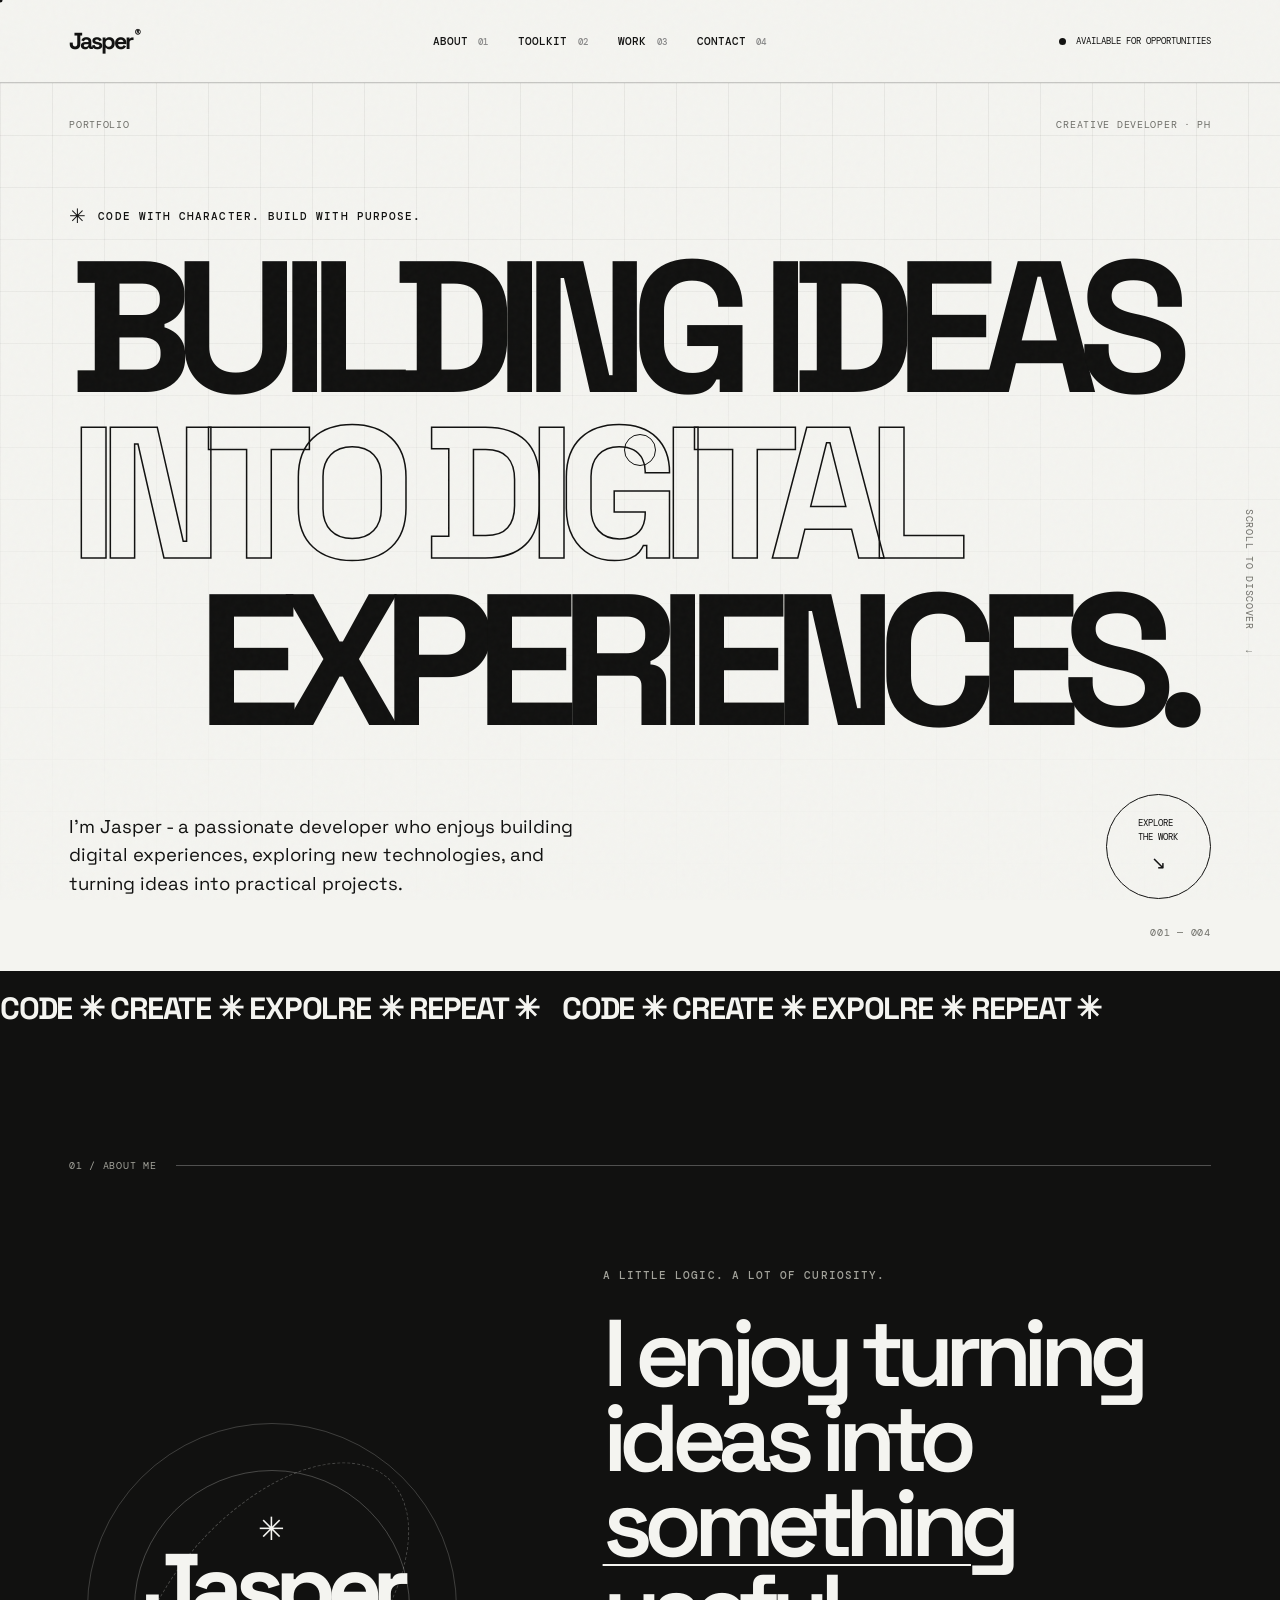
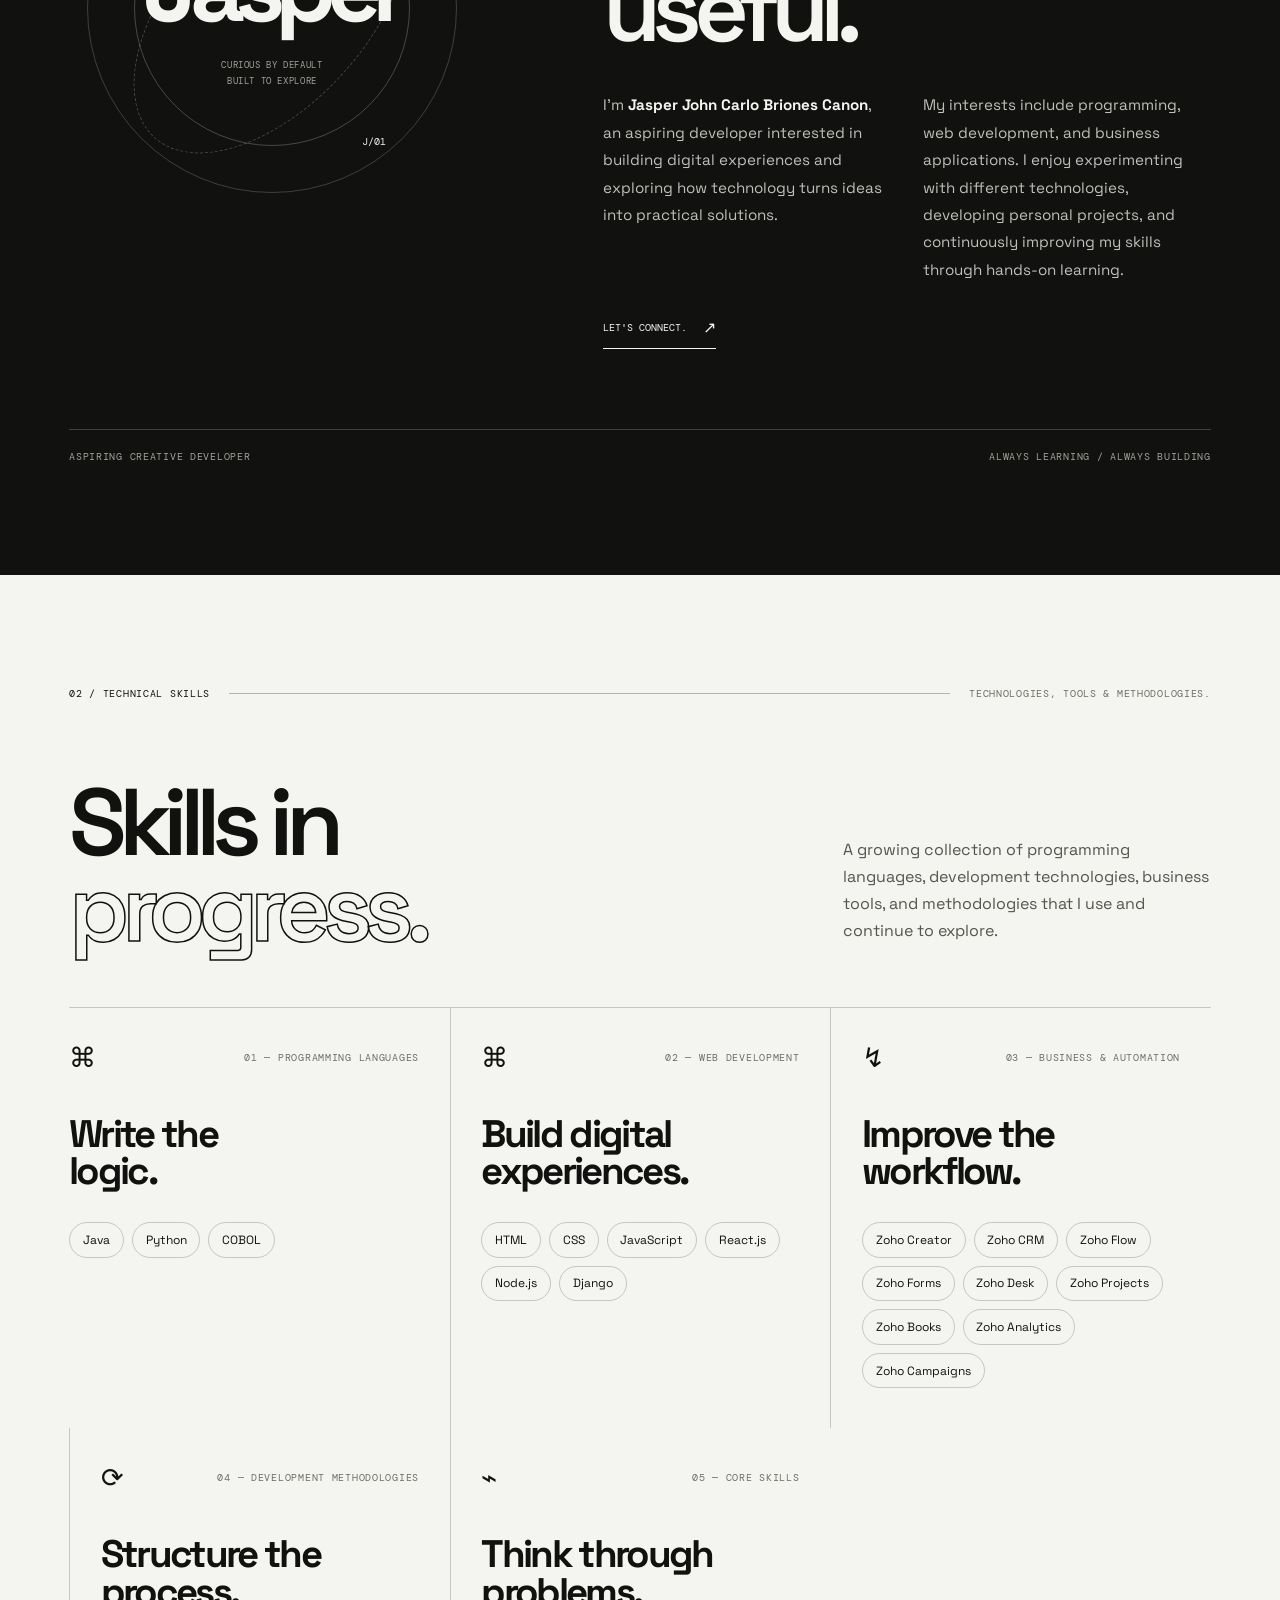
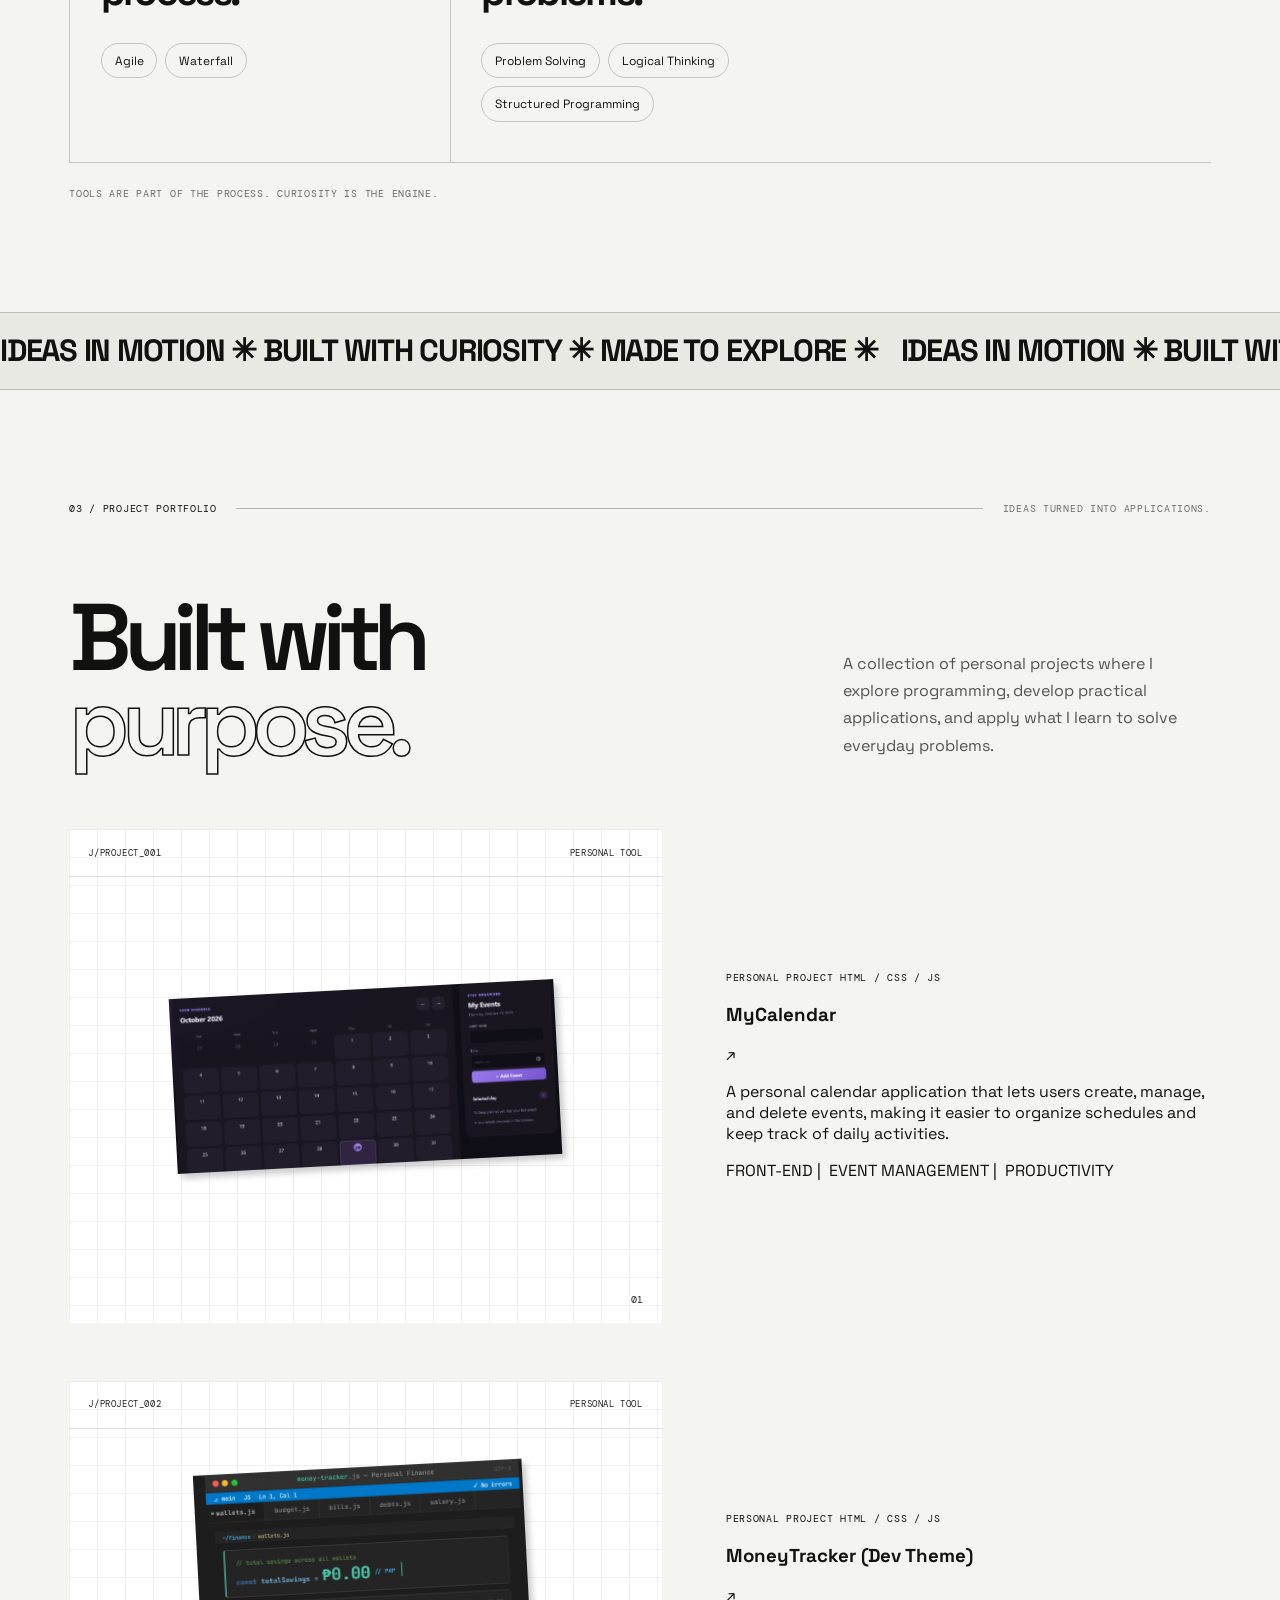
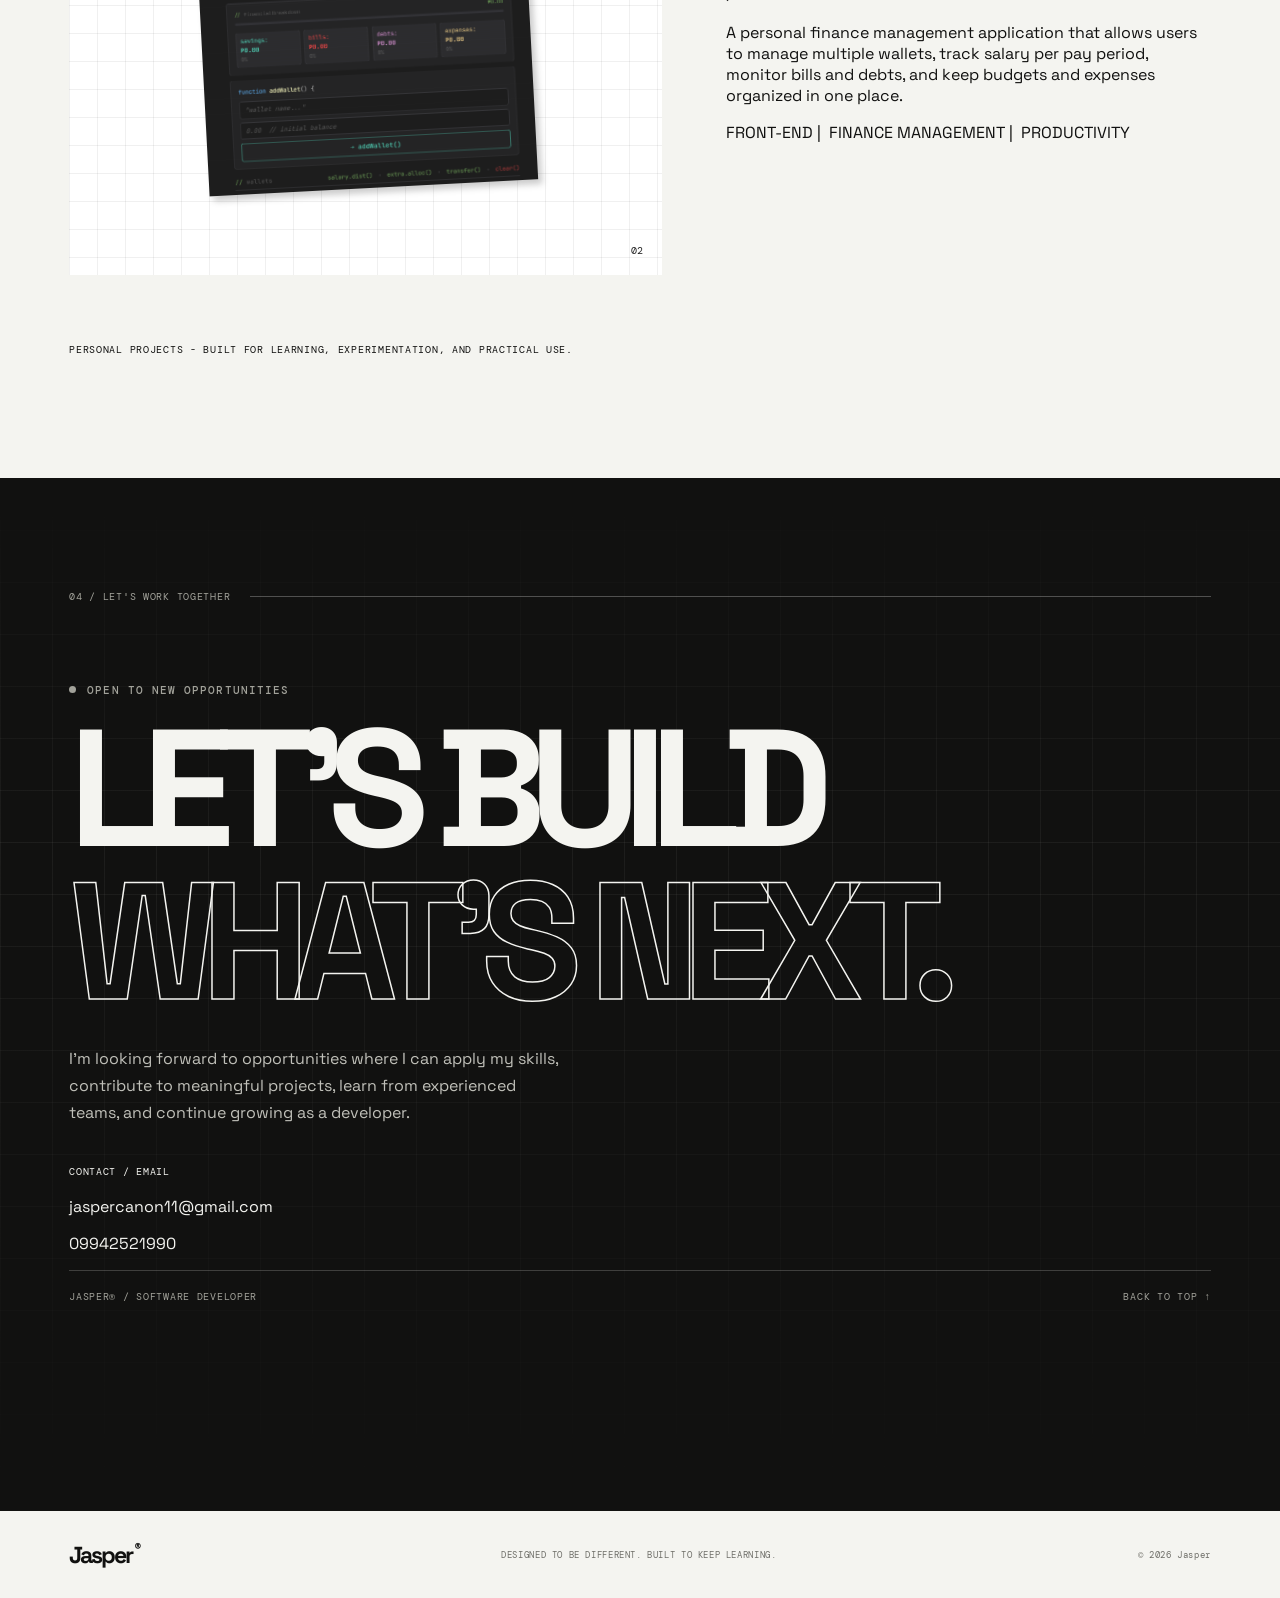
==== commit 3b617c2d: "Update index.html" ====
--- a/index.html
+++ b/index.html
@@ -267,7 +267,7 @@
             </div>
 
             <!-- Image replacing the coded calendar interface -->
-            <img class="project-img" src="images/mycalendar.png" alt="MyCalendar project preview">
+            <img class="project-img" src="mycalendar.png" alt="MyCalendar project preview">
 
             <span class="visual-index">01</span>
           </div>
@@ -302,7 +302,7 @@
 
     <img
       class="project-img"
-      src="images/moneytracker.png"
+      src="moneytracker.png"
       alt="MoneyTracker project preview"
     >
 
@@ -388,4 +388,4 @@
     © <span id="year">2026</span> Jasper
   </span>
 
-</footer>+</footer>
